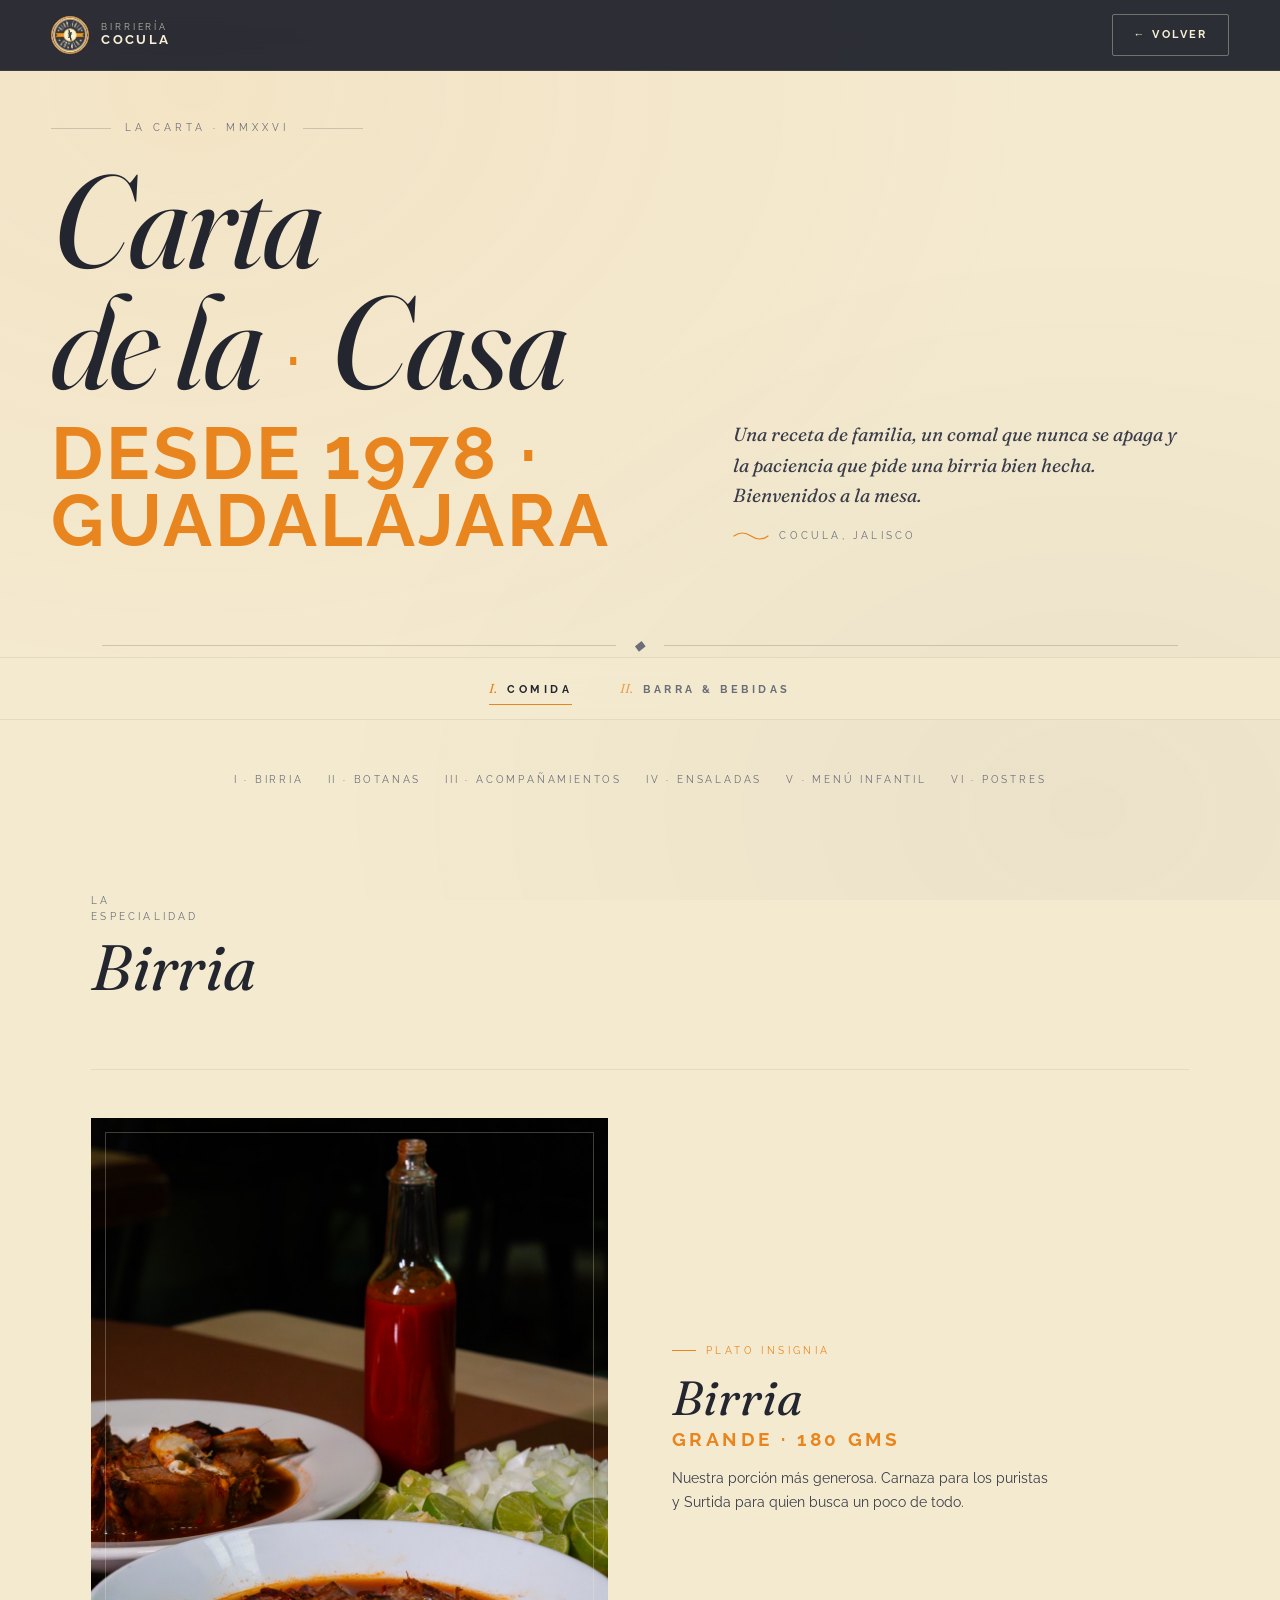
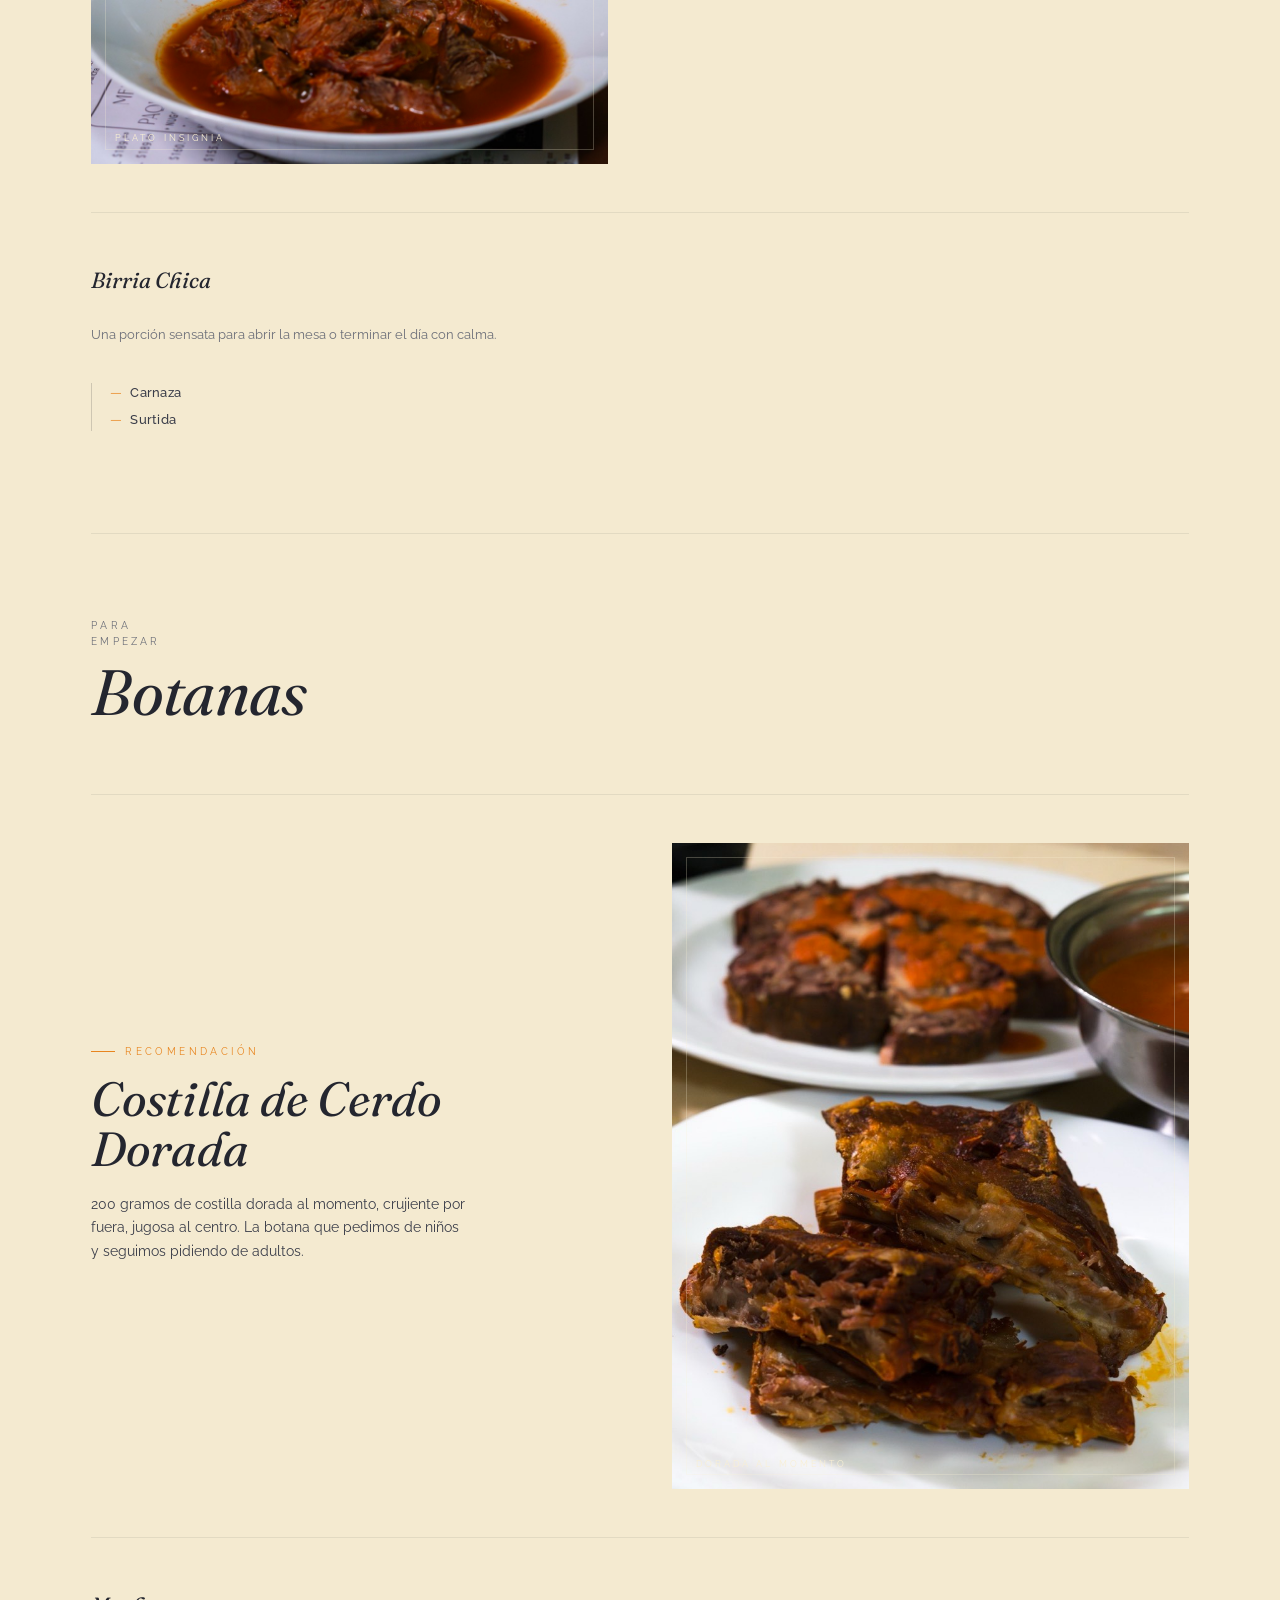
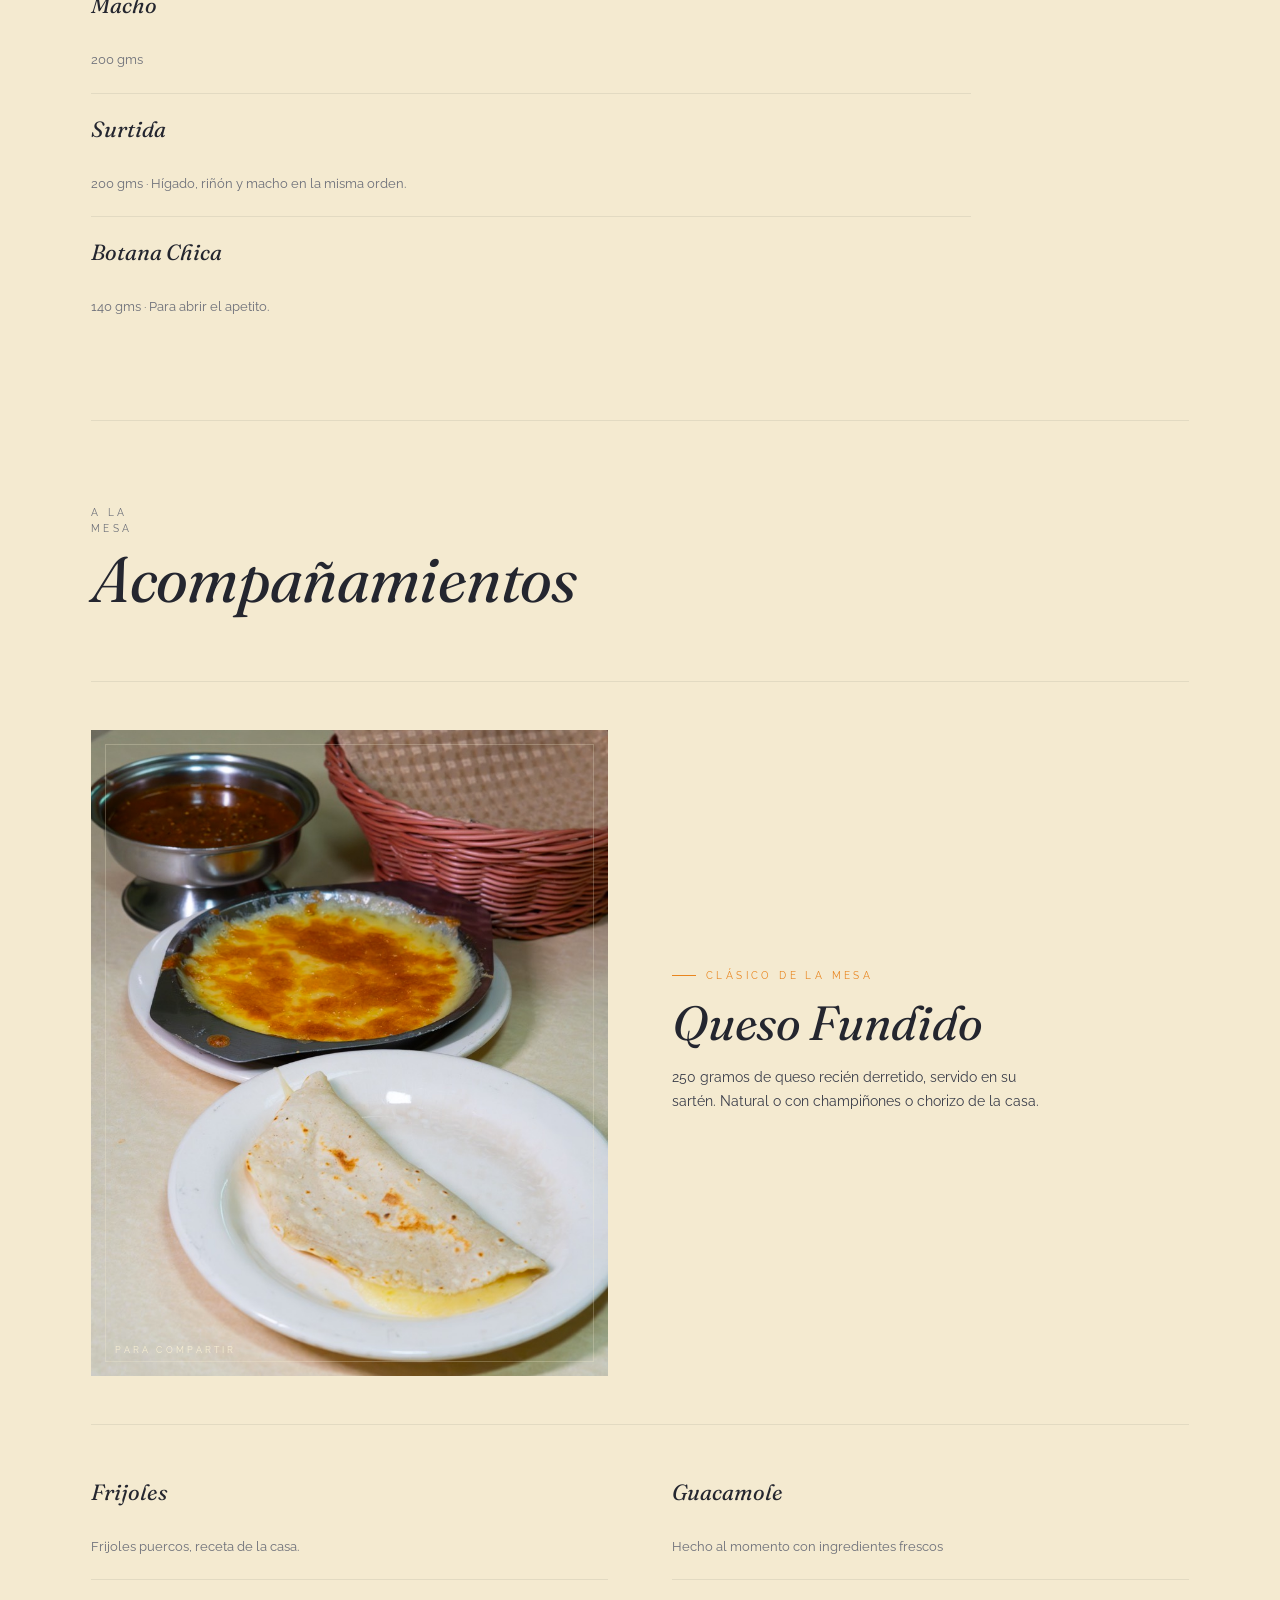
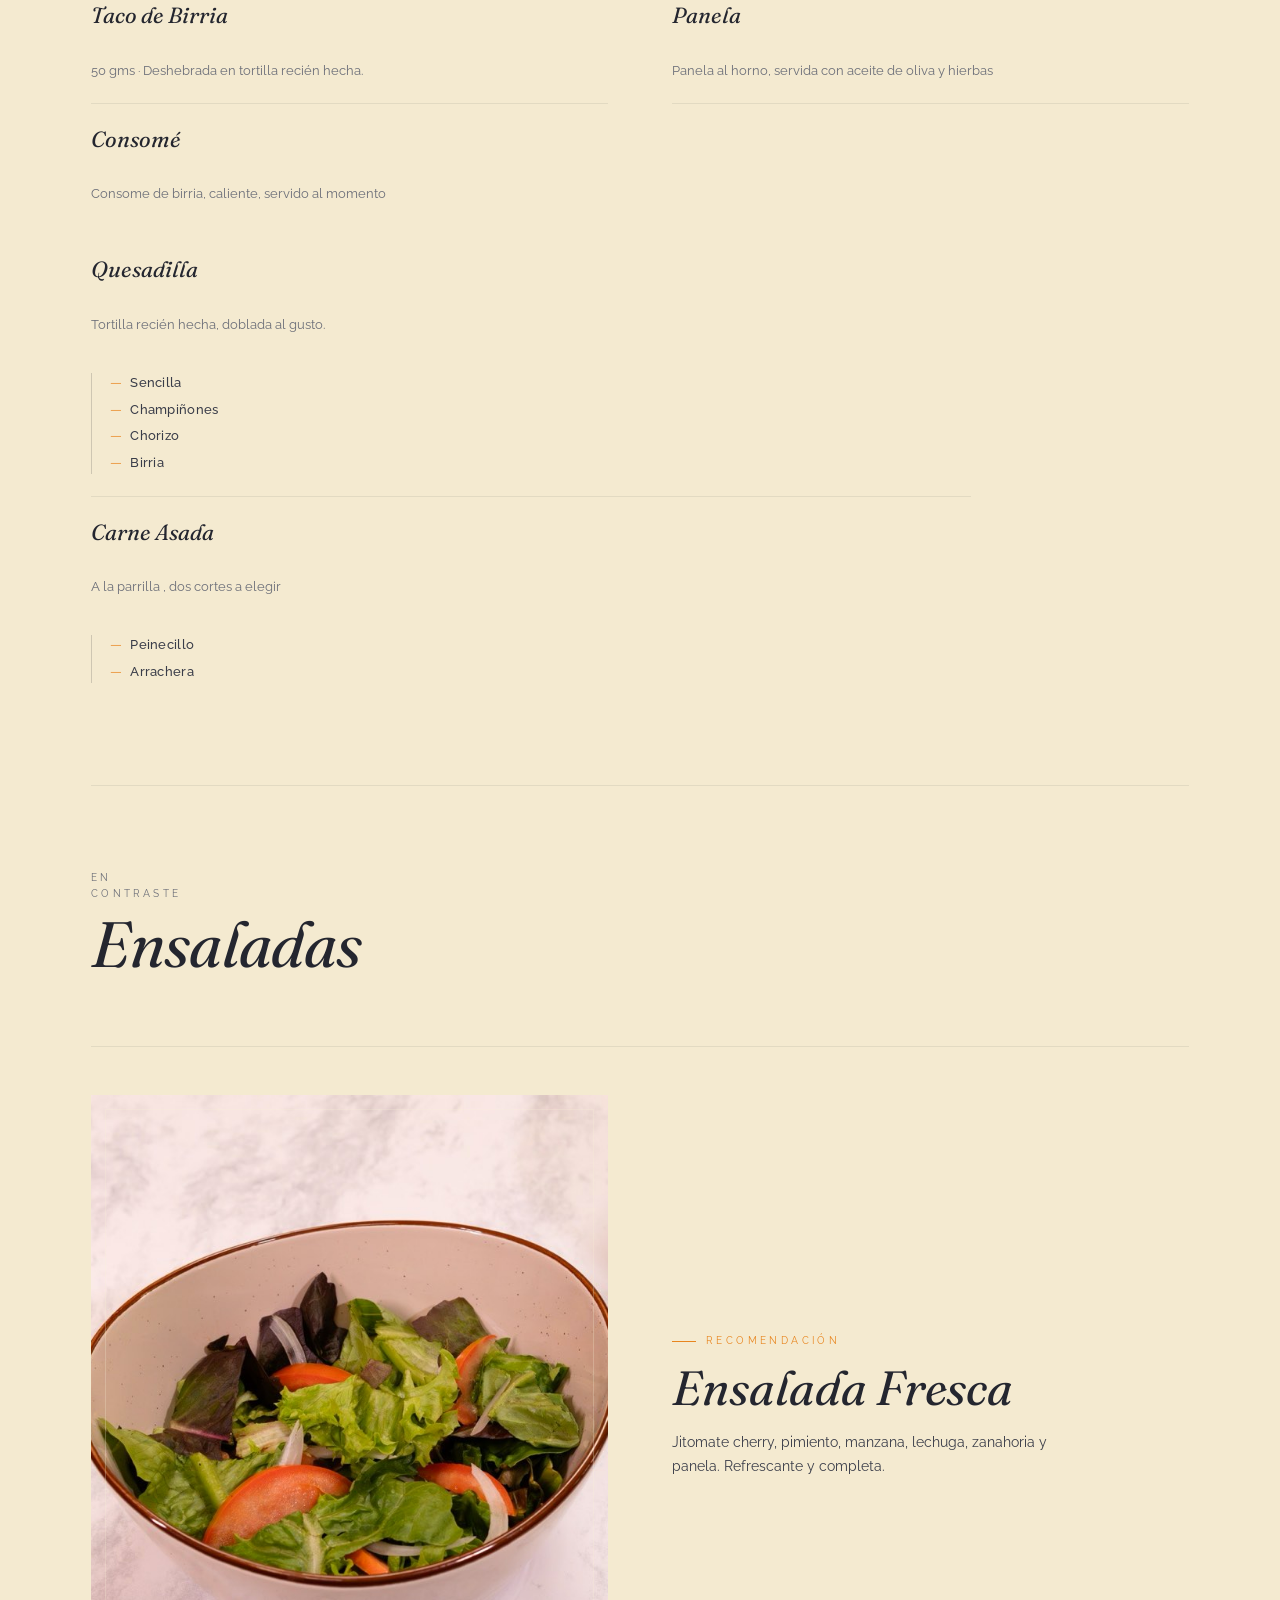
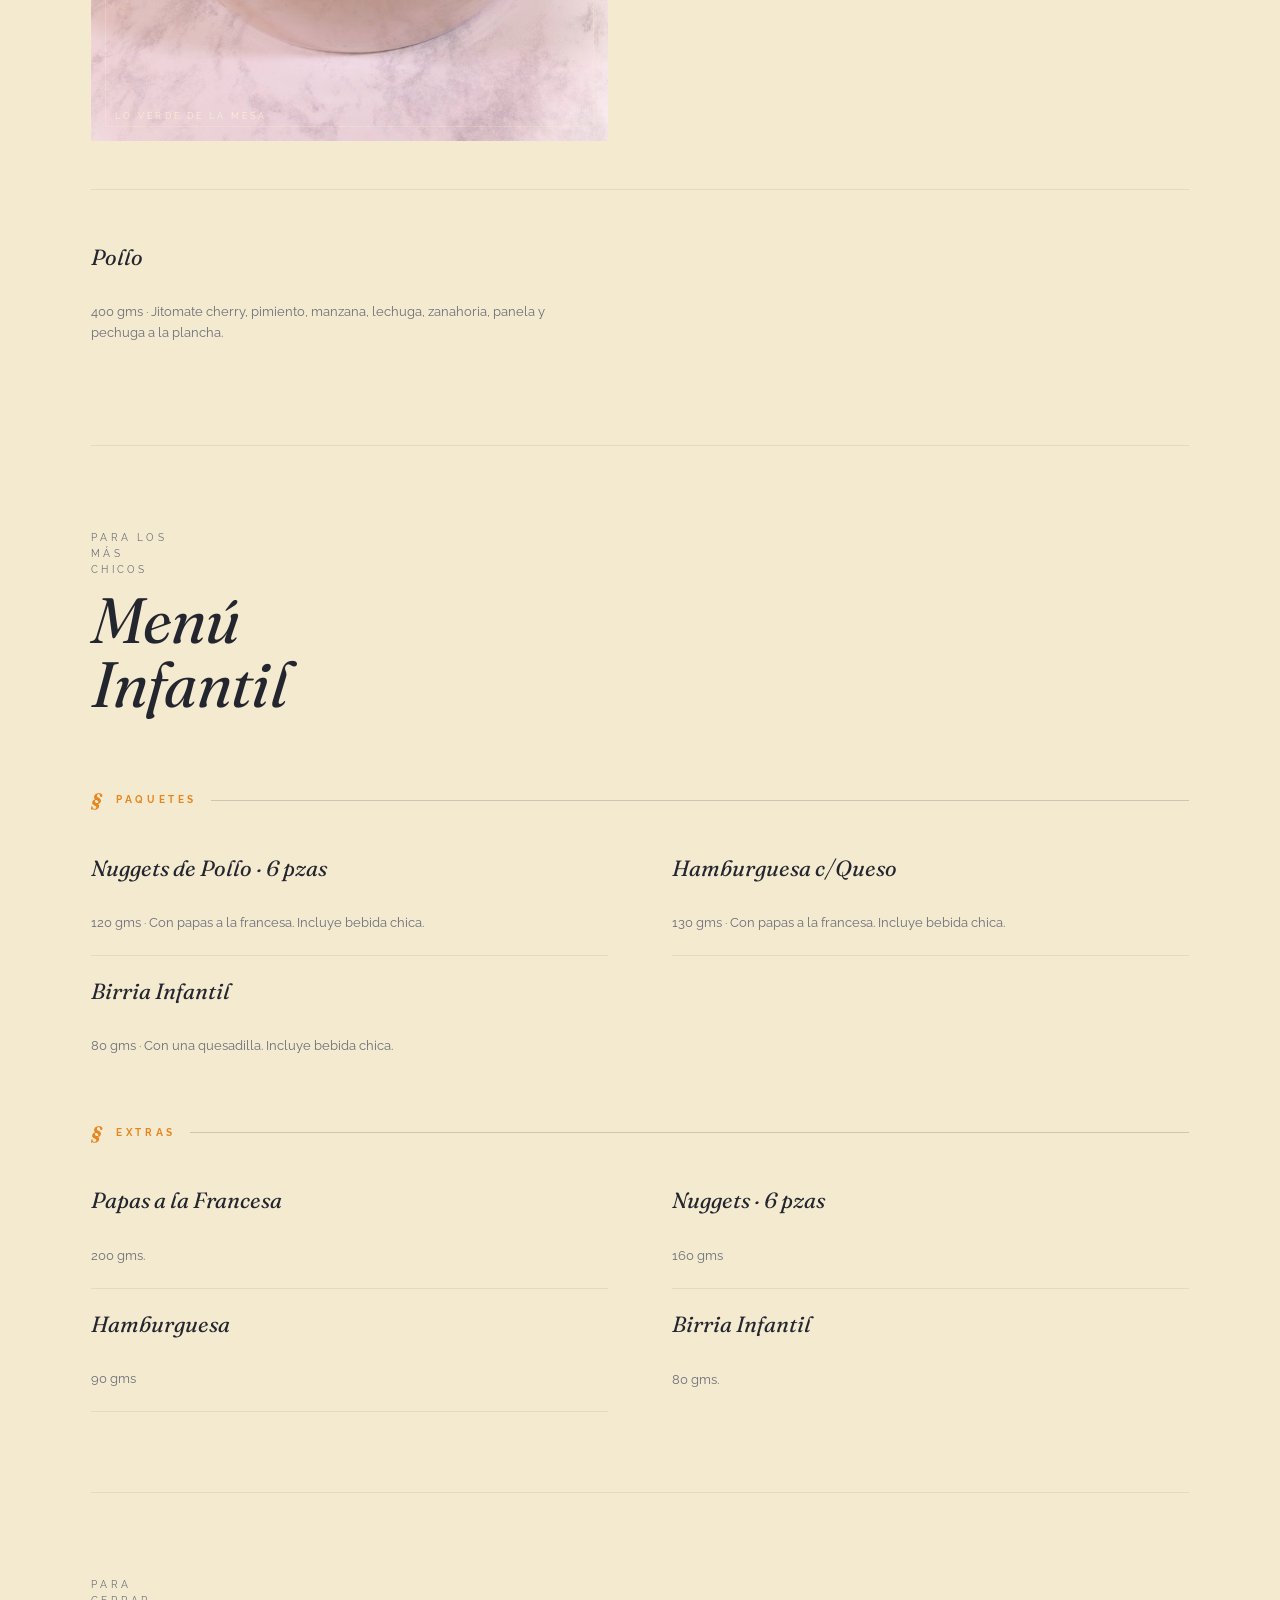
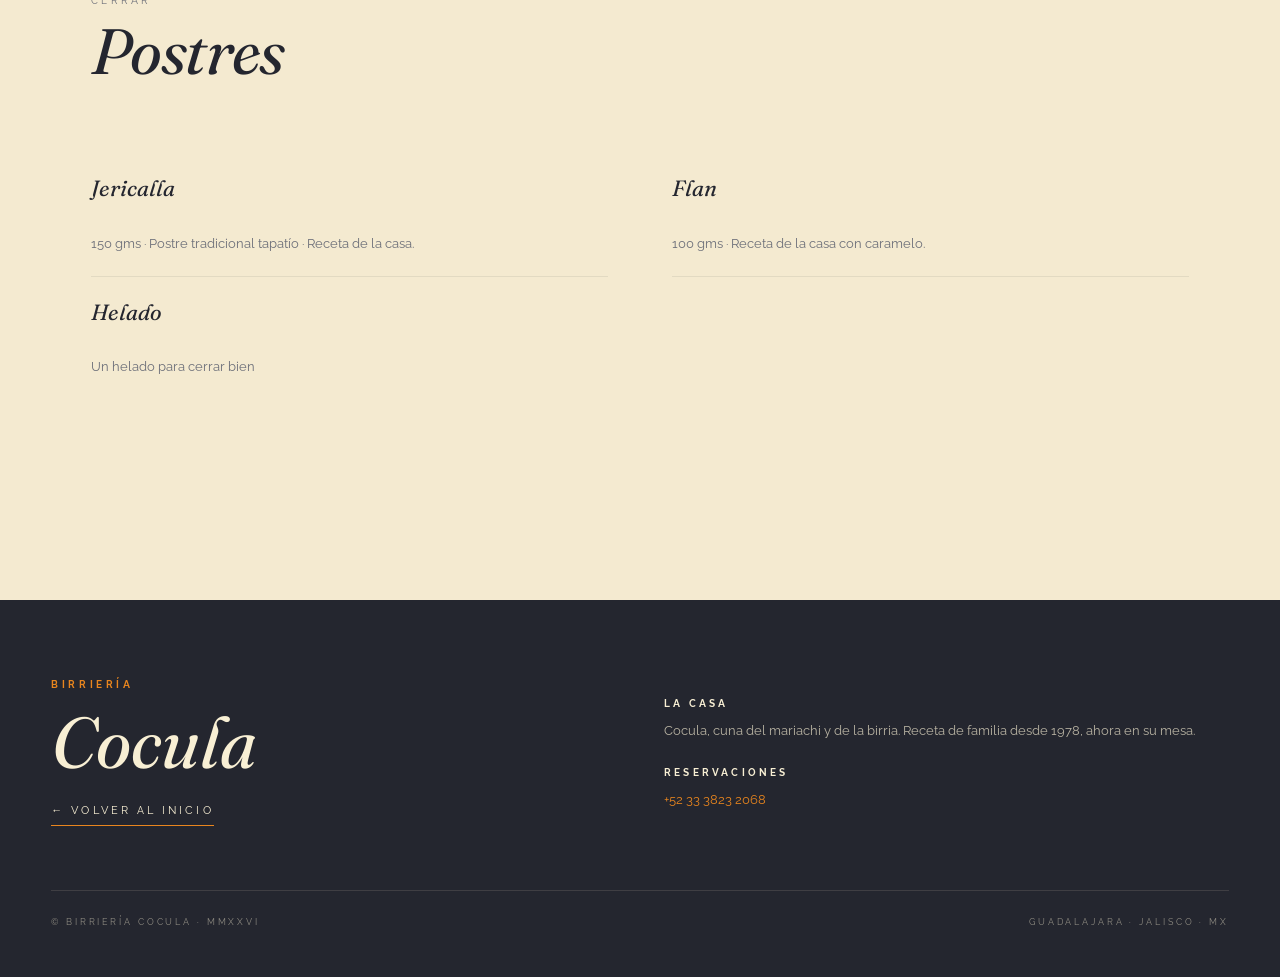
==== menu.html @ a8b609de "Mejorar layout de tequilas: imagen al lado de la lista Co-Authored-By: Claude Opus 4.7 <noreply@anth" ====
<!doctype html>
<html lang="es">
<head>
<meta charset="utf-8" />
<meta name="viewport" content="width=device-width, initial-scale=1" />
<title>La Carta · Birriería Cocula</title>
<meta name="description" content="La carta de Birriería Cocula · Birria de chivo, botanas, acompañamientos, ensaladas, postres y la barra de bebidas. Tradición tapatía desde 1978." />
<meta name="theme-color" content="#24262F" />
<link rel="icon" type="image/png" href="assets/images/brand/logo.png" />

<link rel="preconnect" href="https://fonts.googleapis.com">
<link rel="preconnect" href="https://fonts.gstatic.com" crossorigin>
<link href="https://fonts.googleapis.com/css2?family=Raleway:wght@400;500;700&family=Fraunces:ital,opsz,wght@0,9..144,400..700;1,9..144,400..700&display=swap" rel="stylesheet">

<style>
:root{
  --cream: #F2E5C2;
  --cream-deep: #E9D69E;
  --cream-soft: #F8EFD4;
  --paper: #F4EAD0;
  --paper-warm: #EFE2BE;
  --char: #24262F;
  --char-soft: #3A3D49;
  --char-mute: #6B6E78;
  --orange: #E8851E;
  --orange-deep: #C56A0E;
  --line: rgba(36,38,47,.18);
  --line-soft: rgba(36,38,47,.08);
  --maxw: 1200px;
  --maxw-narrow: 880px;
  --pad: clamp(20px, 4vw, 56px);
  --f-display: 'Raleway', 'Helvetica Neue', Arial, sans-serif;
  --f-body: 'Raleway', 'Helvetica Neue', Arial, sans-serif;
  --f-accent: 'Fraunces', Georgia, serif;
}

*,*::before,*::after{box-sizing:border-box}
html,body{margin:0;padding:0}
html{scroll-behavior:smooth; -webkit-font-smoothing:antialiased; -moz-osx-font-smoothing:grayscale}
body{
  background:var(--paper);
  color:var(--char);
  font-family:var(--f-body);
  font-weight:400;
  font-size:15px;
  line-height:1.6;
  overflow-x:hidden;
  min-height:100vh;
  position:relative;
}

/* subtle paper grain */
body::before{
  content:"";
  position:fixed; inset:0;
  background-image:
    radial-gradient(ellipse at 15% 10%, rgba(232,133,30,.06) 0%, transparent 55%),
    radial-gradient(ellipse at 85% 90%, rgba(36,38,47,.04) 0%, transparent 50%);
  pointer-events:none;
  z-index:0;
}

img{max-width:100%; display:block}
a{color:inherit; text-decoration:none}

/* ─── HEADER ───────────────────────────────────────────── */
.menu-header{
  position:fixed;
  top:0; left:0; right:0;
  z-index:50;
  display:flex;
  align-items:center;
  justify-content:space-between;
  gap:24px;
  padding:14px var(--pad);
  background:color-mix(in srgb, var(--char) 96%, transparent);
  color:var(--cream-soft);
  backdrop-filter:saturate(140%) blur(12px);
  border-bottom:1px solid rgba(248,239,212,.08);
}
.menu-header__brand{
  display:flex; align-items:center; gap:12px;
}
.menu-header__brand img{
  width:38px; height:38px;
  border-radius:50%;
  object-fit:cover;
  background:var(--cream-soft);
  border:1.5px solid var(--orange);
}
.menu-header__brand span{
  font-family:var(--f-display);
  font-weight:700;
  font-size:13px;
  letter-spacing:.18em;
  text-transform:uppercase;
  display:flex; flex-direction:column;
  line-height:1.1;
}
.menu-header__brand small{
  font-weight:400;
  font-size:9px;
  letter-spacing:.32em;
  opacity:.72;
}
.menu-header__back{
  font-family:var(--f-display);
  font-weight:700;
  font-size:11px;
  letter-spacing:.22em;
  text-transform:uppercase;
  padding:11px 20px;
  background:transparent;
  color:var(--cream-soft);
  border:1px solid rgba(248,239,212,.35);
  border-radius:2px;
  cursor:pointer;
  transition:all .25s ease;
}
.menu-header__back:hover{
  background:var(--orange);
  border-color:var(--orange);
  color:#fff;
}

/* ─── EDITORIAL HERO ───────────────────────────────────── */
.menu-hero{
  position:relative;
  margin-top:0;
  padding:120px var(--pad) 0;
  overflow:hidden;
}
.menu-hero__inner{
  max-width:var(--maxw);
  margin:0 auto;
  display:grid;
  grid-template-columns: 1.1fr .9fr;
  gap:clamp(32px, 6vw, 80px);
  align-items:end;
  padding-bottom:80px;
}
.menu-hero__meta{
  font-family:var(--f-display);
  font-size:10px;
  letter-spacing:.4em;
  text-transform:uppercase;
  color:var(--char-mute);
  margin:0 0 24px;
  display:flex;
  align-items:center;
  gap:14px;
}
.menu-hero__meta::before,
.menu-hero__meta::after{
  content:"";
  height:1px; flex:1;
  background:var(--line);
  max-width:60px;
}
.menu-hero__title{
  font-family:var(--f-accent);
  font-weight:400;
  font-style:italic;
  font-size:clamp(56px, 11vw, 132px);
  letter-spacing:-.02em;
  color:var(--char);
  margin:0;
  line-height:.92;
}
.menu-hero__title em{
  font-style:normal;
  font-family:var(--f-display);
  font-weight:700;
  text-transform:uppercase;
  font-size:.55em;
  letter-spacing:.04em;
  display:block;
  margin-top:18px;
  color:var(--orange);
}
.menu-hero__lede{
  font-family:var(--f-accent);
  font-style:italic;
  font-size:clamp(16px, 1.6vw, 19px);
  line-height:1.6;
  color:var(--char-soft);
  max-width:38ch;
  margin:0 0 18px;
}
.menu-hero__signature{
  font-family:var(--f-display);
  font-size:10px;
  letter-spacing:.32em;
  text-transform:uppercase;
  color:var(--char-mute);
  display:flex;
  align-items:center;
  gap:10px;
}
.menu-hero__signature svg{ flex-shrink:0 }

/* ornamental divider */
.divider{
  display:flex;
  align-items:center;
  justify-content:center;
  gap:18px;
  max-width:var(--maxw);
  margin:0 auto;
  padding:0 var(--pad);
}
.divider::before,
.divider::after{
  content:"";
  height:1px; flex:1;
  background:var(--line);
}
.divider span{
  font-family:var(--f-accent);
  font-style:italic;
  font-size:14px;
  color:var(--char-mute);
  letter-spacing:.12em;
}

/* ─── TAB NAV (sticky) ─────────────────────────────────── */
.menu-tabs-wrap{
  position:sticky;
  top:68px;
  z-index:40;
  background:color-mix(in srgb, var(--paper) 92%, transparent);
  backdrop-filter:blur(10px);
  border-top:1px solid var(--line-soft);
  border-bottom:1px solid var(--line-soft);
  padding:14px var(--pad);
  margin-bottom:48px;
}
.menu-tabs{
  max-width:var(--maxw);
  margin:0 auto;
  display:flex;
  align-items:center;
  justify-content:center;
  gap:48px;
  flex-wrap:wrap;
}
.menu-tabs button{
  font-family:var(--f-display);
  font-weight:700;
  font-size:11px;
  letter-spacing:.32em;
  text-transform:uppercase;
  padding:8px 0;
  background:transparent;
  color:var(--char-mute);
  border:none;
  border-bottom:1.5px solid transparent;
  cursor:pointer;
  transition:all .25s ease;
  display:flex;
  align-items:baseline;
  gap:10px;
}
.menu-tabs button .tab-num{
  font-family:var(--f-accent);
  font-style:italic;
  font-size:13px;
  font-weight:400;
  letter-spacing:0;
  color:var(--orange);
  opacity:.7;
}
.menu-tabs button:hover{ color:var(--char) }
.menu-tabs button.is-active{
  color:var(--char);
  border-bottom-color:var(--orange);
}
.menu-tabs button.is-active .tab-num{ opacity:1 }

/* table of contents */
.toc{
  max-width:var(--maxw);
  margin:0 auto 64px;
  padding:0 var(--pad);
  display:flex;
  flex-wrap:wrap;
  justify-content:center;
  gap:8px 24px;
}
.toc a{
  font-family:var(--f-display);
  font-size:10px;
  letter-spacing:.28em;
  text-transform:uppercase;
  color:var(--char-mute);
  padding:4px 0;
  border-bottom:1px solid transparent;
  transition:all .2s ease;
}
.toc a:hover{
  color:var(--orange);
  border-bottom-color:var(--orange);
}

/* ─── MAIN ─────────────────────────────────────────────── */
.menu-container{
  max-width:var(--maxw);
  margin:0 auto;
  padding:0 var(--pad) 120px;
  position:relative;
  z-index:10;
}

.menu-section{ display:none }
.menu-section.is-active{
  display:block;
  animation:fadeUp .5s ease;
}
@keyframes fadeUp{
  from{opacity:0; transform:translateY(16px)}
  to{opacity:1; transform:translateY(0)}
}

/* ─── CHAPTER (category) ───────────────────────────────── */
.chapter{
  padding:80px 0;
  border-top:1px solid var(--line-soft);
  position:relative;
}
.chapter:first-of-type{ border-top:none; padding-top:32px }

.chapter__head{
  display:grid;
  grid-template-columns: 80px 1fr;
  gap:24px;
  align-items:start;
  margin-bottom:56px;
  max-width:var(--maxw-narrow);
}
.chapter__roman{
  font-family:var(--f-accent);
  font-style:italic;
  font-weight:400;
  font-size:42px;
  color:var(--orange);
  line-height:1;
  border-right:1px solid var(--line);
  padding-right:24px;
  text-align:center;
}
.chapter__roman small{
  display:block;
  font-family:var(--f-display);
  font-style:normal;
  font-size:9px;
  letter-spacing:.32em;
  text-transform:uppercase;
  color:var(--char-mute);
  margin-top:8px;
  font-weight:400;
}
.chapter__titles{ padding-top:4px }
.chapter__eyebrow{
  font-family:var(--f-display);
  font-size:10px;
  letter-spacing:.32em;
  text-transform:uppercase;
  color:var(--char-mute);
  margin:0 0 10px;
}
.chapter__title{
  font-family:var(--f-accent);
  font-style:italic;
  font-weight:400;
  font-size:clamp(38px, 6vw, 64px);
  line-height:1;
  letter-spacing:-.01em;
  color:var(--char);
  margin:0 0 14px;
}
.chapter__note{
  font-family:var(--f-body);
  font-size:14px;
  color:var(--char-mute);
  margin:0;
  max-width:48ch;
  line-height:1.55;
}
.chapter__note em{
  font-family:var(--f-accent);
  font-style:italic;
  color:var(--orange);
  font-weight:500;
}

/* ─── ITEM LIST (clean) ────────────────────────────────── */
.items{
  display:grid;
  gap:0;
  max-width:var(--maxw-narrow);
}
.items--two{
  max-width:none;
  grid-template-columns:1fr 1fr;
  gap:0 64px;
}

/* ─── CHAPTER + IMAGE (compact for drinks) ─────────────── */
.chapter--with-img{
  display:grid;
  grid-template-columns: 280px 1fr;
  gap:clamp(28px, 4vw, 56px);
  align-items:start;
}
.chapter--with-img--reverse{
  grid-template-columns: 1fr 280px;
}
.chapter--with-img--reverse .chapter__img{ order:2 }
.chapter__img{
  position:relative;
  aspect-ratio: 4/5;
  overflow:hidden;
  border-radius:2px;
  background:rgba(36,38,47,.04);
}
.chapter__img::after{
  content:""; position:absolute; inset:0;
  border:1px solid rgba(36,38,47,.08);
  pointer-events:none;
}
.chapter__img img{
  width:100%; height:100%; object-fit:cover;
  transition:transform 1.2s cubic-bezier(.2,.7,.2,1);
}
.chapter__img:hover img{ transform:scale(1.04) }
.chapter__items{
  align-self:center;
}
@media (max-width:680px){
  .chapter--with-img,
  .chapter--with-img--reverse{
    grid-template-columns:1fr;
    gap:24px;
  }
  .chapter--with-img--reverse .chapter__img{ order:0 }
  .chapter__img{ aspect-ratio: 5/3; max-height:280px }
}

.item{
  display:grid;
  grid-template-columns:1fr auto;
  gap:24px;
  align-items:baseline;
  padding:22px 0;
  border-bottom:1px solid var(--line-soft);
}
.item:last-child{ border-bottom:none }

.item__head{
  display:flex;
  align-items:baseline;
  gap:14px;
  flex-wrap:wrap;
}
.item__name{
  font-family:var(--f-accent);
  font-style:italic;
  font-weight:400;
  font-size:22px;
  color:var(--char);
  margin:0;
  line-height:1.2;
}
.item__dots{
  flex:1;
  height:1px;
  border-bottom:1px dotted var(--line);
  align-self:flex-end;
  margin-bottom:6px;
  min-width:24px;
}
.item__price{
  font-family:var(--f-display);
  font-weight:700;
  font-size:13px;
  letter-spacing:.06em;
  color:var(--char);
  white-space:nowrap;
}
.item__desc{
  grid-column:1 / -1;
  font-family:var(--f-body);
  font-size:13px;
  color:var(--char-mute);
  margin:8px 0 0;
  line-height:1.55;
  max-width:60ch;
}

/* sub-options for items with variants */
.item__variants{
  grid-column:1 / -1;
  margin-top:14px;
  display:grid;
  gap:6px;
  padding-left:18px;
  border-left:1px solid var(--line);
}
.variant{
  display:flex;
  align-items:baseline;
  gap:12px;
}
.variant__name{
  font-family:var(--f-body);
  font-size:13px;
  font-weight:500;
  color:var(--char-soft);
  letter-spacing:.02em;
}
.variant__name::before{
  content:"—";
  color:var(--orange);
  margin-right:8px;
  opacity:.7;
}
.variant__dots{
  flex:1;
  border-bottom:1px dotted var(--line-soft);
  height:1px;
  align-self:flex-end;
  margin-bottom:5px;
}
.variant__price{
  font-family:var(--f-display);
  font-weight:700;
  font-size:12px;
  letter-spacing:.06em;
  color:var(--char-soft);
  white-space:nowrap;
}

/* ─── SIGNATURE FEATURE (image + item) ─────────────────── */
.feature{
  display:grid;
  grid-template-columns:1fr 1fr;
  gap:clamp(28px, 5vw, 64px);
  align-items:center;
  padding:48px 0;
  margin:8px 0 32px;
  border-top:1px solid var(--line-soft);
  border-bottom:1px solid var(--line-soft);
}
.feature--reverse .feature__media{ order:2 }
.feature__media{
  position:relative;
  aspect-ratio: 4/5;
  overflow:hidden;
  background:var(--char);
}
.feature__media img{
  width:100%; height:100%;
  object-fit:cover;
  filter:saturate(1.05);
  transition:transform .8s ease;
}
.feature:hover .feature__media img{ transform:scale(1.04) }
.feature__media::after{
  content:"";
  position:absolute; inset:14px;
  border:1px solid rgba(248,239,212,.25);
  pointer-events:none;
}
.feature__caption{
  position:absolute;
  left:24px; bottom:18px;
  font-family:var(--f-display);
  font-size:9px;
  letter-spacing:.34em;
  text-transform:uppercase;
  color:var(--cream-soft);
  z-index:2;
}
.feature__body{}
.feature__tag{
  font-family:var(--f-display);
  font-size:10px;
  letter-spacing:.34em;
  text-transform:uppercase;
  color:var(--orange);
  margin:0 0 14px;
  display:flex; align-items:center; gap:10px;
}
.feature__tag::before{
  content:"";
  width:24px; height:1px; background:var(--orange);
}
.feature__title{
  font-family:var(--f-accent);
  font-style:italic;
  font-weight:400;
  font-size:clamp(32px, 4.5vw, 48px);
  line-height:1.05;
  margin:0 0 18px;
  color:var(--char);
}
.feature__text{
  font-family:var(--f-body);
  font-size:14px;
  color:var(--char-soft);
  line-height:1.7;
  margin:0 0 24px;
  max-width:42ch;
}
.feature__pricing{
  display:grid;
  gap:10px;
  padding:18px 0 0;
  border-top:1px solid var(--line);
  max-width:380px;
}
.feature__price-row{
  display:flex;
  align-items:baseline;
  gap:14px;
  font-family:var(--f-body);
  font-size:14px;
}
.feature__price-row .lbl{
  font-family:var(--f-accent);
  font-style:italic;
  color:var(--char-soft);
}
.feature__price-row .dots{
  flex:1; height:1px;
  border-bottom:1px dotted var(--line);
  align-self:flex-end; margin-bottom:5px;
}
.feature__price-row .pr{
  font-family:var(--f-display);
  font-weight:700;
  font-size:13px;
  letter-spacing:.06em;
}

/* ─── SUB-CATEGORY (e.g., Paquetes / Extras) ───────────── */
.sub-cat{
  margin-top:40px;
}
.sub-cat__title{
  font-family:var(--f-display);
  font-size:10px;
  font-weight:700;
  letter-spacing:.36em;
  text-transform:uppercase;
  color:var(--orange);
  margin:0 0 18px;
  display:flex; align-items:center; gap:14px;
}
.sub-cat__title::before{
  content:"§";
  font-family:var(--f-accent);
  font-style:italic;
  font-size:18px;
  letter-spacing:0;
}
.sub-cat__title::after{
  content:"";
  flex:1; height:1px;
  background:var(--line);
}

/* drinks: tighter, two-column lists */
.section--drinks .chapter__roman{ color:var(--char-soft) }

/* ─── BAR INTRO DIVIDER ────────────────────────────────── */
.bar-intro{
  margin:88px auto 24px;
  padding:64px var(--pad);
  text-align:center;
  position:relative;
  border-top:1px solid var(--line);
  border-bottom:1px solid var(--line);
  background:
    radial-gradient(ellipse at center, rgba(232,133,30,.06) 0%, transparent 70%);
}
.bar-intro__eyebrow{
  font-family:var(--f-display);
  font-size:10px;
  font-weight:700;
  letter-spacing:.42em;
  text-transform:uppercase;
  color:var(--orange);
  margin:0 0 18px;
  display:flex;
  align-items:center;
  justify-content:center;
  gap:14px;
}
.bar-intro__eyebrow::before,
.bar-intro__eyebrow::after{
  content:"";
  width:42px; height:1px;
  background:var(--orange);
  opacity:.6;
}
.bar-intro__title{
  font-family:var(--f-accent);
  font-style:italic;
  font-weight:400;
  font-size:clamp(56px, 9vw, 96px);
  line-height:1;
  letter-spacing:-.02em;
  color:var(--char);
  margin:0 0 20px;
}
.bar-intro__lede{
  font-family:var(--f-accent);
  font-style:italic;
  font-size:clamp(15px, 1.5vw, 17px);
  line-height:1.6;
  color:var(--char-soft);
  max-width:46ch;
  margin:0 auto;
}
.bar-intro__ornament{
  font-family:var(--f-accent);
  font-style:italic;
  font-size:22px;
  color:var(--orange);
  margin:22px 0 0;
  letter-spacing:.6em;
  opacity:.7;
}

/* ─── FOOTER ───────────────────────────────────────────── */
.menu-footer{
  background:var(--char);
  color:var(--cream-soft);
  padding:80px var(--pad) 48px;
  position:relative;
  overflow:hidden;
}
.menu-footer__inner{
  max-width:var(--maxw);
  margin:0 auto;
  display:grid;
  grid-template-columns:1fr 1fr;
  gap:48px;
  align-items:center;
}
.menu-footer__mark{
  font-family:var(--f-accent);
  font-style:italic;
  font-size:clamp(40px, 6vw, 72px);
  line-height:1;
  margin:0;
}
.menu-footer__mark small{
  display:block;
  font-family:var(--f-display);
  font-style:normal;
  font-size:10px;
  letter-spacing:.36em;
  text-transform:uppercase;
  color:var(--orange);
  margin-bottom:16px;
  font-weight:700;
}
.menu-footer__meta{
  font-family:var(--f-body);
  font-size:13px;
  color:rgba(248,239,212,.7);
  line-height:1.7;
}
.menu-footer__meta strong{
  display:block;
  font-family:var(--f-display);
  font-size:10px;
  letter-spacing:.32em;
  text-transform:uppercase;
  color:var(--cream-soft);
  margin-bottom:8px;
  font-weight:700;
}
.menu-footer__back{
  display:inline-flex;
  align-items:center;
  gap:10px;
  margin-top:24px;
  font-family:var(--f-display);
  font-size:11px;
  letter-spacing:.28em;
  text-transform:uppercase;
  color:var(--cream-soft);
  padding-bottom:6px;
  border-bottom:1px solid var(--orange);
  transition:gap .25s ease;
}
.menu-footer__back:hover{ gap:16px }
.menu-footer__rule{
  max-width:var(--maxw);
  margin:64px auto 0;
  height:1px;
  background:rgba(248,239,212,.12);
}
.menu-footer__bottom{
  max-width:var(--maxw);
  margin:24px auto 0;
  display:flex;
  justify-content:space-between;
  font-family:var(--f-display);
  font-size:9px;
  letter-spacing:.32em;
  text-transform:uppercase;
  color:rgba(248,239,212,.5);
  flex-wrap:wrap;
  gap:12px;
}

/* ─── RESPONSIVE ───────────────────────────────────────── */
@media (max-width:880px){
  .menu-hero__inner{
    grid-template-columns:1fr;
    padding-bottom:60px;
    gap:32px;
  }
  .feature{
    grid-template-columns:1fr;
    gap:28px;
  }
  .feature--reverse .feature__media{ order:0 }
  .feature__media{ aspect-ratio: 5/4 }
  .items--two{ grid-template-columns:1fr; gap:0 }
  .menu-footer__inner{ grid-template-columns:1fr; gap:32px }
  .menu-footer__bottom{ justify-content:flex-start }
}
@media (max-width:640px){
  .menu-header{ padding:12px var(--pad) }
  .menu-hero{ padding-top:96px }
  .menu-tabs-wrap{ top:62px; padding:12px var(--pad) }
  .menu-tabs{ gap:24px }
  .menu-tabs button{ font-size:10px; letter-spacing:.24em }
  .toc{ display:none }
  .chapter{ padding:56px 0 }
  .chapter__head{
    grid-template-columns:60px 1fr;
    gap:18px;
    margin-bottom:36px;
  }
  .chapter__roman{ font-size:32px; padding-right:14px }
  .item{ padding:18px 0 }
  .item__name{ font-size:19px }
  .feature__media{ aspect-ratio: 1/1 }
}
</style>
</head>
<body>

<!-- ─── HEADER ───────────────────────────────────────────── -->
<header class="menu-header">
  <a href="index.html" class="menu-header__brand" aria-label="Volver al inicio">
    <img src="assets/images/brand/logo.png" alt="" />
    <span>
      <small>Birriería</small>
      Cocula
    </span>
  </a>
  <a href="index.html" class="menu-header__back">← Volver</a>
</header>

<!-- ─── EDITORIAL HERO ──────────────────────────────────── -->
<section class="menu-hero">
  <div class="menu-hero__inner">
    <div>
      <p class="menu-hero__meta"><span>La Carta · MMXXVI</span></p>
      <h1 class="menu-hero__title">
        Carta<br/>
        de la <span style="font-style:normal; font-family:var(--f-display); font-weight:700; text-transform:uppercase; font-size:.42em; letter-spacing:.05em; color:var(--orange); display:inline-block; vertical-align:middle; padding:0 8px;">·</span> Casa
        <em>desde 1978 · Guadalajara</em>
      </h1>
    </div>
    <div>
      <p class="menu-hero__lede">Una receta de familia, un comal que nunca se apaga y la paciencia que pide una birria bien hecha. Bienvenidos a la mesa.</p>
      <p class="menu-hero__signature">
        <svg width="36" height="14" viewBox="0 0 36 14" fill="none" aria-hidden="true">
          <path d="M1 7 Q 9 1 18 7 T 35 7" stroke="#E8851E" stroke-width="1.2" fill="none" stroke-linecap="round"/>
        </svg>
        Cocula, Jalisco
      </p>
    </div>
  </div>
  <div class="divider"><span>◆</span></div>
</section>

<!-- ─── STICKY TAB NAV ──────────────────────────────────── -->
<div class="menu-tabs-wrap">
  <nav class="menu-tabs" aria-label="Categorías del menú">
    <button class="is-active" data-tab="comida"><span class="tab-num">i.</span> Comida</button>
    <button data-tab="bebidas"><span class="tab-num">ii.</span> Barra &amp; Bebidas</button>
  </nav>
</div>

<main class="menu-container">

  <!-- ════════════════════════════════════════════════════════ -->
  <!-- COMIDA -->
  <!-- ════════════════════════════════════════════════════════ -->
  <section class="menu-section is-active" data-panel="comida">

    <!-- TOC -->
    <nav class="toc" aria-label="Tabla de contenidos">
      <a href="#cap-birria">I · Birria</a>
      <a href="#cap-botanas">II · Botanas</a>
      <a href="#cap-acomp">III · Acompañamientos</a>
      <a href="#cap-ensaladas">IV · Ensaladas</a>
      <a href="#cap-infantil">V · Menú Infantil</a>
      <a href="#cap-postres">VI · Postres</a>
    </nav>

    <!-- ─── CAP I · BIRRIA ─────────────────────────────── -->
    <article id="cap-birria" class="chapter">
      <header class="chapter__head">
        <div class="chapter__titles">
          <p class="chapter__eyebrow">La especialidad</p>
          <h2 class="chapter__title">Birria</h2>
        </div>
      </header>

      <!-- Signature feature: Birria Grande -->
      <div class="feature">
        <div class="feature__media">
          <img src="assets/images/menu/birria-grande.jpg" alt="Birria grande de la casa" loading="lazy" />
          <span class="feature__caption">Plato insignia</span>
        </div>
        <div class="feature__body">
          <p class="feature__tag">Plato insignia</p>
          <h3 class="feature__title">Birria <em style="font-style:normal; font-family:var(--f-display); font-weight:700; text-transform:uppercase; font-size:.4em; letter-spacing:.18em; color:var(--orange); display:block; margin-top:6px;">Grande · 180 gms</em></h3>
          <p class="feature__text">Nuestra porción más generosa. Carnaza para los puristas y Surtida para quien busca un poco de todo.</p>
        </div>
      </div>

      <!-- Birria chica (lista) -->
      <div class="items">
        <div class="item">
          <div class="item__head">
            <h4 class="item__name">Birria Chica</h4>
            
            
          </div>
          <p class="item__desc">Una porción sensata para abrir la mesa o terminar el día con calma.</p>
          <div class="item__variants">
            <div class="variant">
              <span class="variant__name">Carnaza</span>
              
              
            </div>
            <div class="variant">
              <span class="variant__name">Surtida</span>
              
              
            </div>
          </div>
        </div>
      </div>
    </article>

    <!-- ─── CAP II · BOTANAS ───────────────────────────── -->
    <article id="cap-botanas" class="chapter">
      <header class="chapter__head">
        <div class="chapter__titles">
          <p class="chapter__eyebrow">Para empezar</p>
          <h2 class="chapter__title">Botanas</h2>
        </div>
      </header>

      <!-- Feature: Costilla -->
      <div class="feature feature--reverse">
        <div class="feature__media">
          <img src="assets/images/menu/costilla-cerdo.jpg" alt="Costilla de cerdo dorada" loading="lazy" />
          <span class="feature__caption">Dorada al momento</span>
        </div>
        <div class="feature__body">
          <p class="feature__tag">Recomendación</p>
          <h3 class="feature__title">Costilla de Cerdo <em style="font-style:italic;">Dorada</em></h3>
          <p class="feature__text">200 gramos de costilla dorada al momento, crujiente por fuera, jugosa al centro. La botana que pedimos de niños y seguimos pidiendo de adultos.</p>
        </div>
      </div>

      <div class="items">
        <div class="item">
          <div class="item__head">
            <h4 class="item__name">Macho</h4>
            
            
          </div>
          <p class="item__desc">200 gms</p>
        </div>
        <div class="item">
          <div class="item__head">
            <h4 class="item__name">Surtida</h4>
            
            
          </div>
          <p class="item__desc">200 gms · Hígado, riñón y macho en la misma orden.</p>
        </div>
        <div class="item">
          <div class="item__head">
            <h4 class="item__name">Botana Chica</h4>
            
            
          </div>
          <p class="item__desc">140 gms · Para abrir el apetito.</p>
        </div>
      </div>
    </article>

    <!-- ─── CAP III · ACOMPAÑAMIENTOS ──────────────────── -->
    <article id="cap-acomp" class="chapter">
      <header class="chapter__head">
        <div class="chapter__titles">
          <p class="chapter__eyebrow">A la mesa</p>
          <h2 class="chapter__title">Acompañamientos</h2>
        </div>
      </header>

      <!-- Feature: Queso fundido -->
      <div class="feature">
        <div class="feature__media">
          <img src="assets/images/menu/queso-quesadilla-natural.jpg" alt="Queso y quesadilla natural" loading="lazy" />
          <span class="feature__caption">Para compartir</span>
        </div>
        <div class="feature__body">
          <p class="feature__tag">Clásico de la mesa</p>
          <h3 class="feature__title">Queso <em style="font-style:italic;">Fundido</em></h3>
          <p class="feature__text">250 gramos de queso recién derretido, servido en su sartén. Natural o con champiñones o chorizo de la casa.</p>
        </div>
      </div>

      <div class="items items--two">
        <div class="item">
          <div class="item__head">
            <h4 class="item__name">Frijoles</h4>
            
            
          </div>
          <p class="item__desc">Frijoles puercos, receta de la casa.</p>
        </div>
        <div class="item">
          <div class="item__head">
            <h4 class="item__name">Guacamole</h4>
            
            
          </div>
          <p class="item__desc">Hecho al momento con ingredientes frescos</p>
        </div>
        <div class="item">
          <div class="item__head">
            <h4 class="item__name">Taco de Birria</h4>
            
            
          </div>
          <p class="item__desc">50 gms · Deshebrada en tortilla recién hecha.</p>
        </div>
        <div class="item">
          <div class="item__head">
            <h4 class="item__name">Panela</h4>
            
            
          </div>
          <p class="item__desc">Panela al horno, servida con aceite de oliva y hierbas</p>
        </div>
        <div class="item">
          <div class="item__head">
            <h4 class="item__name">Consomé</h4>
            
            
          </div>
          <p class="item__desc">Consome de birria, caliente, servido al momento</p>
        </div>
      </div>

      <!-- Quesadilla con variantes -->
      <div class="items" style="margin-top:8px">
        <div class="item">
          <div class="item__head">
            <h4 class="item__name">Quesadilla</h4>
            
            
          </div>
          <p class="item__desc">Tortilla recién hecha, doblada al gusto.</p>
          <div class="item__variants">
            <div class="variant"><span class="variant__name">Sencilla</span></div>
            <div class="variant"><span class="variant__name">Champiñones</span></div>
            <div class="variant"><span class="variant__name">Chorizo</span></div>
            <div class="variant"><span class="variant__name">Birria</span></div>
          </div>
        </div>

        <div class="item">
          <div class="item__head">
            <h4 class="item__name">Carne Asada</h4>
            
            
          </div>
          <p class="item__desc">A la parrilla , dos cortes a elegir</p>
          <div class="item__variants">
            <div class="variant"><span class="variant__name">Peinecillo</span></div>
            <div class="variant"><span class="variant__name">Arrachera</span></div>
          </div>
        </div>
      </div>
    </article>

    <!-- ─── CAP IV · ENSALADAS ─────────────────────────── -->
    <article id="cap-ensaladas" class="chapter">
      <header class="chapter__head">
        <div class="chapter__titles">
          <p class="chapter__eyebrow">En contraste</p>
          <h2 class="chapter__title">Ensaladas</h2>
        </div>
      </header>

      <!-- Feature: Ensalada Fresca -->
      <div class="feature">
        <div class="feature__media">
          <img src="assets/images/menu/ensalada-fresca.jpg" alt="Ensalada Fresca" loading="lazy" />
          <span class="feature__caption">Lo verde de la mesa</span>
        </div>
        <div class="feature__body">
          <p class="feature__tag">Recomendación</p>
          <h3 class="feature__title">Ensalada <em style="font-style:italic;">Fresca</em></h3>
          <p class="feature__text">Jitomate cherry, pimiento, manzana, lechuga, zanahoria y panela. Refrescante y completa.</p>
        </div>
      </div>

      <div class="items">
<div class="item">
          <div class="item__head">
            <h4 class="item__name">Pollo</h4>
            
            
          </div>
          <p class="item__desc">400 gms · Jitomate cherry, pimiento, manzana, lechuga, zanahoria, panela y pechuga a la plancha.</p>
        </div>
      </div>
    </article>

    <!-- ─── CAP V · INFANTIL ───────────────────────────── -->
    <article id="cap-infantil" class="chapter">
      <header class="chapter__head">
        <div class="chapter__titles">
          <p class="chapter__eyebrow">Para los más chicos</p>
          <h2 class="chapter__title">Menú Infantil</h2>
        </div>
      </header>

      <div class="sub-cat">
        <p class="sub-cat__title">Paquetes</p>
        <div class="items items--two">
          <div class="item">
            <div class="item__head">
              <h4 class="item__name">Nuggets de Pollo · 6 pzas</h4>
              
              
            </div>
            <p class="item__desc">120 gms · Con papas a la francesa. Incluye bebida chica.</p>
          </div>
          <div class="item">
            <div class="item__head">
              <h4 class="item__name">Hamburguesa c/Queso</h4>
              
              
            </div>
            <p class="item__desc">130 gms · Con papas a la francesa. Incluye bebida chica.</p>
          </div>
          <div class="item">
            <div class="item__head">
              <h4 class="item__name">Birria Infantil</h4>
              
              
            </div>
            <p class="item__desc">80 gms · Con una quesadilla. Incluye bebida chica.</p>
          </div>
        </div>
      </div>

      <div class="sub-cat">
        <p class="sub-cat__title">Extras</p>
        <div class="items items--two">
          <div class="item">
            <div class="item__head">
              <h4 class="item__name">Papas a la Francesa</h4>
              
              
            </div>
            <p class="item__desc">200 gms.</p>
          </div>
          <div class="item">
            <div class="item__head">
              <h4 class="item__name">Nuggets · 6 pzas</h4>
              
              
            </div>
            <p class="item__desc">160 gms</p>
          </div>
          <div class="item">
            <div class="item__head">
              <h4 class="item__name">Hamburguesa</h4>
              
              
            </div>
            <p class="item__desc">90 gms</p>
          </div>
          <div class="item">
            <div class="item__head">
              <h4 class="item__name">Birria Infantil</h4>
              
              
            </div>
            <p class="item__desc">80 gms.</p>
          </div>
        </div>
      </div>
    </article>

    <!-- ─── CAP VI · POSTRES ───────────────────────────── -->
    <article id="cap-postres" class="chapter">
      <header class="chapter__head">
        <div class="chapter__titles">
          <p class="chapter__eyebrow">Para cerrar</p>
          <h2 class="chapter__title">Postres</h2>
        </div>
      </header>

      <div class="items items--two">
        <div class="item">
          <div class="item__head">
            <h4 class="item__name">Jericalla</h4>
            
            
          </div>
          <p class="item__desc">150 gms · Postre tradicional tapatío · Receta de la casa.</p>
        </div>
        <div class="item">
          <div class="item__head">
            <h4 class="item__name">Flan</h4>
            
            
          </div>
          <p class="item__desc">100 gms · Receta de la casa con caramelo.</p>
        </div>
        <div class="item">
          <div class="item__head">
            <h4 class="item__name">Helado</h4>
            
            
          </div>
          <p class="item__desc">Un helado para cerrar bien</p>
        </div>
      </div>
    </article>

  </section>

  <!-- ════════════════════════════════════════════════════════ -->
  <!-- BEBIDAS -->
  <!-- ════════════════════════════════════════════════════════ -->
  <section class="menu-section section--drinks" data-panel="bebidas">

    <nav class="toc" aria-label="Tabla de contenidos">
      <a href="#cap-aguas">I · Aguas</a>
      <a href="#cap-limonada">II · Limonadas</a>
      <a href="#cap-jugo">III · Jugos</a>
      <a href="#cap-refrescos">IV · Refrescos</a>
      <a href="#cap-cerveza">V · Cervezas</a>
      <a href="#cap-cafe">VI · Café</a>
      <a href="#cap-rusa">VII · Rusas</a>
      <a href="#cap-michelada">VIII · Michelada</a>
      <a href="#bar-intro">— La Barra —</a>
      <a href="#cap-preparados-sin">IX · Preparados</a>
      <a href="#cap-cocteles">X · Cocteles</a>
      <a href="#cap-tequilas">XI · Tequilas</a>
      <a href="#cap-ron">XII · Ron</a>
      <a href="#cap-whisky">XIII · Whisky</a>
      <a href="#cap-vodka">XIV · Vodka</a>
      <a href="#cap-brandy">XV · Brandy</a>
      <a href="#cap-digestivos">XVI · Digestivos</a>
      <a href="#cap-vino">XVII · Vino</a>
    </nav>

    <!-- AGUA FRESCA -->
    <article id="cap-aguas" class="chapter">
      <header class="chapter__head">
        <div class="chapter__titles">
          <p class="chapter__eyebrow">Del día</p>
          <h2 class="chapter__title">Agua Fresca</h2>
        </div>
      </header>
      <div class="chapter--with-img">
        <div class="chapter__img">
          <img src="assets/images/barra/agua-fresca.jpg" alt="Agua fresca" loading="lazy" />
        </div>
        <div class="items items--two chapter__items">
          <div class="item"><div class="item__head"><h4 class="item__name">500 ml</h4></div></div>
          <div class="item"><div class="item__head"><h4 class="item__name">1 Litro</h4></div></div>
          <div class="item"><div class="item__head"><h4 class="item__name">Jarra</h4></div></div>
          <div class="item"><div class="item__head"><h4 class="item__name">Agua Ciel</h4></div></div>
        </div>
      </div>
    </article>

    <!-- LIMONADA / NARANJADA -->
    <article id="cap-limonada" class="chapter">
      <header class="chapter__head">
        <div class="chapter__titles">
          <p class="chapter__eyebrow">Cítricos</p>
          <h2 class="chapter__title">Limonada &amp; Naranjada</h2>
        </div>
      </header>
      <div class="chapter--with-img chapter--with-img--reverse">
        <div class="chapter__img">
          <img src="assets/images/barra/limonada.jpg" alt="Limonada y naranjada" loading="lazy" />
        </div>
        <div class="items items--two chapter__items">
          <div class="item"><div class="item__head"><h4 class="item__name">500 ml</h4></div></div>
          <div class="item"><div class="item__head"><h4 class="item__name">Jarra</h4></div></div>
          <div class="item"><div class="item__head"><h4 class="item__name">Chocomilk</h4></div></div>
        </div>
      </div>
    </article>

    <!-- JUGO -->
    <article id="cap-jugo" class="chapter">
      <header class="chapter__head">
        <div class="chapter__titles">
          <p class="chapter__eyebrow">Recién exprimido</p>
          <h2 class="chapter__title">Jugo</h2>
        </div>
      </header>
      <div class="items">
        <div class="item">
          <div class="item__head"><h4 class="item__name">Naranja · Zanahoria · Mixto</h4></div>
          <p class="item__desc">Recién exprimido a la orden.</p>
        </div>
      </div>
    </article>

    <!-- REFRESCOS -->
    <article id="cap-refrescos" class="chapter">
      <header class="chapter__head">
        <div class="chapter__titles">
          <h2 class="chapter__title">Refrescos</h2>
        </div>
      </header>
      <div class="items items--two">
        <div class="item"><div class="item__head"><h4 class="item__name">192 ml</h4></div></div>
        <div class="item"><div class="item__head"><h4 class="item__name">355 ml</h4></div></div>
        <div class="item"><div class="item__head"><h4 class="item__name">500 ml</h4></div></div>
      </div>
    </article>

    <!-- CERVEZAS -->
    <article id="cap-cerveza" class="chapter">
      <header class="chapter__head">
        <div class="chapter__titles">
          <p class="chapter__eyebrow">Bien fría</p>
          <h2 class="chapter__title">Cervezas</h2>
        </div>
      </header>
      <div class="items items--two">
        <div class="item">
          <div class="item__head"><h4 class="item__name">Premium</h4></div>
          <p class="item__desc">Modelo Especial · Modelo Negra · Modelo 0% (dorada y negra) · Michelob Ultra</p>
        </div>
        <div class="item">
          <div class="item__head"><h4 class="item__name">Nacional</h4></div>
          <p class="item__desc">Corona Extra · Corona Oscura · Corona Light · Estrella · Pacífico · Victoria</p>
        </div>
      </div>
    </article>

    <!-- CAFÉ -->
    <article id="cap-cafe" class="chapter">
      <header class="chapter__head">
        <div class="chapter__titles">
          <p class="chapter__eyebrow">A la hora del café</p>
          <h2 class="chapter__title">Café</h2>
        </div>
      </header>
      <div class="items items--two">
        <div class="item">
          <div class="item__head"><h4 class="item__name">Olla</h4></div>
          <p class="item__desc">El sabor tradicional de la casa.</p>
        </div>
        <div class="item"><div class="item__head"><h4 class="item__name">Americano</h4></div></div>
        <div class="item"><div class="item__head"><h4 class="item__name">Expresso</h4></div></div>
        <div class="item"><div class="item__head"><h4 class="item__name">Capuchino</h4></div></div>
      </div>
    </article>

    <!-- RUSA -->
    <article id="cap-rusa" class="chapter">
      <header class="chapter__head">
        <div class="chapter__titles">
          <p class="chapter__eyebrow">Tradición tapatía</p>
          <h2 class="chapter__title">Rusa</h2>
        </div>
      </header>
      <div class="items items--two">
        <div class="item">
          <div class="item__head"><h4 class="item__name">De Refresco</h4></div>
        </div>
        <div class="item">
          <div class="item__head"><h4 class="item__name">Premium</h4></div>
          <p class="item__desc">Modelo Especial · Modelo Negra · Modelo 0% · Michelob Ultra</p>
        </div>
        <div class="item">
          <div class="item__head"><h4 class="item__name">Nacional</h4></div>
          <p class="item__desc">Corona Extra · Corona Oscura · Corona Light · Estrella · Pacífico · Victoria</p>
        </div>
      </div>
    </article>

    <!-- MICHELADA -->
    <article id="cap-michelada" class="chapter">
      <header class="chapter__head">
        <div class="chapter__titles">
          <p class="chapter__eyebrow">Con escarcha</p>
          <h2 class="chapter__title">Michelada</h2>
        </div>
      </header>
      <div class="items items--two">
        <div class="item">
          <div class="item__head"><h4 class="item__name">Premium</h4></div>
          <p class="item__desc">Modelo Especial · Modelo Negra · Modelo 0% · Michelob Ultra</p>
        </div>
        <div class="item">
          <div class="item__head"><h4 class="item__name">Nacional</h4></div>
          <p class="item__desc">Corona Extra · Corona Oscura · Corona Light · Estrella · Pacífico · Victoria</p>
        </div>
        <div class="item">
          <div class="item__head"><h4 class="item__name">Clamato natural</h4></div>
        </div>
      </div>
    </article>

    <!-- ─────────── LA BARRA · INTRO ─────────── -->
    <div id="bar-intro" class="bar-intro">
      <p class="bar-intro__eyebrow">Carta de la casa</p>
      <h2 class="bar-intro__title">La Barra</h2>
      <p class="bar-intro__ornament">· · ·</p>
    </div>

    <!-- PREPARADOS SIN ALCOHOL -->
    <article id="cap-preparados-sin" class="chapter">
      <header class="chapter__head">
        <div class="chapter__titles">
          <p class="chapter__eyebrow">Sin alcohol</p>
          <h2 class="chapter__title">Preparados</h2>
        </div>
      </header>
      <div class="items items--two">
        <div class="item"><div class="item__head"><h4 class="item__name">Pantera Rosa</h4></div></div>
        <div class="item"><div class="item__head"><h4 class="item__name">Canica</h4></div></div>
        <div class="item"><div class="item__head"><h4 class="item__name">Sangría</h4></div></div>
        <div class="item"><div class="item__head"><h4 class="item__name">Piñada</h4></div></div>
        <div class="item"><div class="item__head"><h4 class="item__name">Hierbabuena</h4></div></div>
        <div class="item"><div class="item__head"><h4 class="item__name">Maui</h4></div></div>
        <div class="item"><div class="item__head"><h4 class="item__name">Conga</h4></div></div>
      </div>
    </article>

    <!-- COCTELES CON ALCOHOL -->
    <article id="cap-cocteles" class="chapter">
      <header class="chapter__head">
        <div class="chapter__titles">
          <p class="chapter__eyebrow">Con alcohol</p>
          <h2 class="chapter__title">Cocteles</h2>
        </div>
      </header>
      <div class="chapter--with-img">
        <div class="chapter__img">
          <img src="assets/images/barra/mojito.jpg" alt="Mojito de la casa" loading="lazy" />
        </div>
        <div class="items items--two chapter__items">
          <div class="item"><div class="item__head"><h4 class="item__name">Vampiro</h4></div></div>
          <div class="item"><div class="item__head"><h4 class="item__name">Blody Mary</h4></div></div>
          <div class="item"><div class="item__head"><h4 class="item__name">Clericot</h4></div></div>
          <div class="item"><div class="item__head"><h4 class="item__name">Clementina</h4></div></div>
          <div class="item"><div class="item__head"><h4 class="item__name">Piña Colada</h4></div></div>
          <div class="item"><div class="item__head"><h4 class="item__name">Hierbabuena con Vodka</h4></div></div>
          <div class="item"><div class="item__head"><h4 class="item__name">Tequila Sonrais</h4></div></div>
          <div class="item"><div class="item__head"><h4 class="item__name">Cuba Libre</h4></div></div>
          <div class="item"><div class="item__head"><h4 class="item__name">Mojito</h4></div></div>
          <div class="item"><div class="item__head"><h4 class="item__name">Carajillo</h4></div></div>
          <div class="item"><div class="item__head"><h4 class="item__name">Submarino</h4></div></div>
          <div class="item"><div class="item__head"><h4 class="item__name">Margarita</h4></div></div>
          <div class="item"><div class="item__head"><h4 class="item__name">Piedra</h4></div></div>
          <div class="item"><div class="item__head"><h4 class="item__name">Medias Seda</h4></div></div>
          <div class="item"><div class="item__head"><h4 class="item__name">Martini</h4></div></div>
          <div class="item"><div class="item__head"><h4 class="item__name">Vodka Tonic</h4></div></div>
          <div class="item"><div class="item__head"><h4 class="item__name">Vodka Sonic</h4></div></div>
          <div class="item"><div class="item__head"><h4 class="item__name">Gin Tonic</h4></div></div>
          <div class="item"><div class="item__head"><h4 class="item__name">Bull</h4></div></div>
        </div>
      </div>
    </article>

    <!-- TEQUILAS -->
    <article id="cap-tequilas" class="chapter">
      <header class="chapter__head">
        <div class="chapter__titles">
          <p class="chapter__eyebrow">De agave</p>
          <h2 class="chapter__title">Tequilas</h2>
          <p class="chapter__note">Servidos con <em>sangrita hecha en casa</em>.</p>
        </div>
      </header>
      <div class="chapter--with-img">
        <div class="chapter__img">
          <img src="assets/images/barra/tequilas.jpg" alt="Tequilas seleccionados" loading="lazy" />
        </div>
        <div class="chapter__items items items--two">
          <div class="item"><div class="item__head"><h4 class="item__name">7 Leguas Blanco</h4></div></div>
          <div class="item"><div class="item__head"><h4 class="item__name">7 Leguas Reposado</h4></div></div>
          <div class="item"><div class="item__head"><h4 class="item__name">Cazadores</h4></div></div>
          <div class="item"><div class="item__head"><h4 class="item__name">Don Julio Blanco</h4></div></div>
          <div class="item"><div class="item__head"><h4 class="item__name">Don Julio Reposado</h4></div></div>
          <div class="item"><div class="item__head"><h4 class="item__name">Herradura Antiguo</h4></div></div>
          <div class="item"><div class="item__head"><h4 class="item__name">Herradura Blanco</h4></div></div>
          <div class="item"><div class="item__head"><h4 class="item__name">Herradura Reposado</h4></div></div>
          <div class="item"><div class="item__head"><h4 class="item__name">Herradura Añejo</h4></div></div>
          <div class="item"><div class="item__head"><h4 class="item__name">Tradicional</h4></div></div>
          <div class="item"><div class="item__head"><h4 class="item__name">Tradicional Cristalino</h4></div></div>
          <div class="item"><div class="item__head"><h4 class="item__name">30-30 Blanco</h4></div></div>
          <div class="item"><div class="item__head"><h4 class="item__name">30-30 Reposado</h4></div></div>
        </div>
      </div>
    </article>

    <!-- RON -->
    <article id="cap-ron" class="chapter">
      <header class="chapter__head">
        <div class="chapter__titles">
          <p class="chapter__eyebrow">Caribeño</p>
          <h2 class="chapter__title">Ron</h2>
        </div>
      </header>
      <div class="items">
        <div class="item"><div class="item__head"><h4 class="item__name">Bacardí Solera</h4></div></div>
        <div class="item"><div class="item__head"><h4 class="item__name">Bacardí Blanco</h4></div></div>
      </div>
    </article>

    <!-- WHISKY -->
    <article id="cap-whisky" class="chapter">
      <header class="chapter__head">
        <div class="chapter__titles">
          <p class="chapter__eyebrow">Reserva</p>
          <h2 class="chapter__title">Whisky</h2>
        </div>
      </header>
      <div class="items">
        <div class="item"><div class="item__head"><h4 class="item__name">Chivas</h4></div></div>
        <div class="item"><div class="item__head"><h4 class="item__name">Buchanan's</h4></div></div>
        <div class="item"><div class="item__head"><h4 class="item__name">Johnnie Walker BL.</h4></div></div>
      </div>
    </article>

    <!-- VODKA -->
    <article id="cap-vodka" class="chapter">
      <header class="chapter__head">
        <div class="chapter__titles">
          <p class="chapter__eyebrow">Helado</p>
          <h2 class="chapter__title">Vodka</h2>
        </div>
      </header>
      <div class="items">
        <div class="item"><div class="item__head"><h4 class="item__name">Absolut Azul</h4></div></div>
        <div class="item"><div class="item__head"><h4 class="item__name">Smirnoff</h4></div></div>
      </div>
    </article>

    <!-- BRANDY -->
    <article id="cap-brandy" class="chapter">
      <header class="chapter__head">
        <div class="chapter__titles">
          <p class="chapter__eyebrow">Para sobremesa</p>
          <h2 class="chapter__title">Brandy</h2>
        </div>
      </header>
      <div class="items">
        <div class="item"><div class="item__head"><h4 class="item__name">Torres 10</h4></div></div>
      </div>
    </article>

    <!-- DIGESTIVOS -->
    <article id="cap-digestivos" class="chapter">
      <header class="chapter__head">
        <div class="chapter__titles">
          <p class="chapter__eyebrow">Para cerrar</p>
          <h2 class="chapter__title">Digestivos</h2>
        </div>
      </header>
      <div class="items items--two">
        <div class="item"><div class="item__head"><h4 class="item__name">Baileys</h4></div></div>
        <div class="item"><div class="item__head"><h4 class="item__name">Chinchón Dulce</h4></div></div>
        <div class="item"><div class="item__head"><h4 class="item__name">Chinchón Seco</h4></div></div>
        <div class="item"><div class="item__head"><h4 class="item__name">Licor 43</h4></div></div>
        <div class="item"><div class="item__head"><h4 class="item__name">Sambuca Blanco</h4></div></div>
        <div class="item"><div class="item__head"><h4 class="item__name">Sambuca Negro</h4></div></div>
      </div>
    </article>

    <!-- VINO -->
    <article id="cap-vino" class="chapter">
      <header class="chapter__head">
        <div class="chapter__titles">
          <p class="chapter__eyebrow">De la copa</p>
          <h2 class="chapter__title">Vino</h2>
        </div>
      </header>
      <div class="items">
        <div class="item">
          <div class="item__head"><h4 class="item__name">Copa de Vino Tinto</h4></div>
          <p class="item__desc">Cabernet Sauvignon · 175 ml</p>
        </div>
      </div>
    </article>

  </section>

</main>

<!-- ─── EDITORIAL FOOTER ────────────────────────────────── -->
<footer class="menu-footer">
  <div class="menu-footer__inner">
    <div>
      <p class="menu-footer__mark">
        <small>Birriería</small>
        Cocula
      </p>
      <a href="index.html" class="menu-footer__back">← Volver al inicio</a>
    </div>
    <div class="menu-footer__meta">
      <strong>La casa</strong>
      Cocula, cuna del mariachi y de la birria. Receta de familia desde 1978, ahora en su mesa.
      <br/><br/>
      <strong>Reservaciones</strong>
      <a href="tel:+523338232068" style="color:var(--orange)">+52 33 3823 2068</a>
    </div>
  </div>
  <div class="menu-footer__rule"></div>
  <div class="menu-footer__bottom">
    <span>© Birriería Cocula · MMXXVI</span>
    <span>Guadalajara · Jalisco · MX</span>
  </div>
</footer>

<script>
const tabButtons = document.querySelectorAll('.menu-tabs button');
const menuSections = document.querySelectorAll('.menu-section');

tabButtons.forEach(button => {
  button.addEventListener('click', () => {
    const tabName = button.dataset.tab;
    tabButtons.forEach(btn => btn.classList.remove('is-active'));
    menuSections.forEach(section => section.classList.remove('is-active'));
    button.classList.add('is-active');
    document.querySelector(`[data-panel="${tabName}"]`).classList.add('is-active');
    // scroll to top of menu
    window.scrollTo({ top: document.querySelector('.menu-tabs-wrap').offsetTop - 80, behavior: 'smooth' });
  });
});

// smooth scroll for TOC links accounting for sticky header
document.querySelectorAll('.toc a').forEach(a => {
  a.addEventListener('click', e => {
    const id = a.getAttribute('href').slice(1);
    const target = document.getElementById(id);
    if (!target) return;
    e.preventDefault();
    const offset = 140;
    window.scrollTo({ top: target.getBoundingClientRect().top + window.pageYOffset - offset, behavior:'smooth' });
  });
});
</script>

</body>
</html>
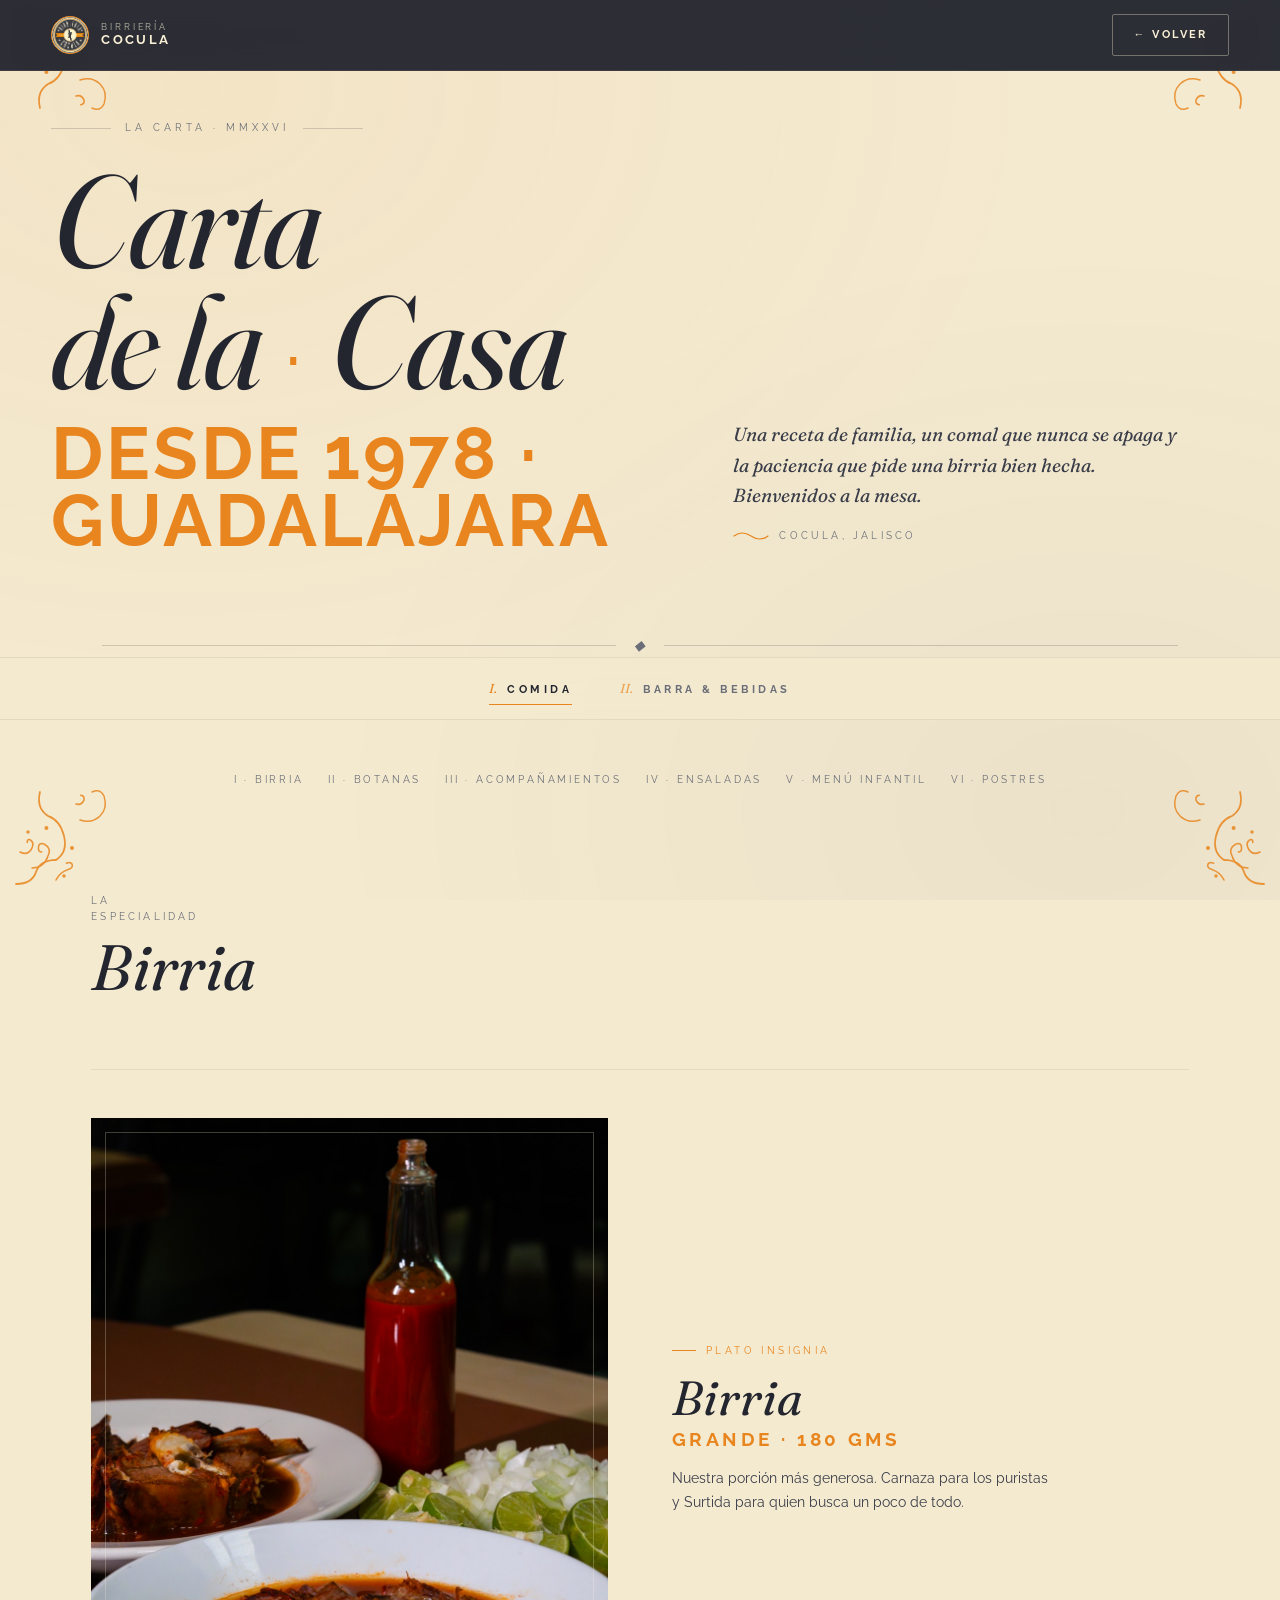
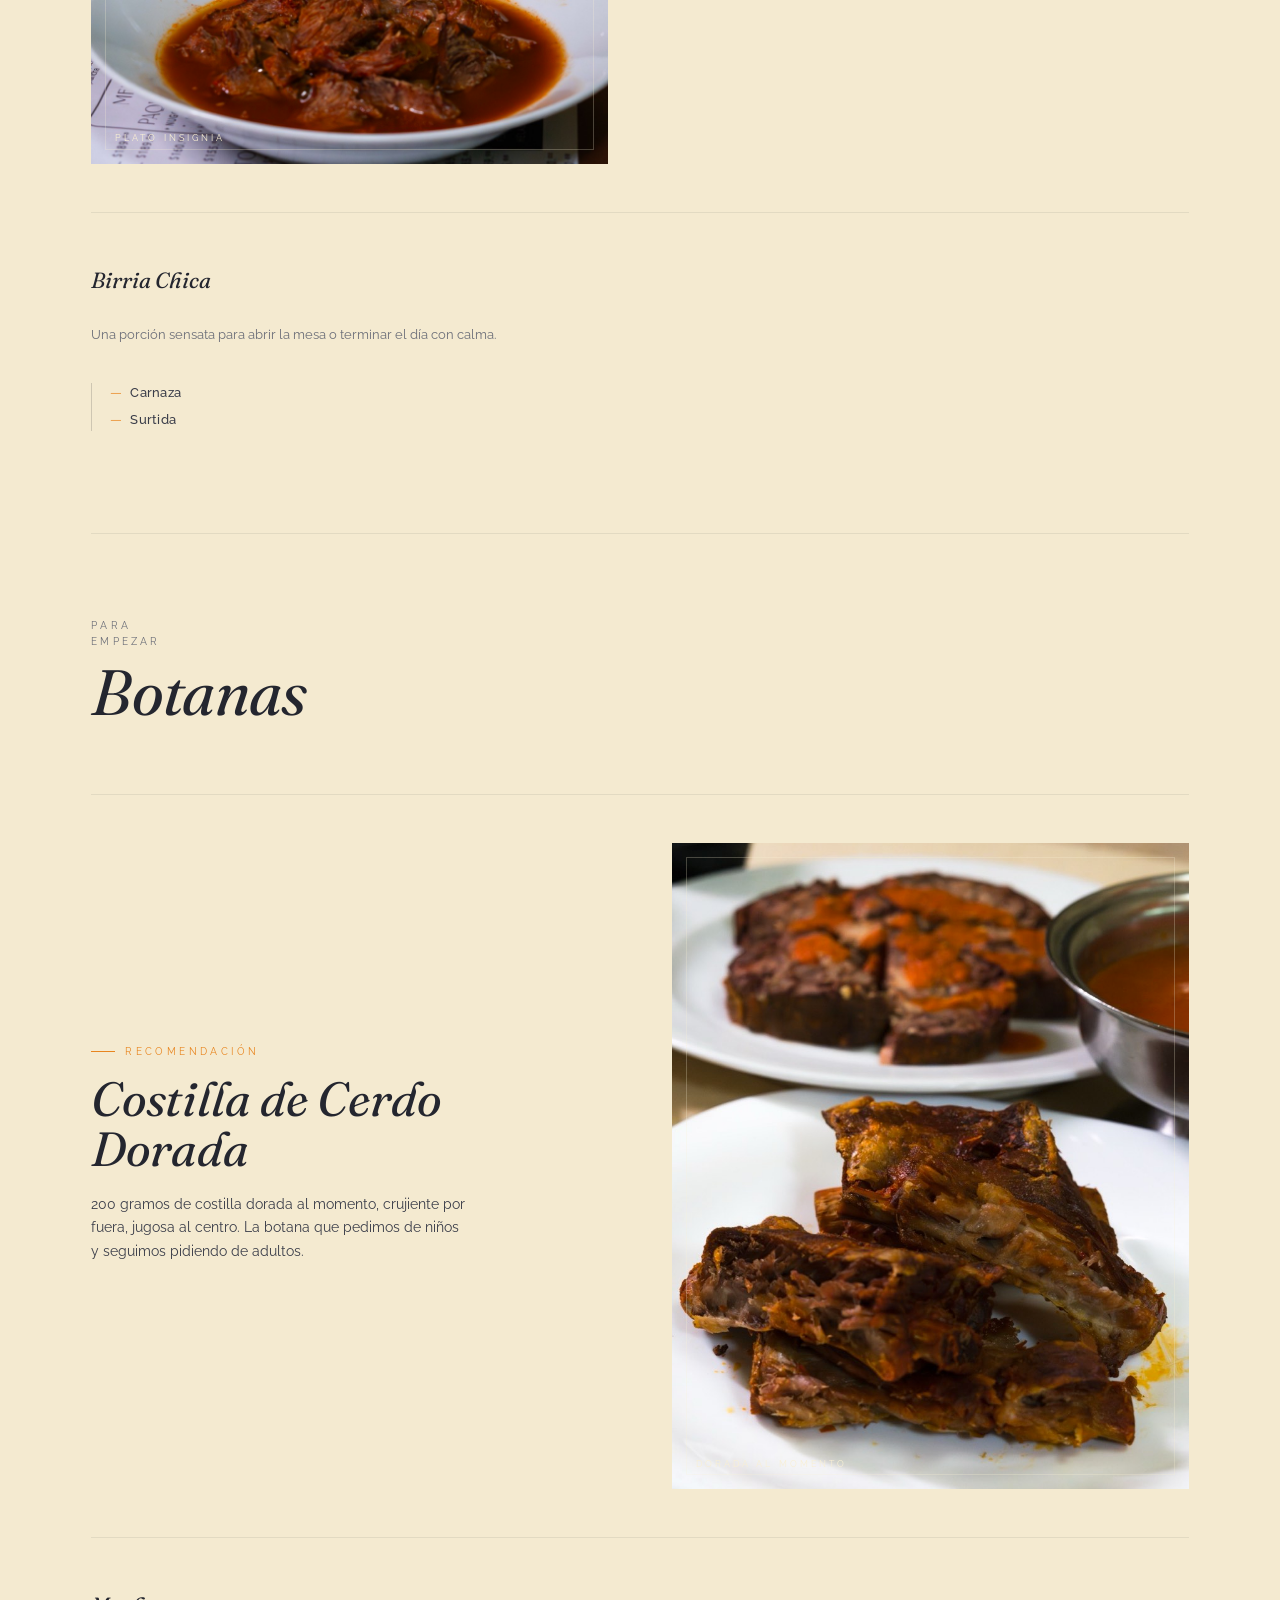
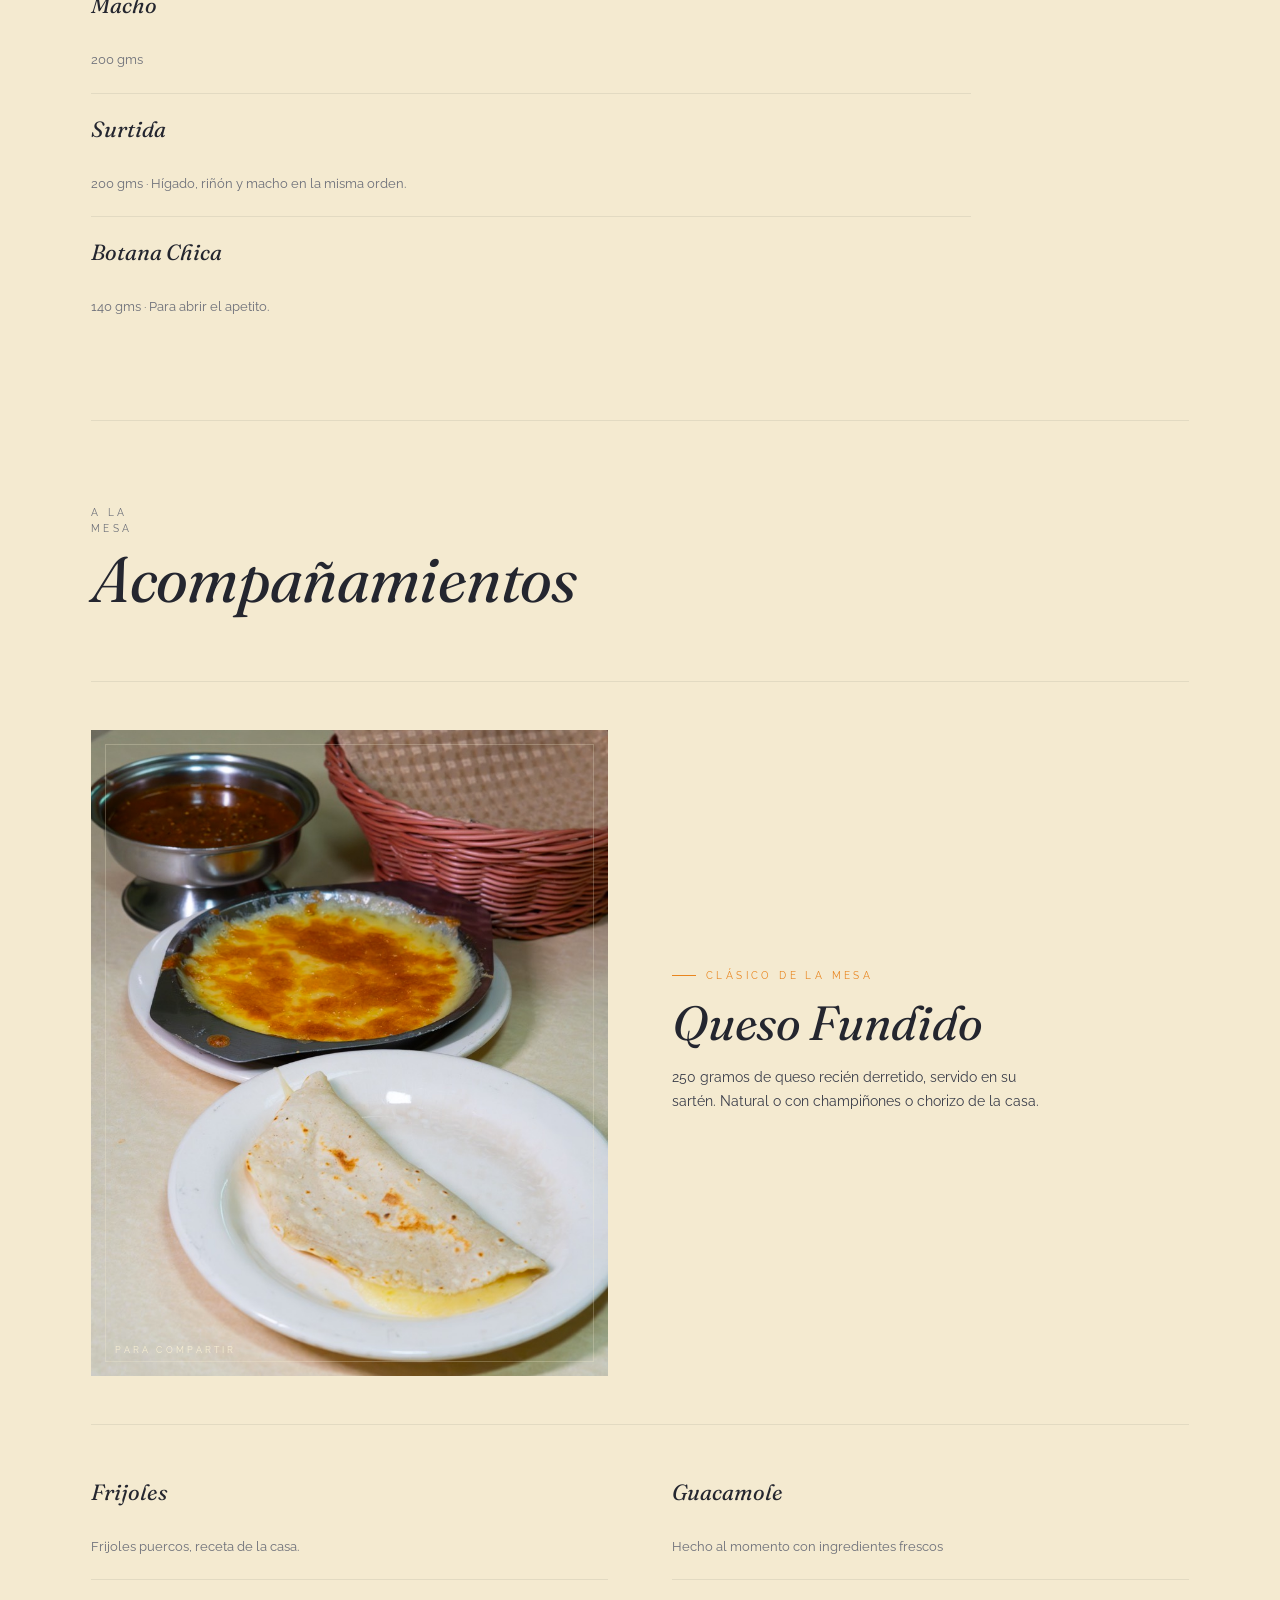
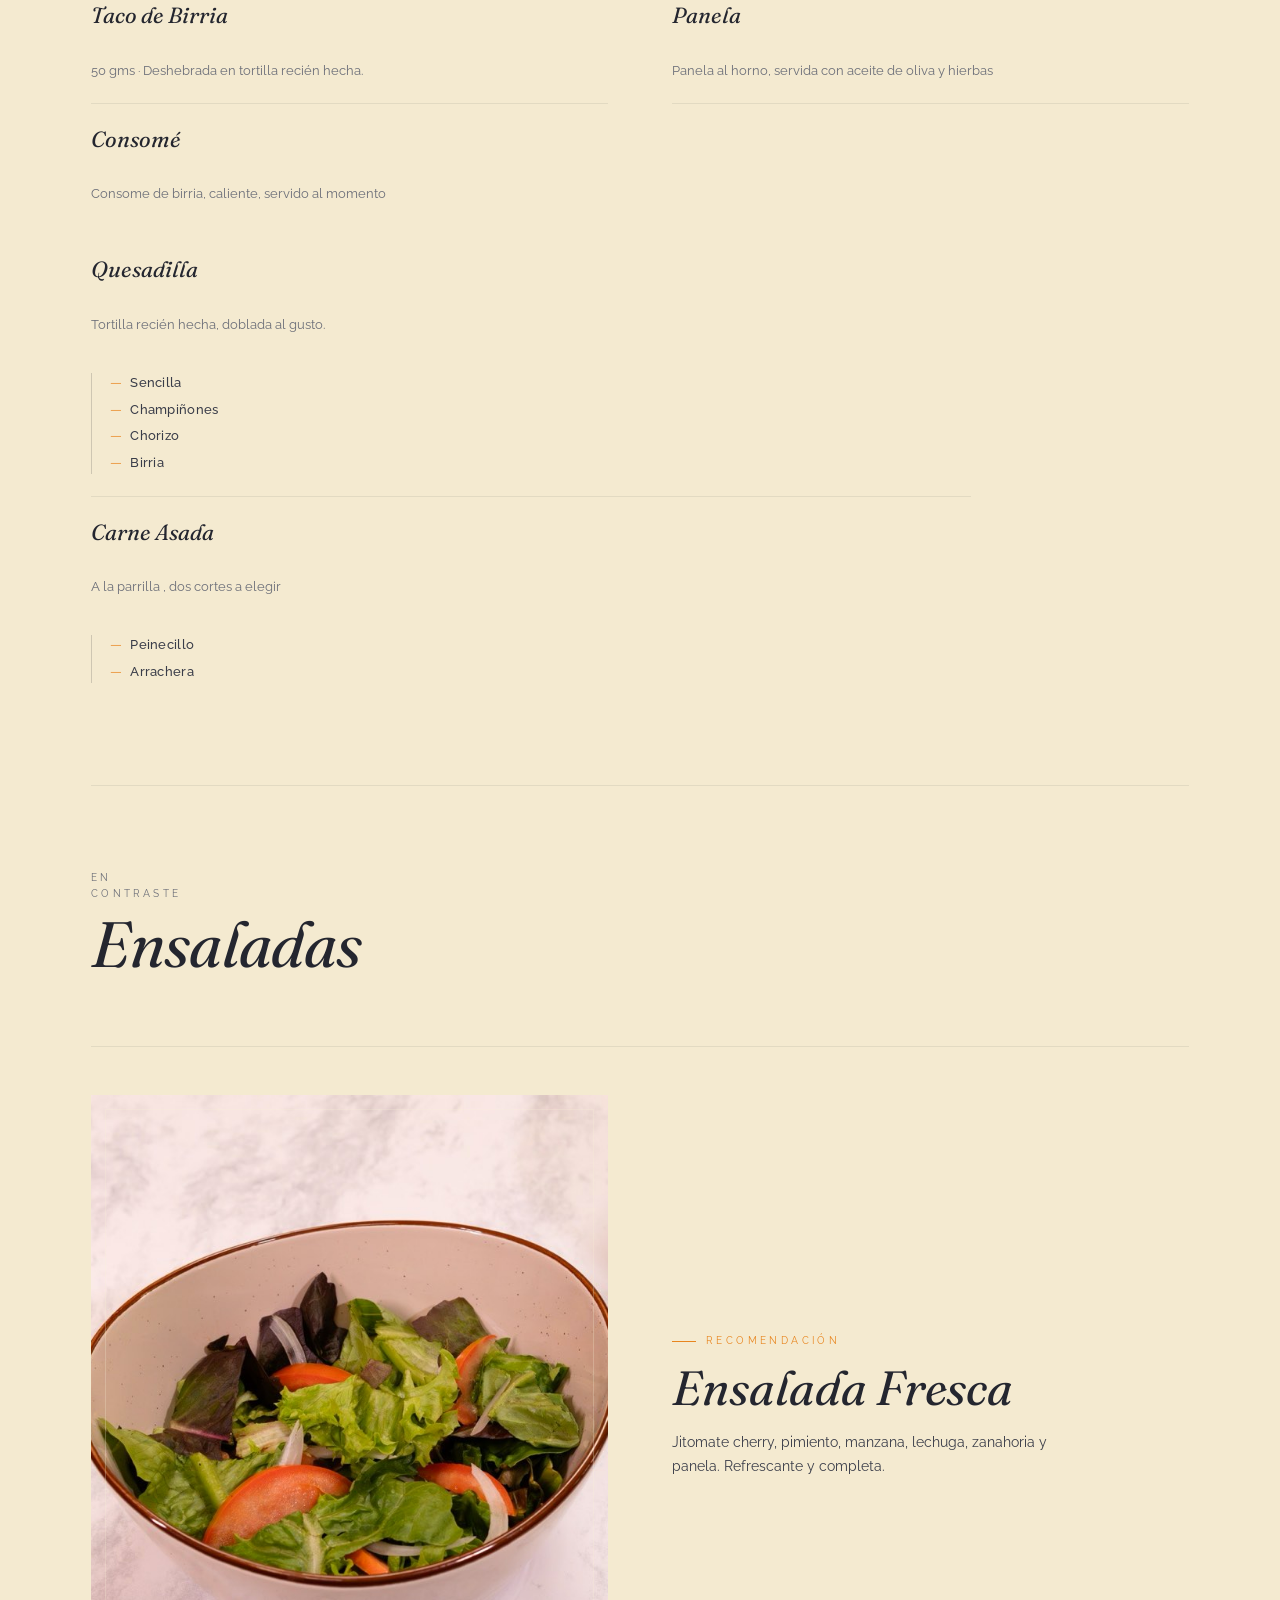
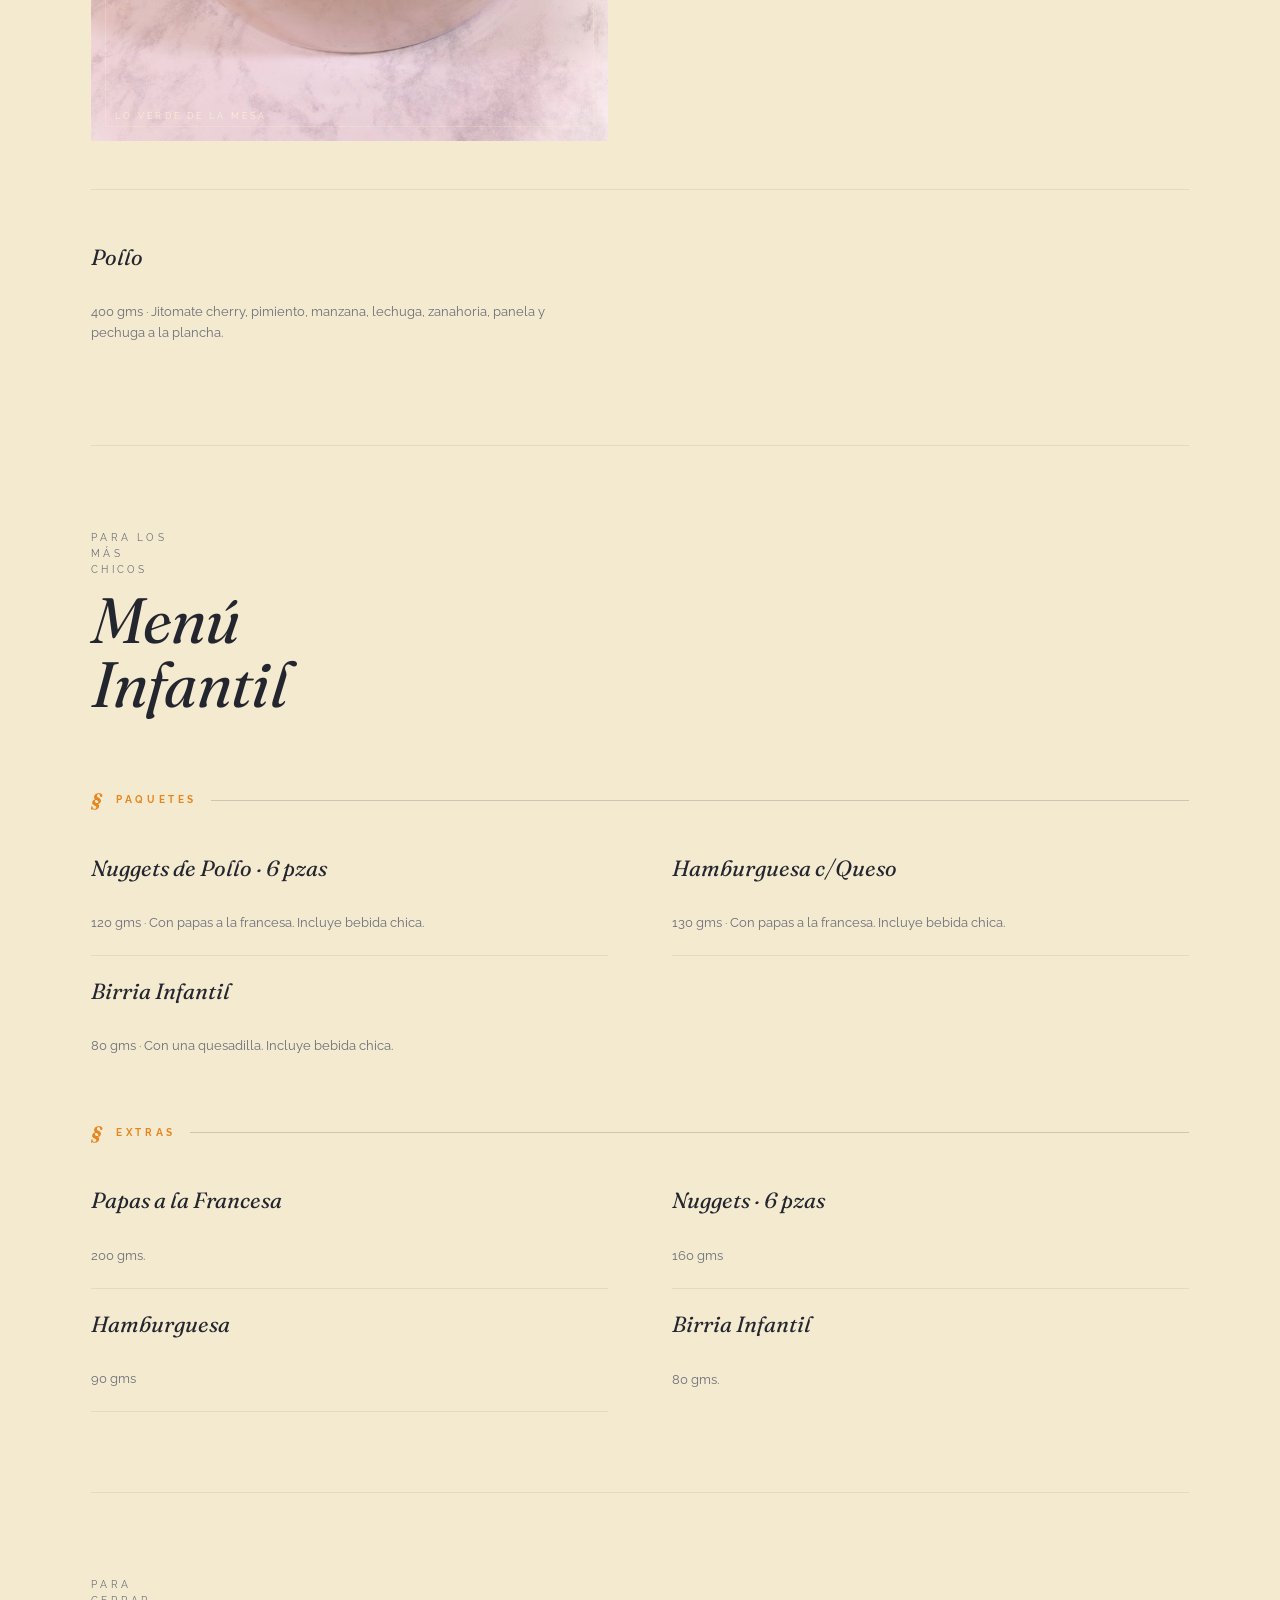
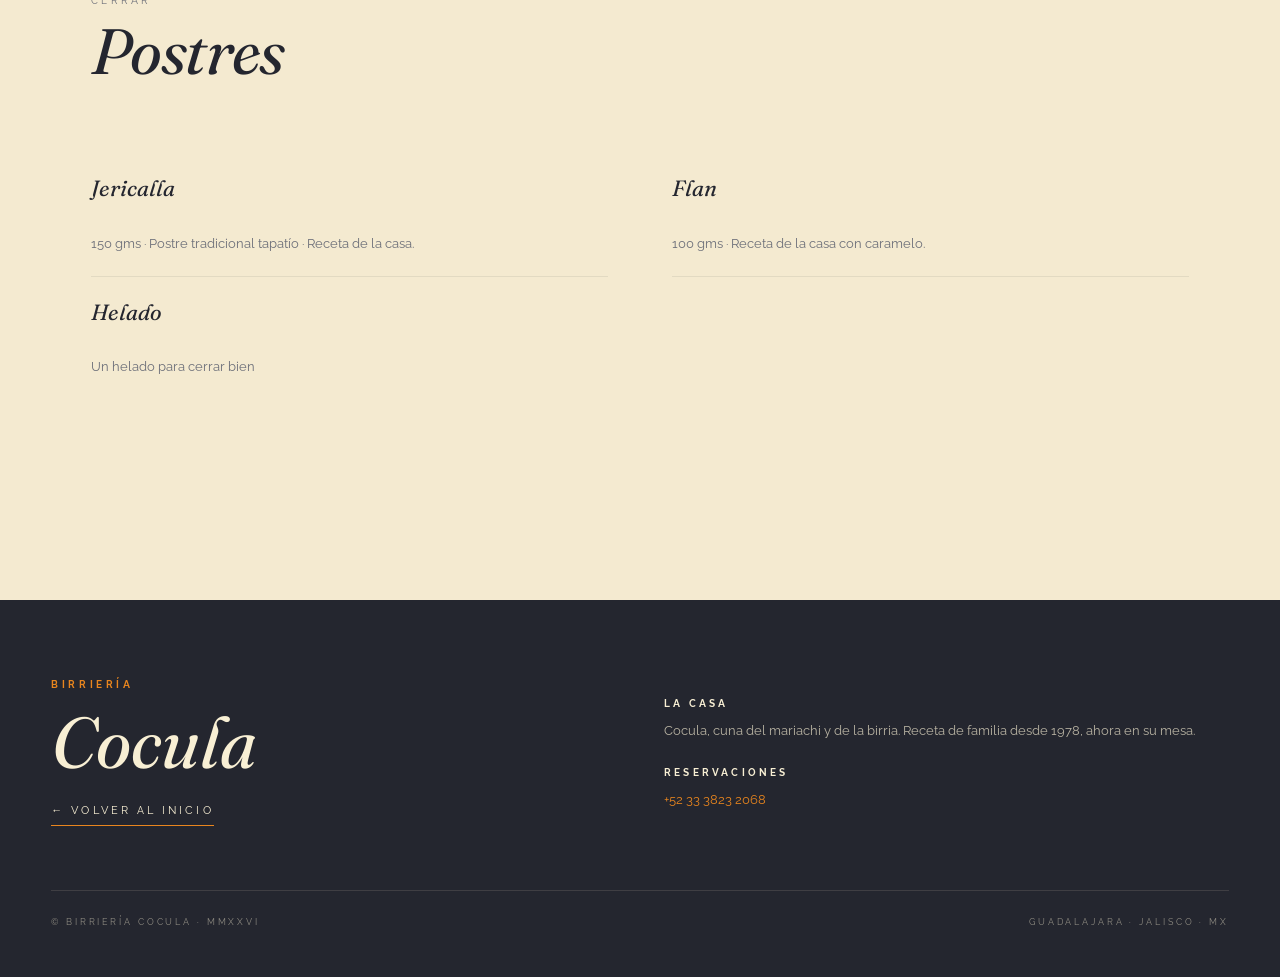
==== commit 4ede40a6: "Agregar ornamentos decorativos en las esquinas de la página SVG con arabescos en color naranja, fijo" ====
--- a/menu.html
+++ b/menu.html
@@ -13,6 +13,27 @@
 <link href="https://fonts.googleapis.com/css2?family=Raleway:wght@400;500;700&family=Fraunces:ital,opsz,wght@0,9..144,400..700;1,9..144,400..700&display=swap" rel="stylesheet">
 
 <style>
+/* ─── DECORATIVE CORNER ORNAMENTS (fixed) ──────────────── */
+.corner-ornament{
+  position:fixed;
+  width:clamp(80px, 10vw, 140px);
+  height:clamp(80px, 10vw, 140px);
+  background-image:url('assets/images/decor/corner-ornament.svg');
+  background-size:contain;
+  background-repeat:no-repeat;
+  background-position:center;
+  pointer-events:none;
+  z-index:40;
+  opacity:.85;
+}
+.corner-ornament--tl{ top:8px; left:8px; }
+.corner-ornament--tr{ top:8px; right:8px; transform:scaleX(-1); }
+.corner-ornament--bl{ bottom:8px; left:8px; transform:scaleY(-1); }
+.corner-ornament--br{ bottom:8px; right:8px; transform:scale(-1,-1); }
+@media (max-width:680px){
+  .corner-ornament{ width:60px; height:60px; opacity:.7; }
+}
+
 :root{
   --cream: #F2E5C2;
   --cream-deep: #E9D69E;
@@ -856,6 +877,12 @@
 </style>
 </head>
 <body>
+
+<!-- ─── DECORATIVE CORNERS ──────────────────────────────── -->
+<div class="corner-ornament corner-ornament--tl" aria-hidden="true"></div>
+<div class="corner-ornament corner-ornament--tr" aria-hidden="true"></div>
+<div class="corner-ornament corner-ornament--bl" aria-hidden="true"></div>
+<div class="corner-ornament corner-ornament--br" aria-hidden="true"></div>
 
 <!-- ─── HEADER ───────────────────────────────────────────── -->
 <header class="menu-header">
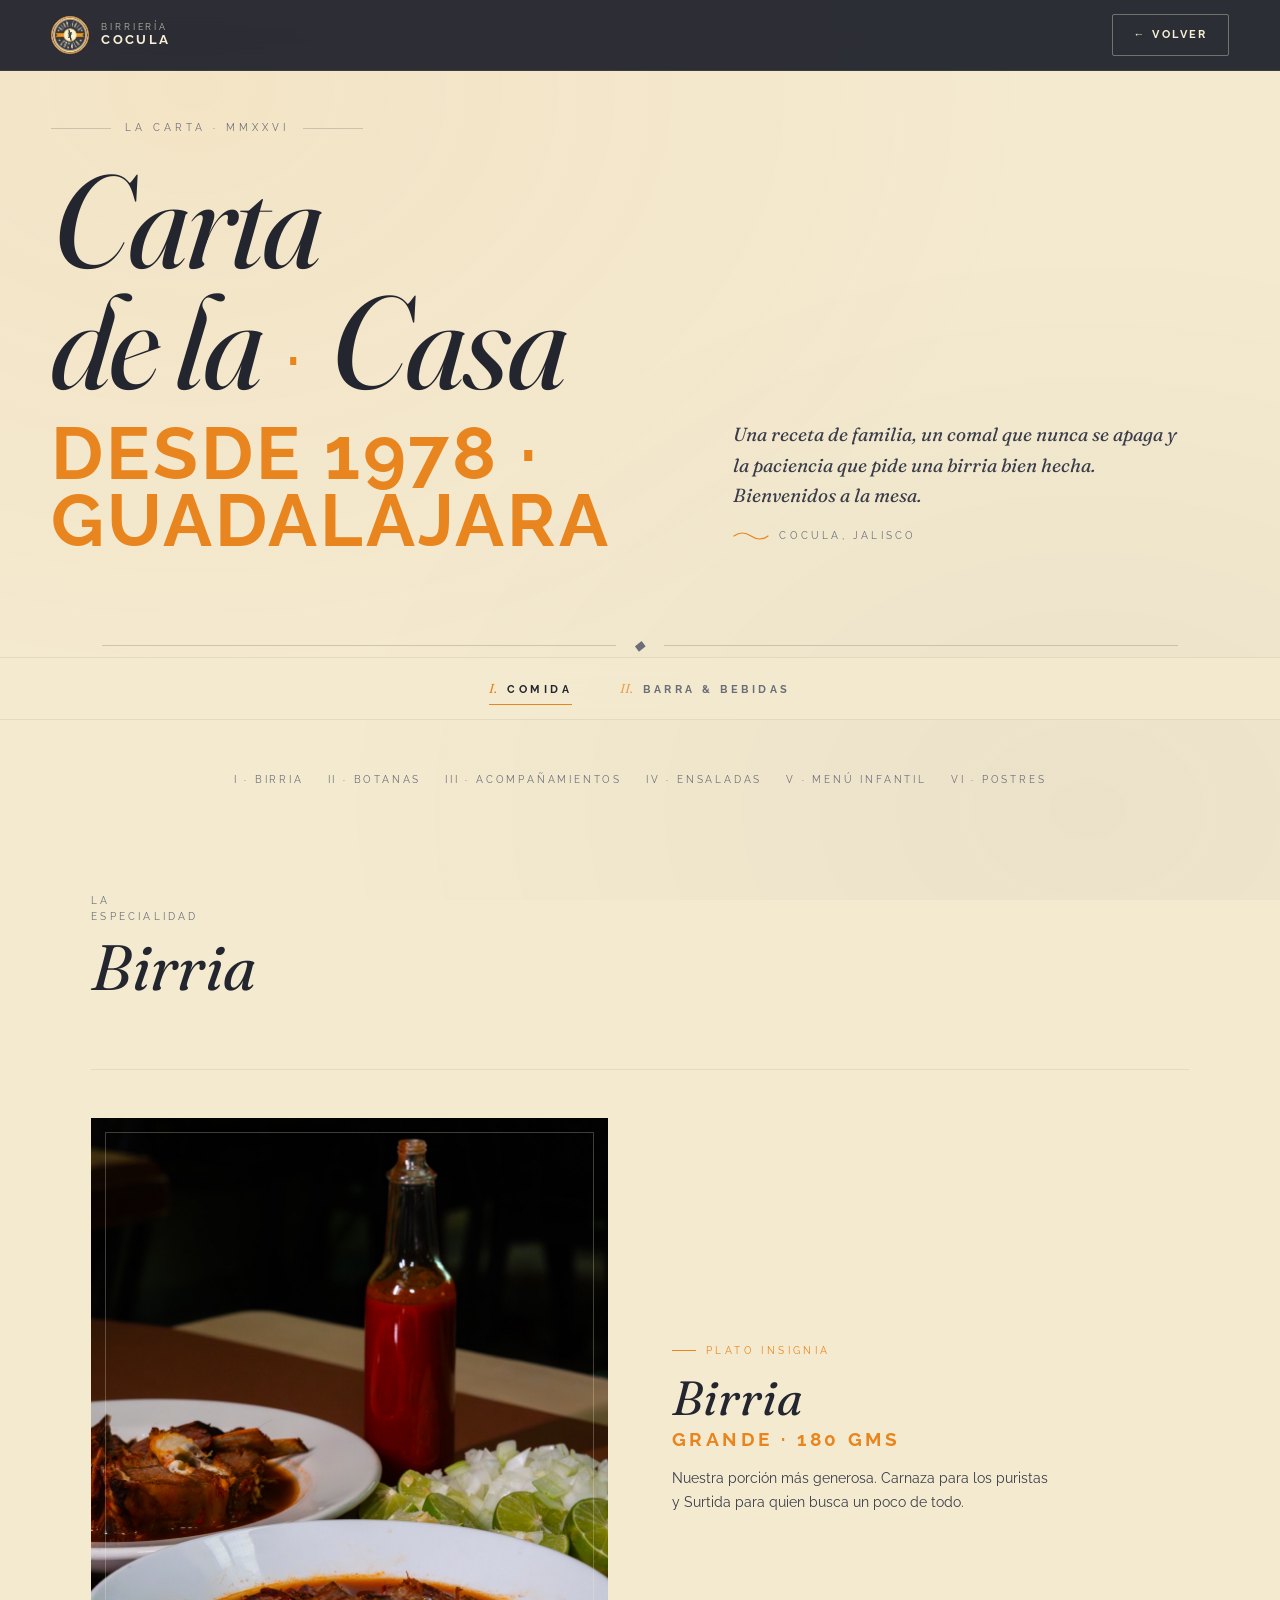
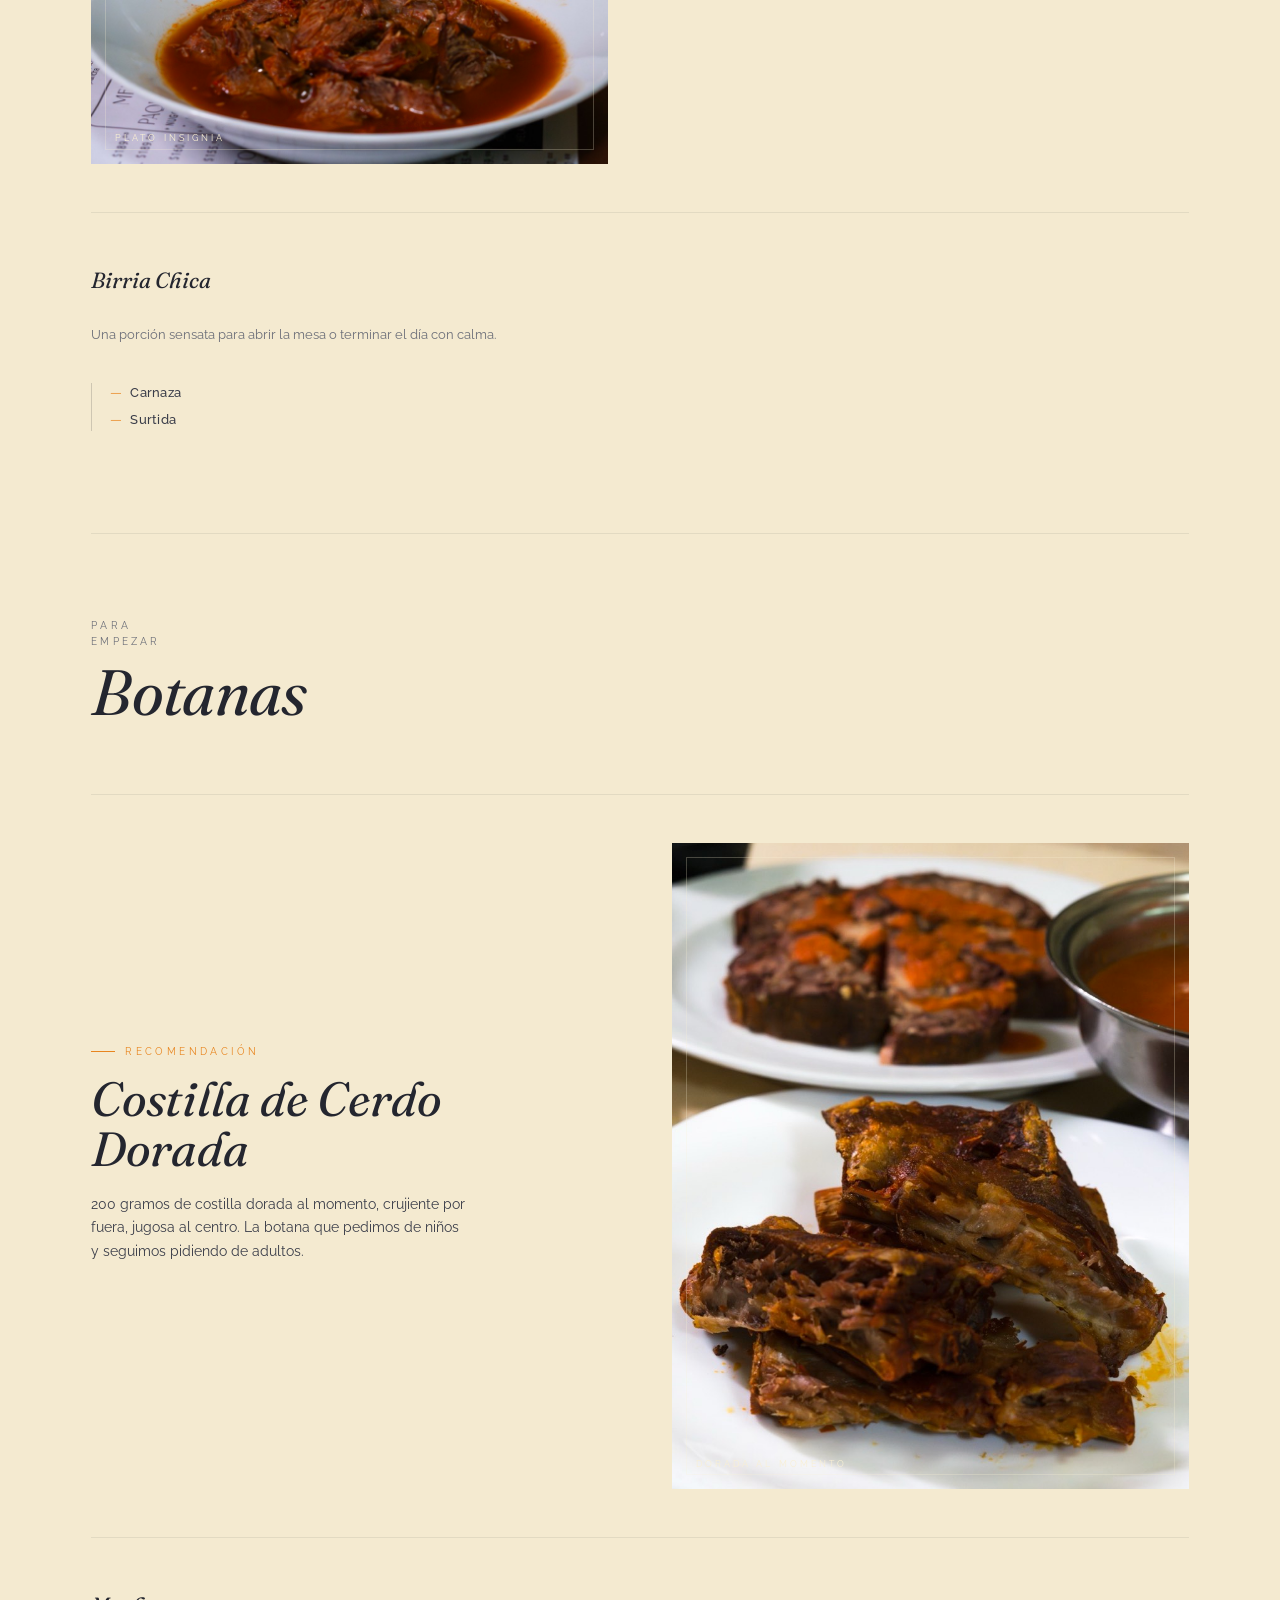
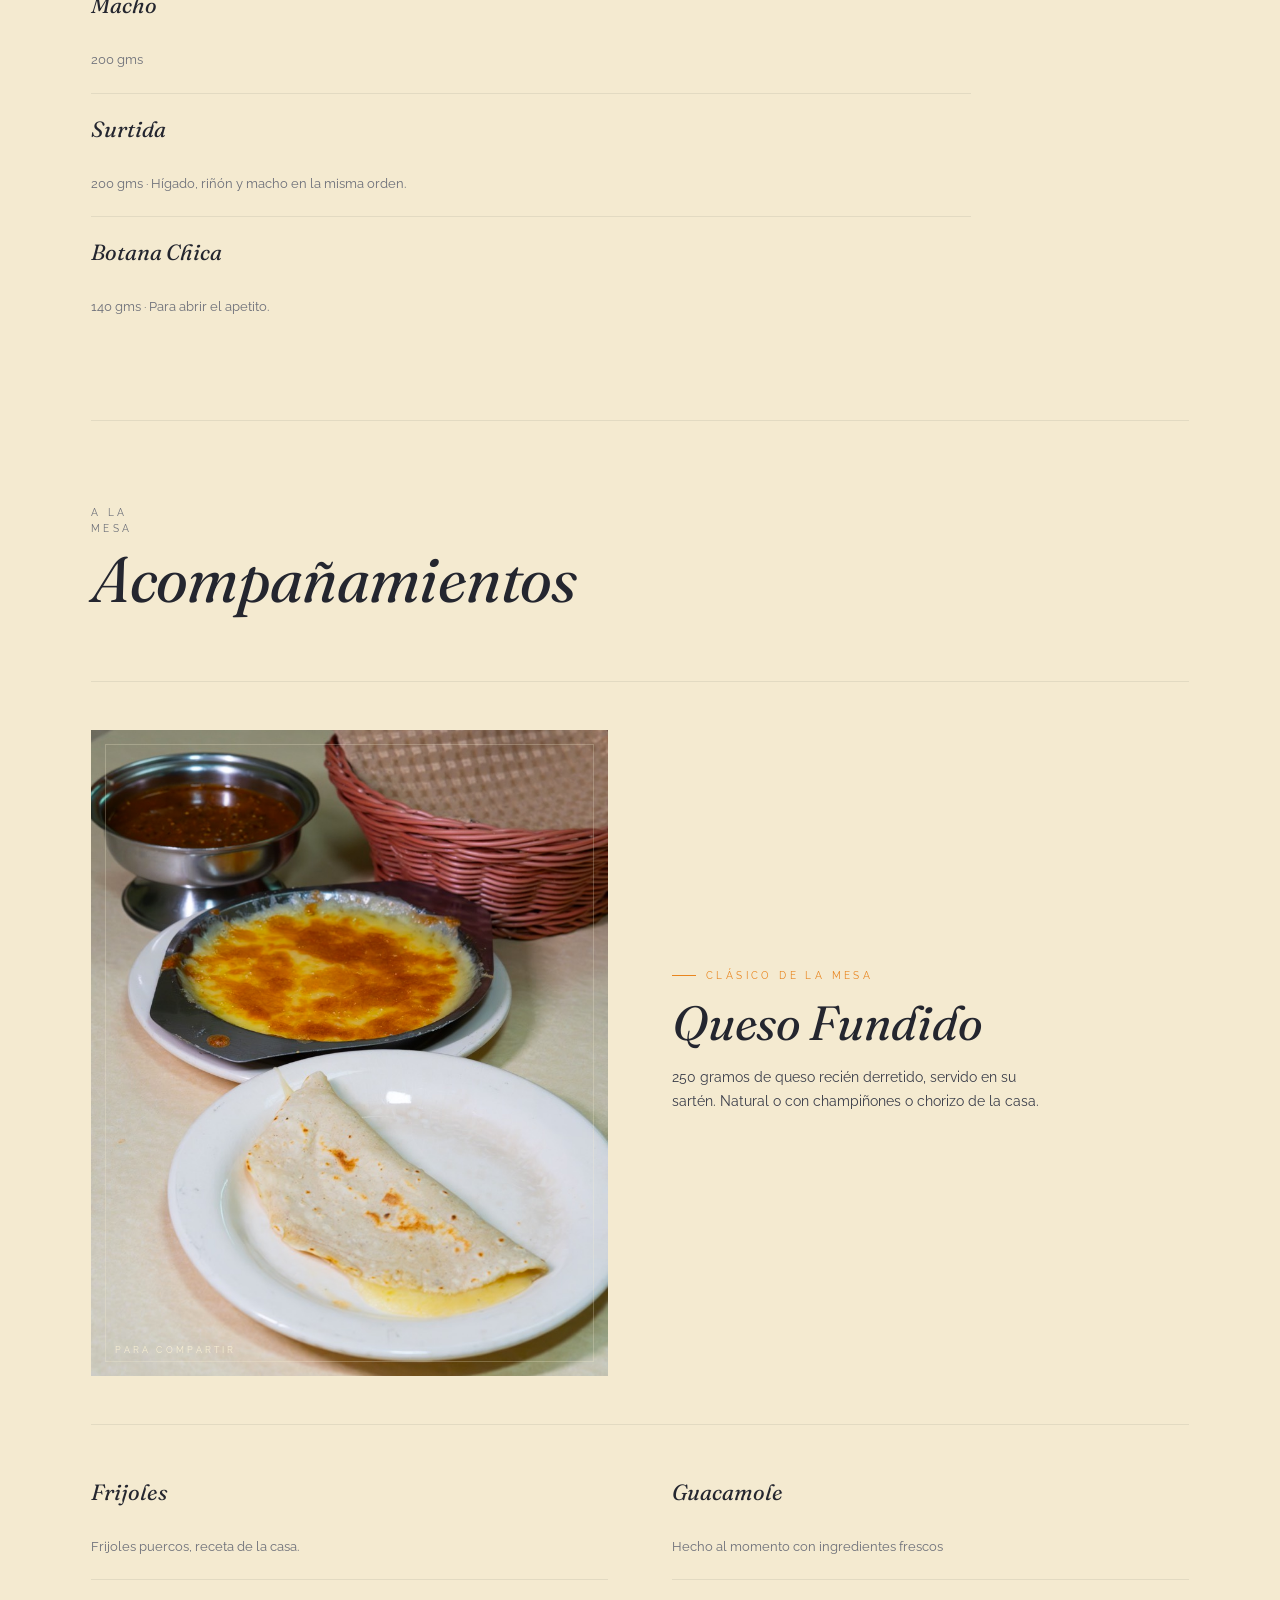
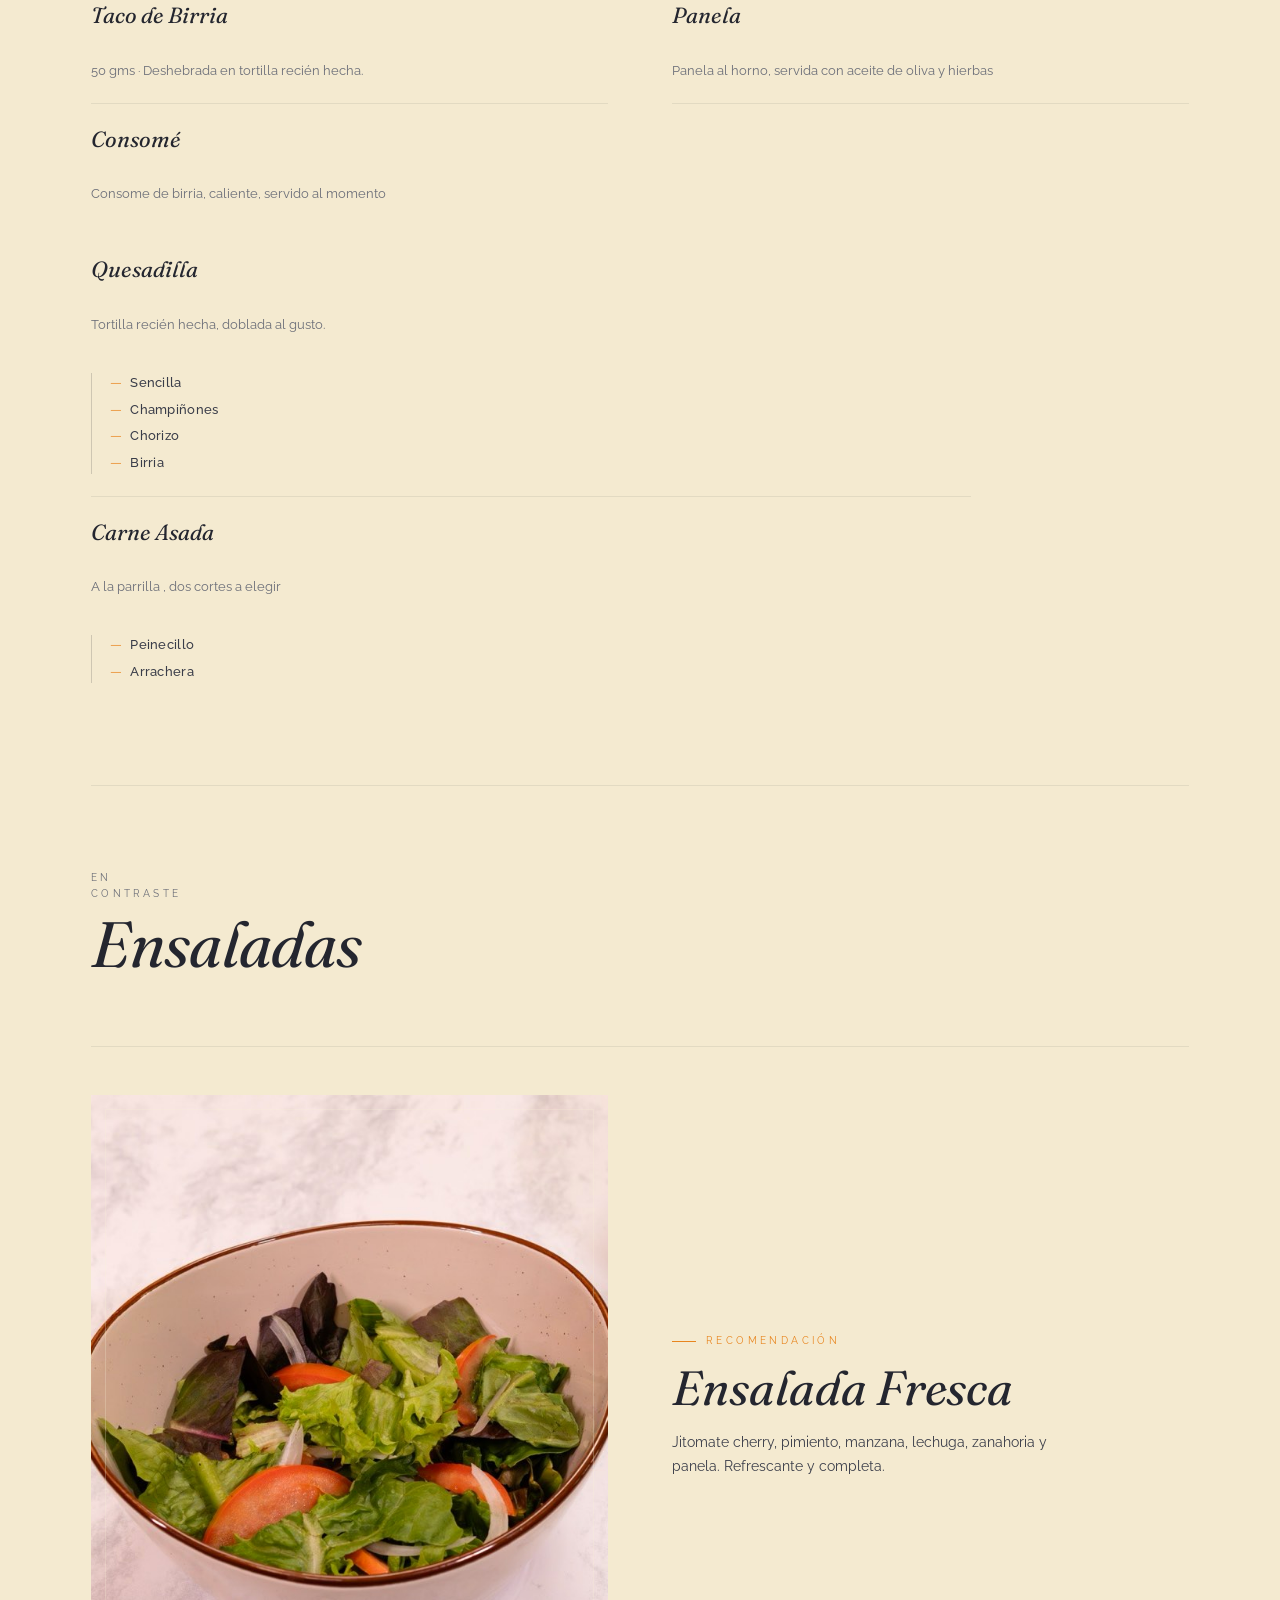
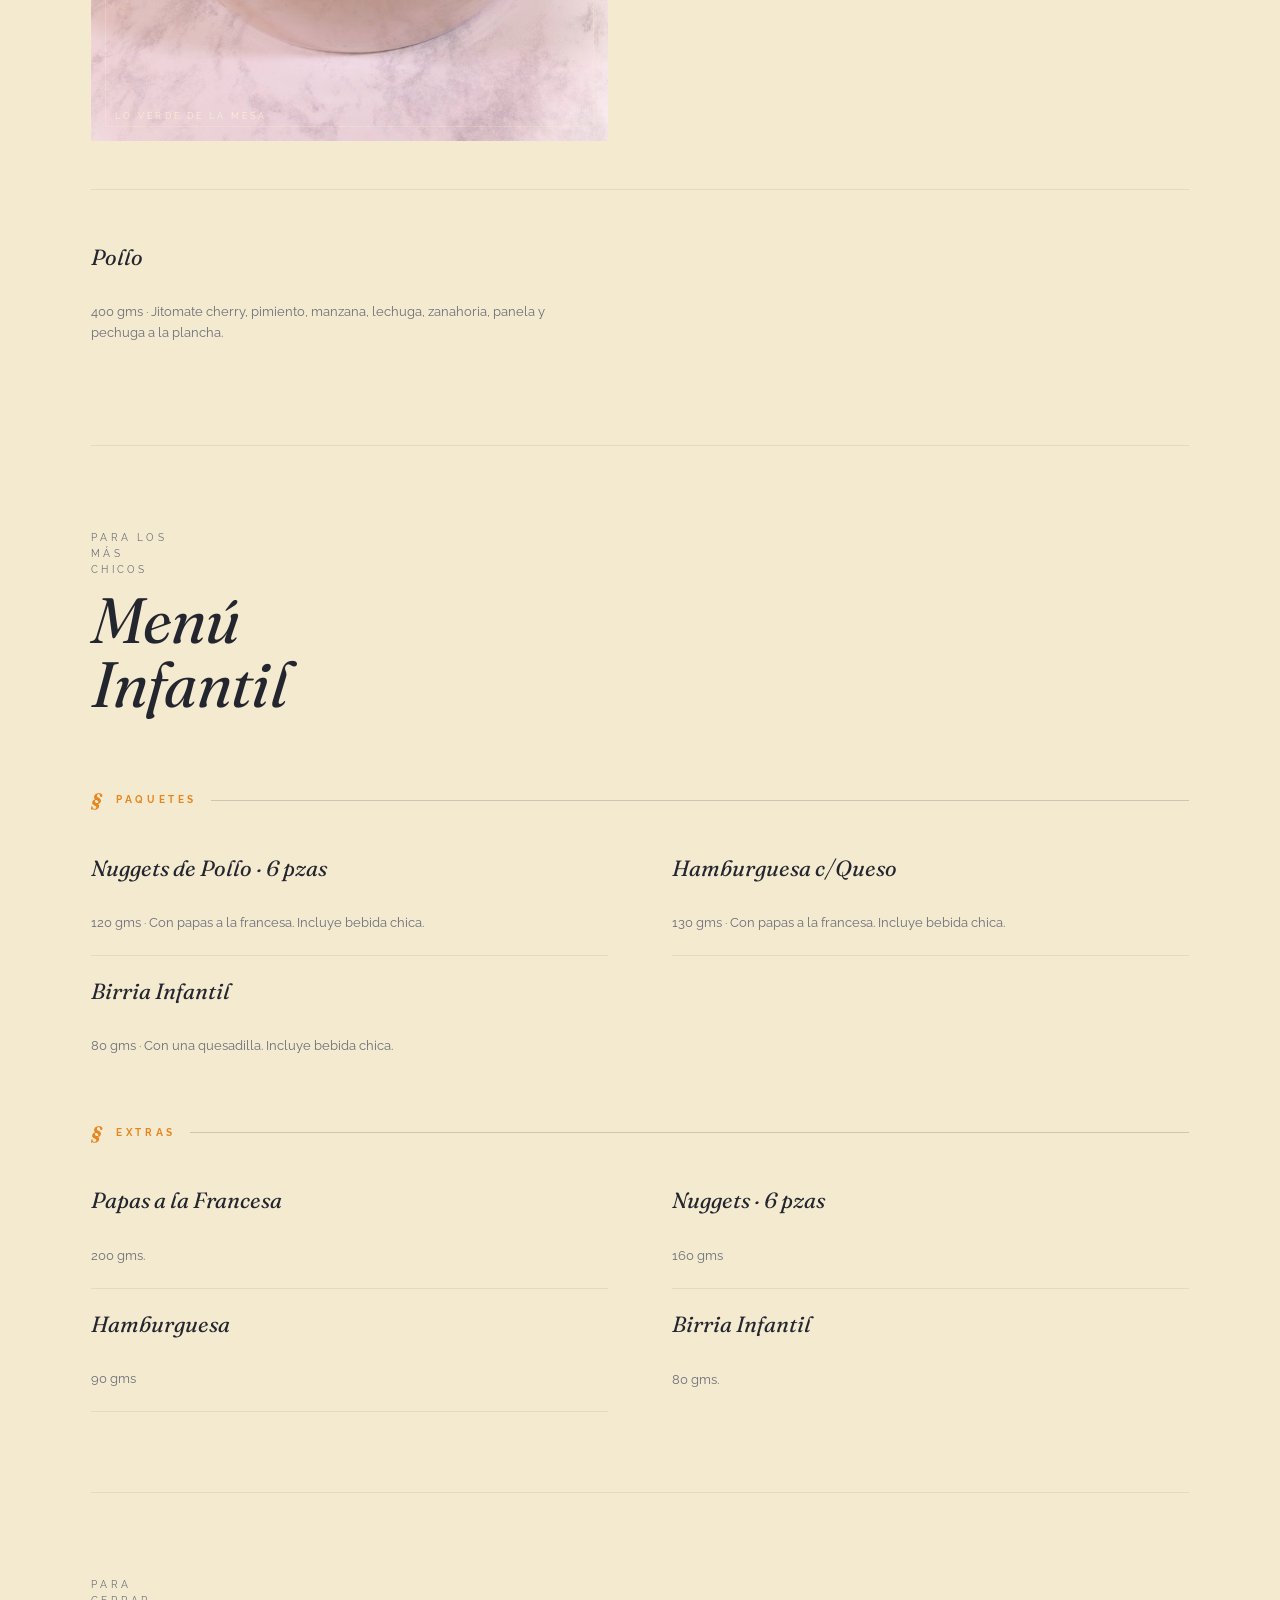
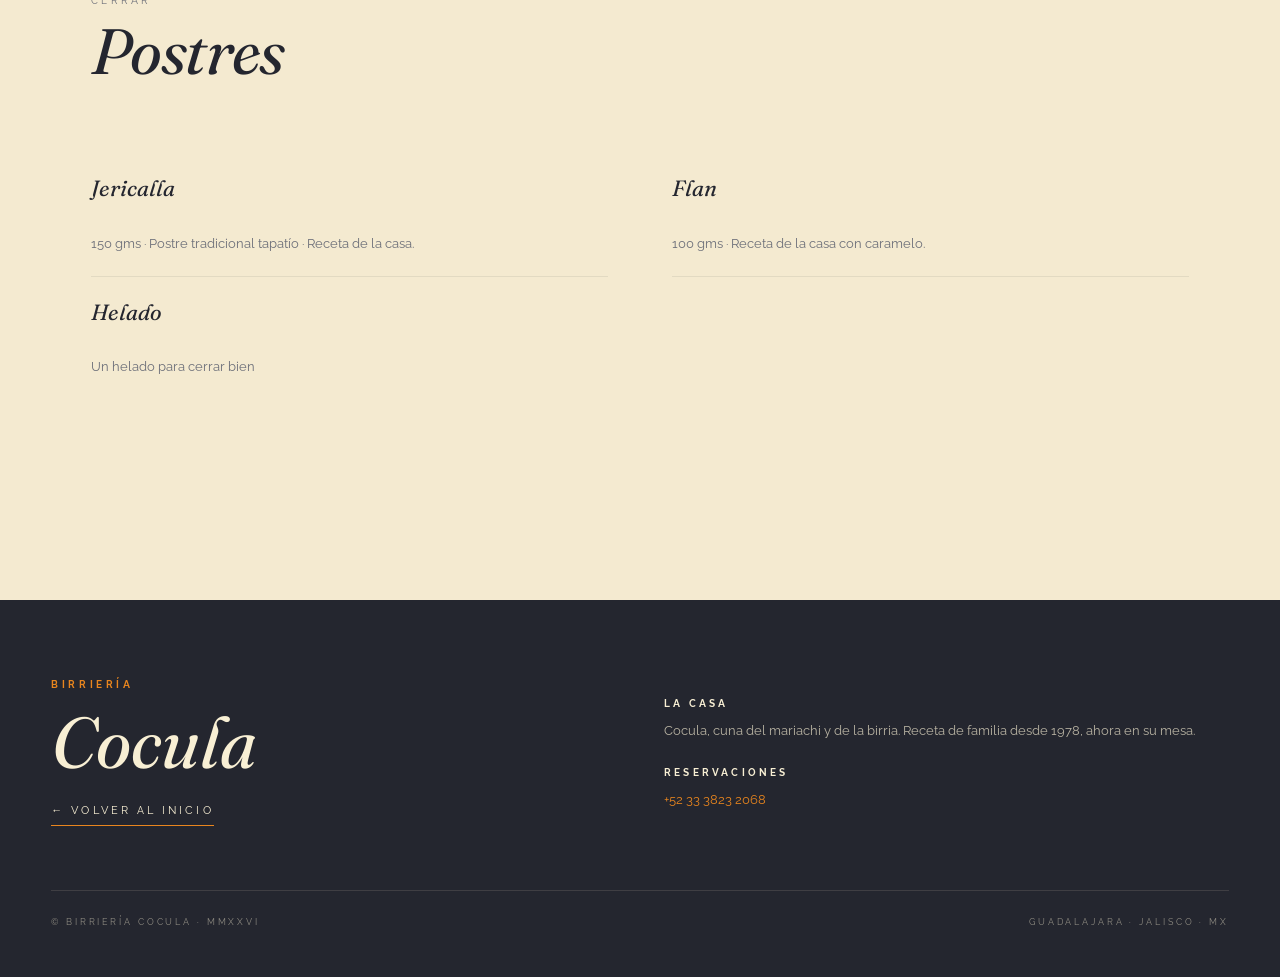
==== commit 5cb4ccf3: "Eliminar ornamentos decorativos de las esquinas Co-Authored-By: Claude Opus 4.7 <noreply@anthropic.c" ====
--- a/menu.html
+++ b/menu.html
@@ -13,27 +13,6 @@
 <link href="https://fonts.googleapis.com/css2?family=Raleway:wght@400;500;700&family=Fraunces:ital,opsz,wght@0,9..144,400..700;1,9..144,400..700&display=swap" rel="stylesheet">
 
 <style>
-/* ─── DECORATIVE CORNER ORNAMENTS (fixed) ──────────────── */
-.corner-ornament{
-  position:fixed;
-  width:clamp(80px, 10vw, 140px);
-  height:clamp(80px, 10vw, 140px);
-  background-image:url('assets/images/decor/corner-ornament.svg');
-  background-size:contain;
-  background-repeat:no-repeat;
-  background-position:center;
-  pointer-events:none;
-  z-index:40;
-  opacity:.85;
-}
-.corner-ornament--tl{ top:8px; left:8px; }
-.corner-ornament--tr{ top:8px; right:8px; transform:scaleX(-1); }
-.corner-ornament--bl{ bottom:8px; left:8px; transform:scaleY(-1); }
-.corner-ornament--br{ bottom:8px; right:8px; transform:scale(-1,-1); }
-@media (max-width:680px){
-  .corner-ornament{ width:60px; height:60px; opacity:.7; }
-}
-
 :root{
   --cream: #F2E5C2;
   --cream-deep: #E9D69E;
@@ -877,12 +856,6 @@
 </style>
 </head>
 <body>
-
-<!-- ─── DECORATIVE CORNERS ──────────────────────────────── -->
-<div class="corner-ornament corner-ornament--tl" aria-hidden="true"></div>
-<div class="corner-ornament corner-ornament--tr" aria-hidden="true"></div>
-<div class="corner-ornament corner-ornament--bl" aria-hidden="true"></div>
-<div class="corner-ornament corner-ornament--br" aria-hidden="true"></div>
 
 <!-- ─── HEADER ───────────────────────────────────────────── -->
 <header class="menu-header">
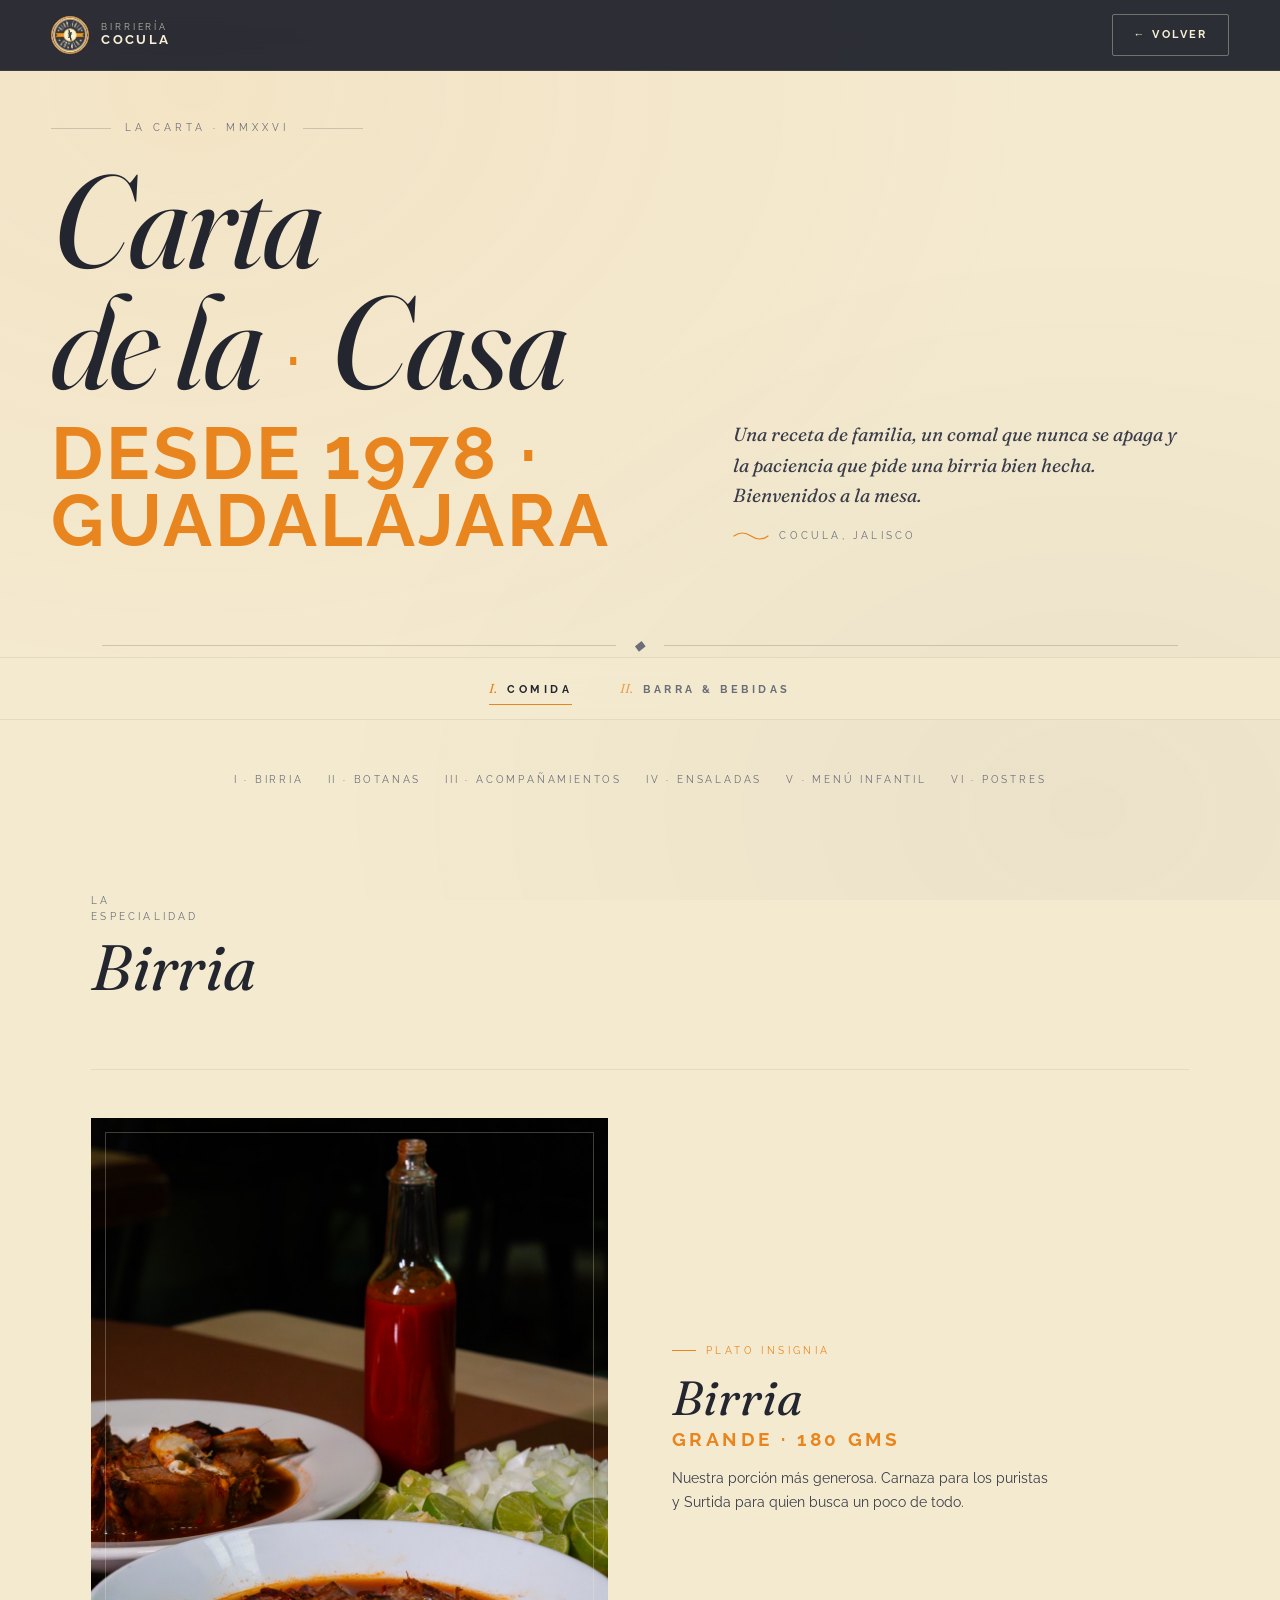
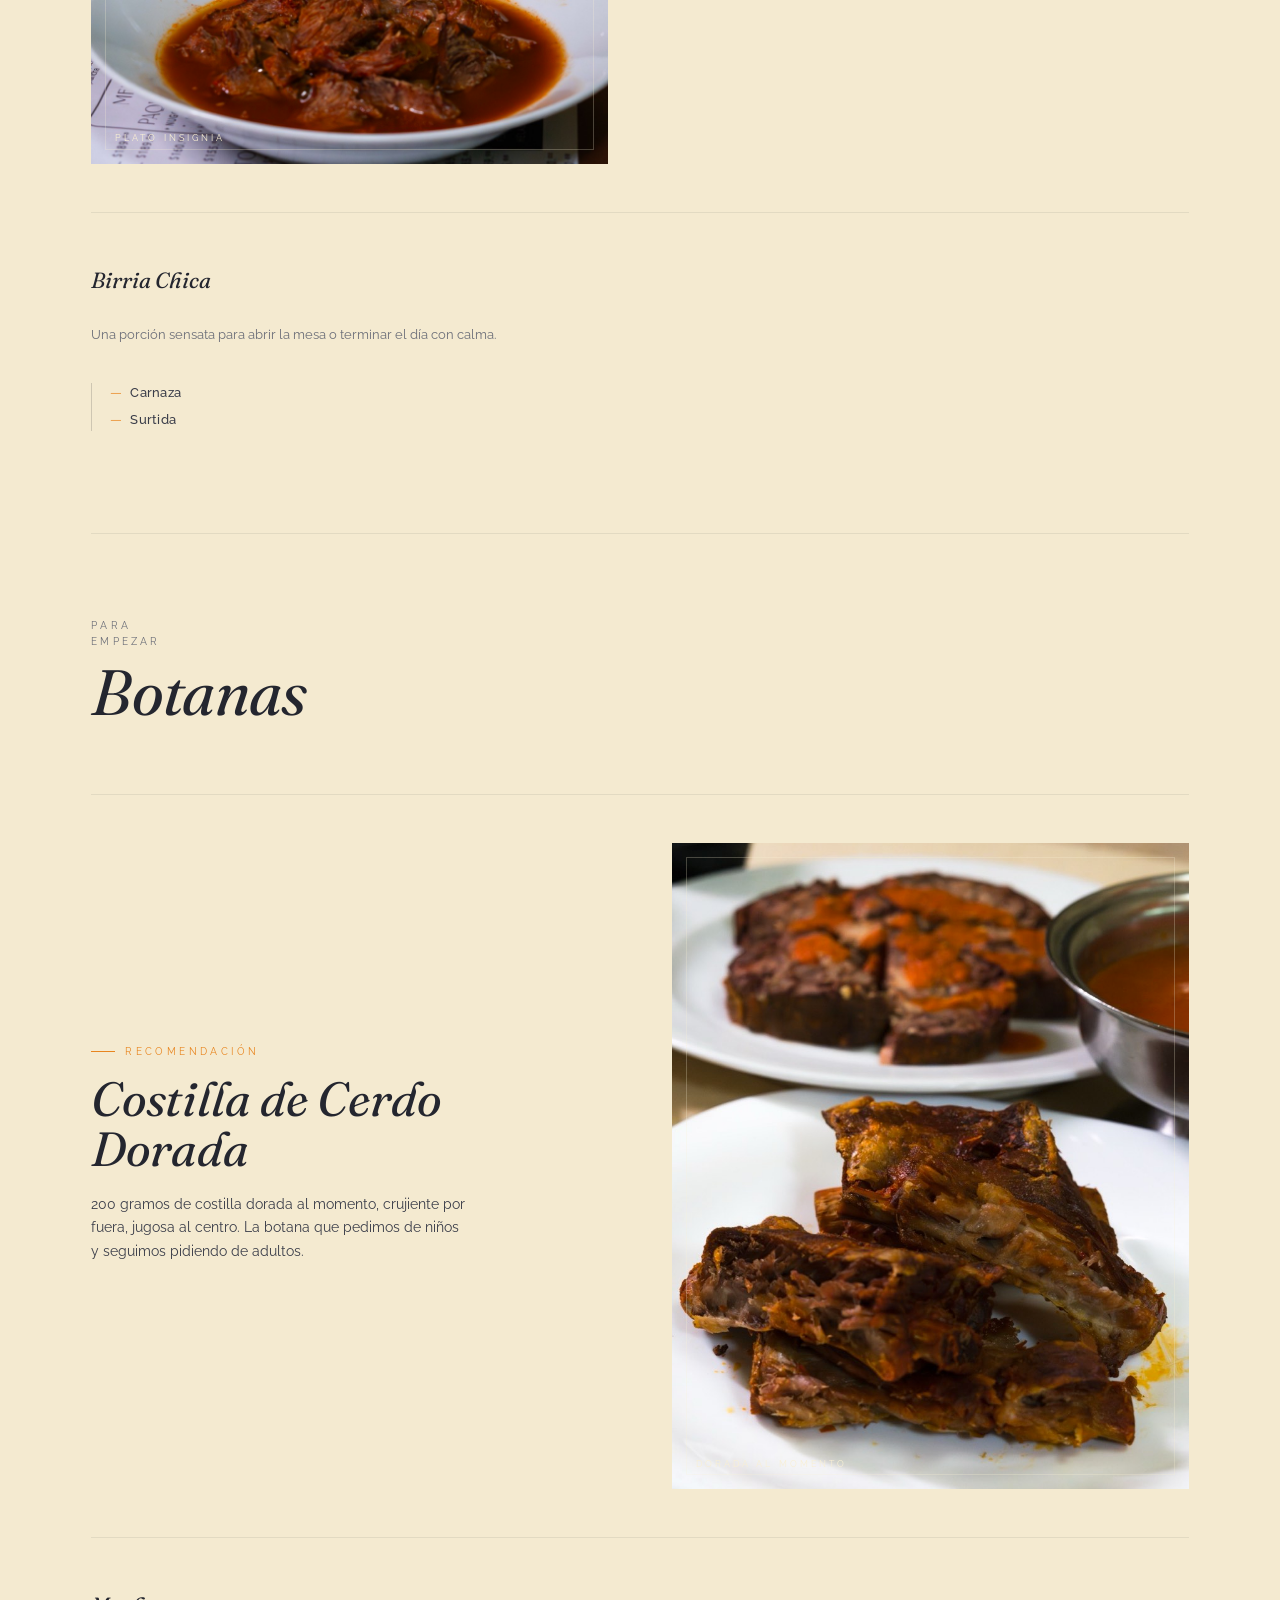
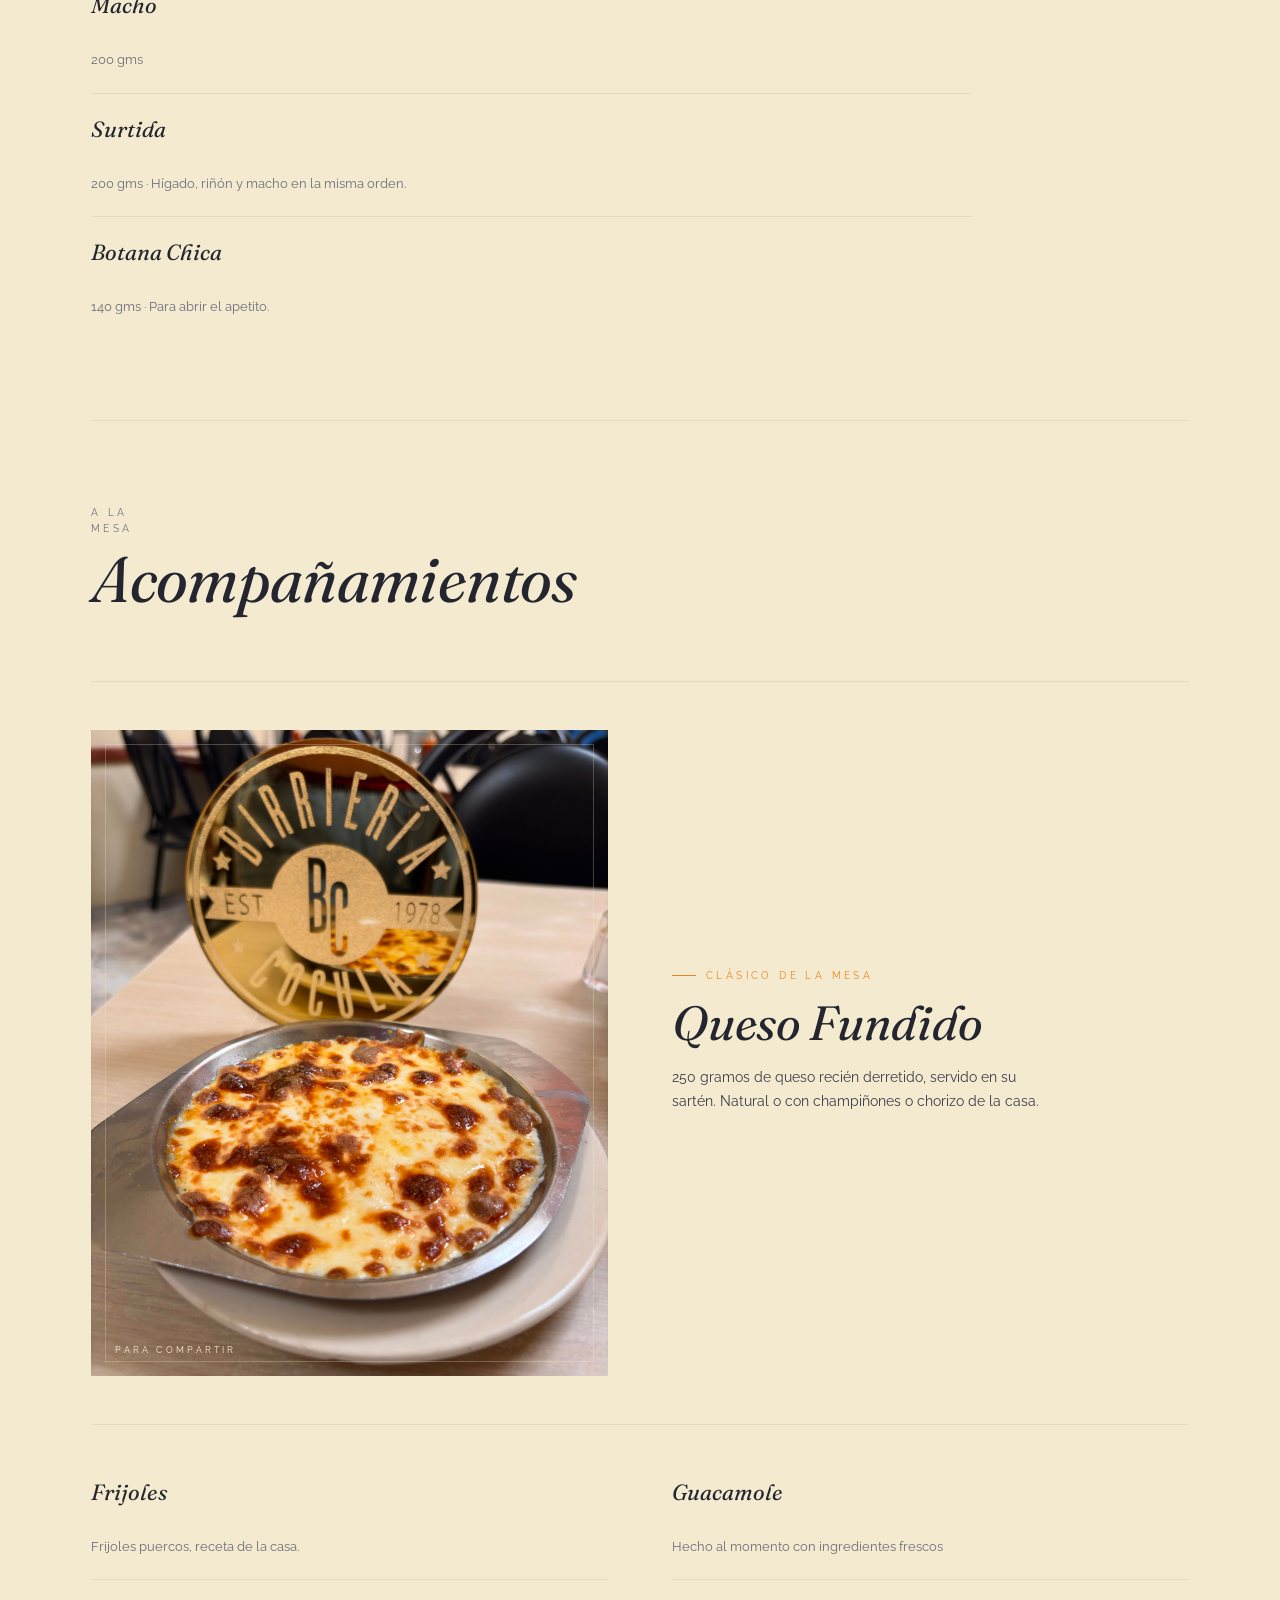
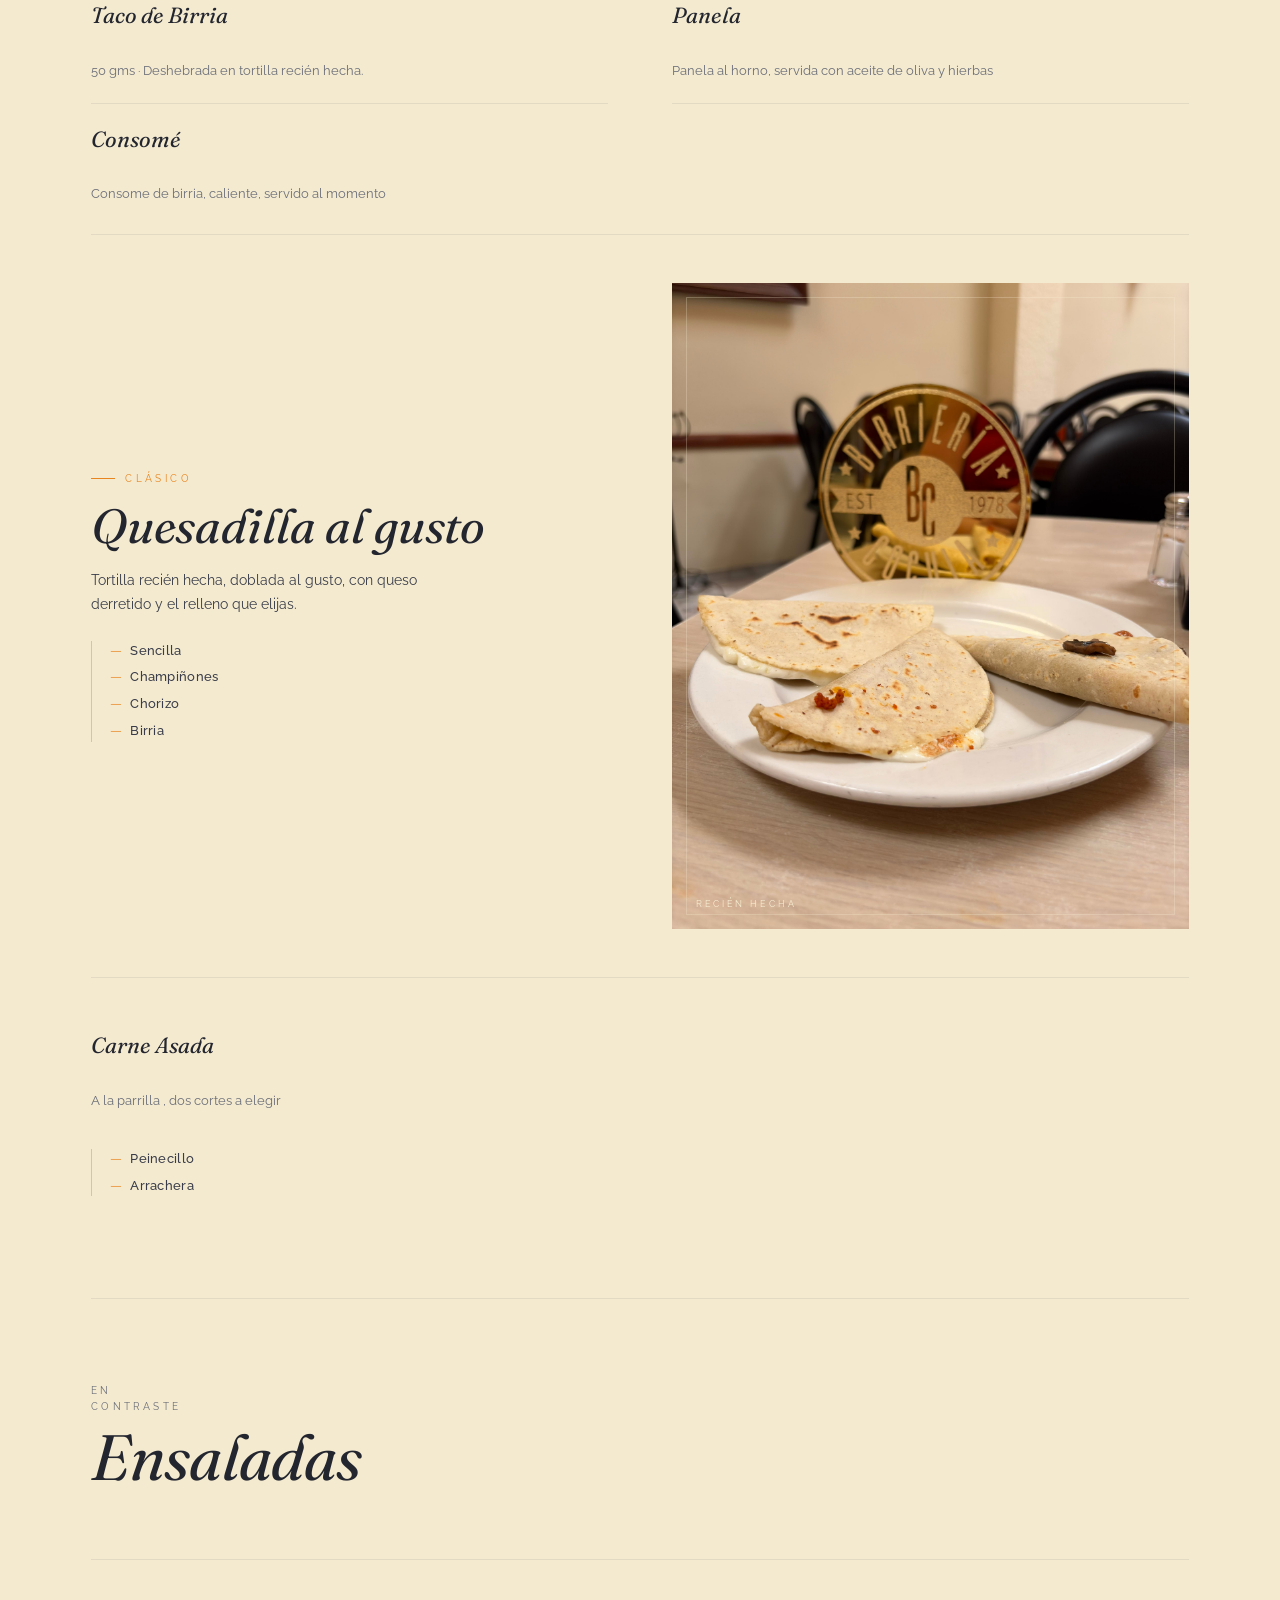
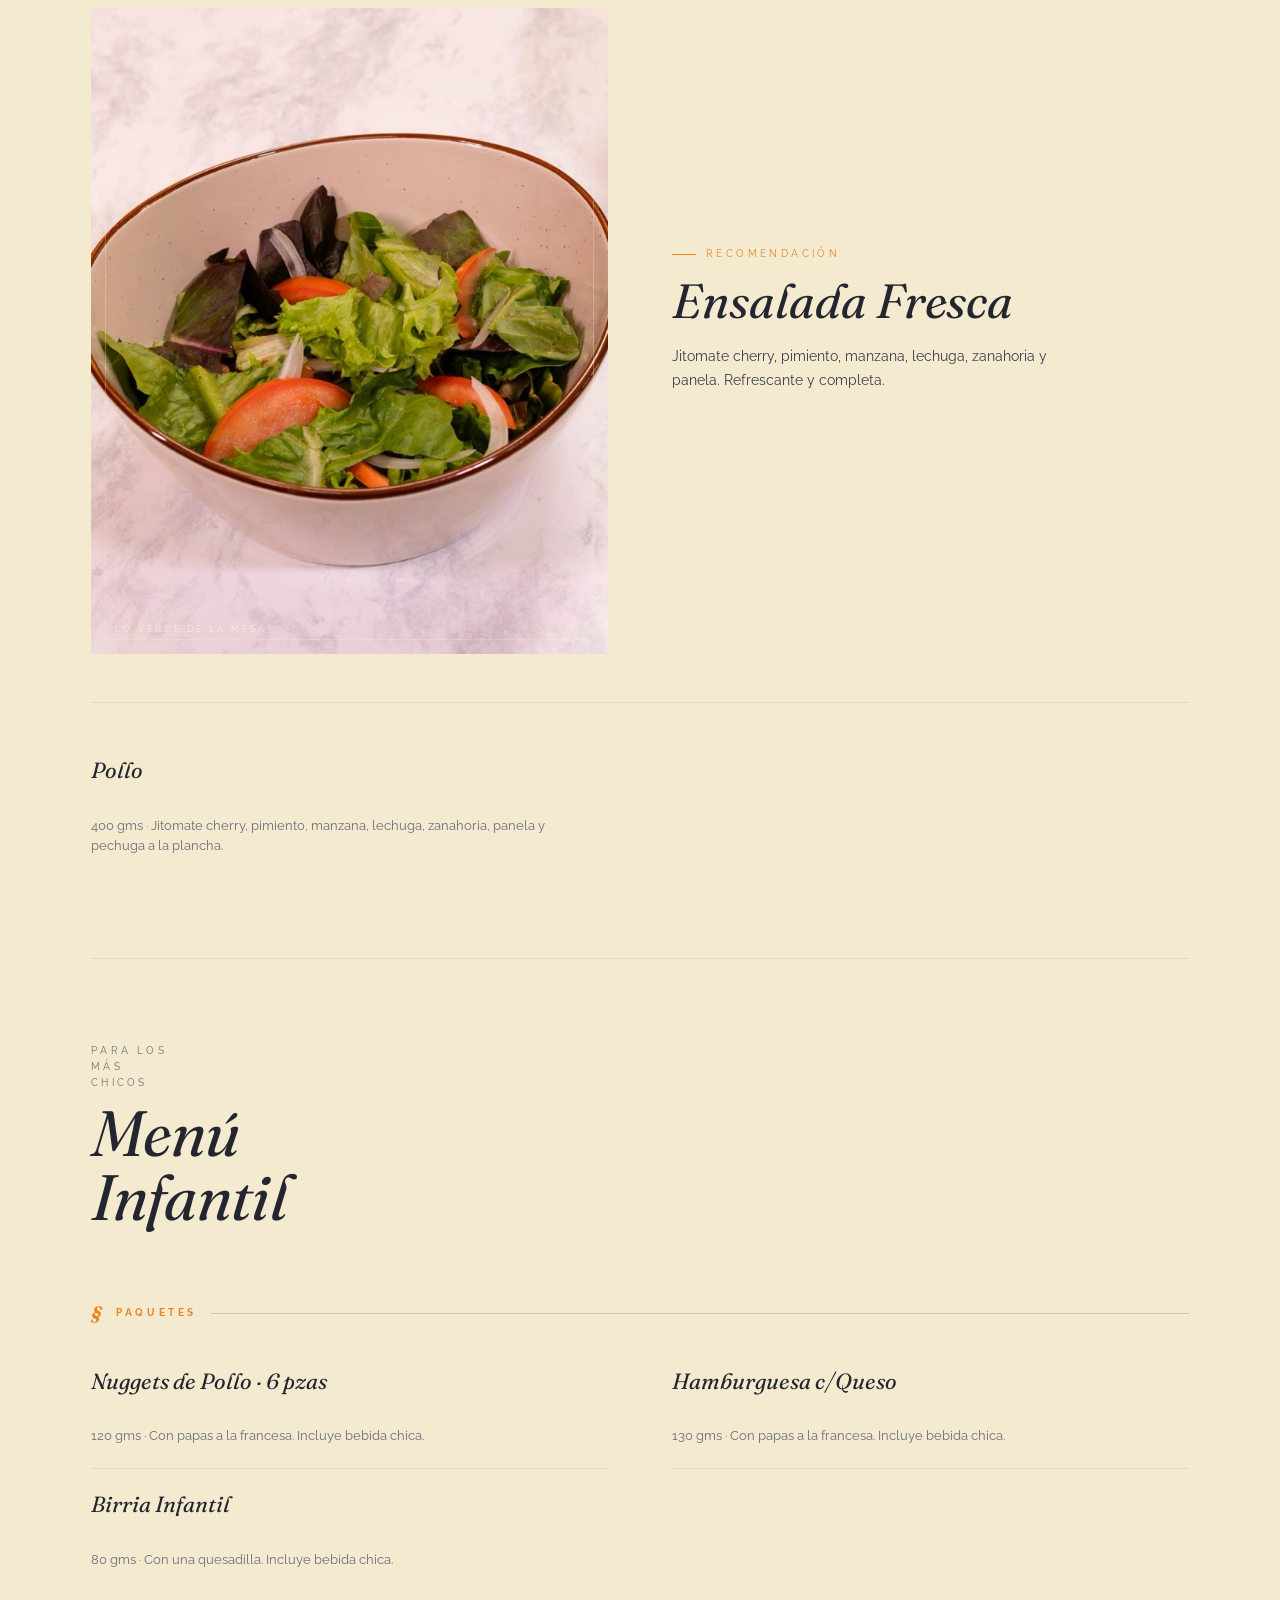
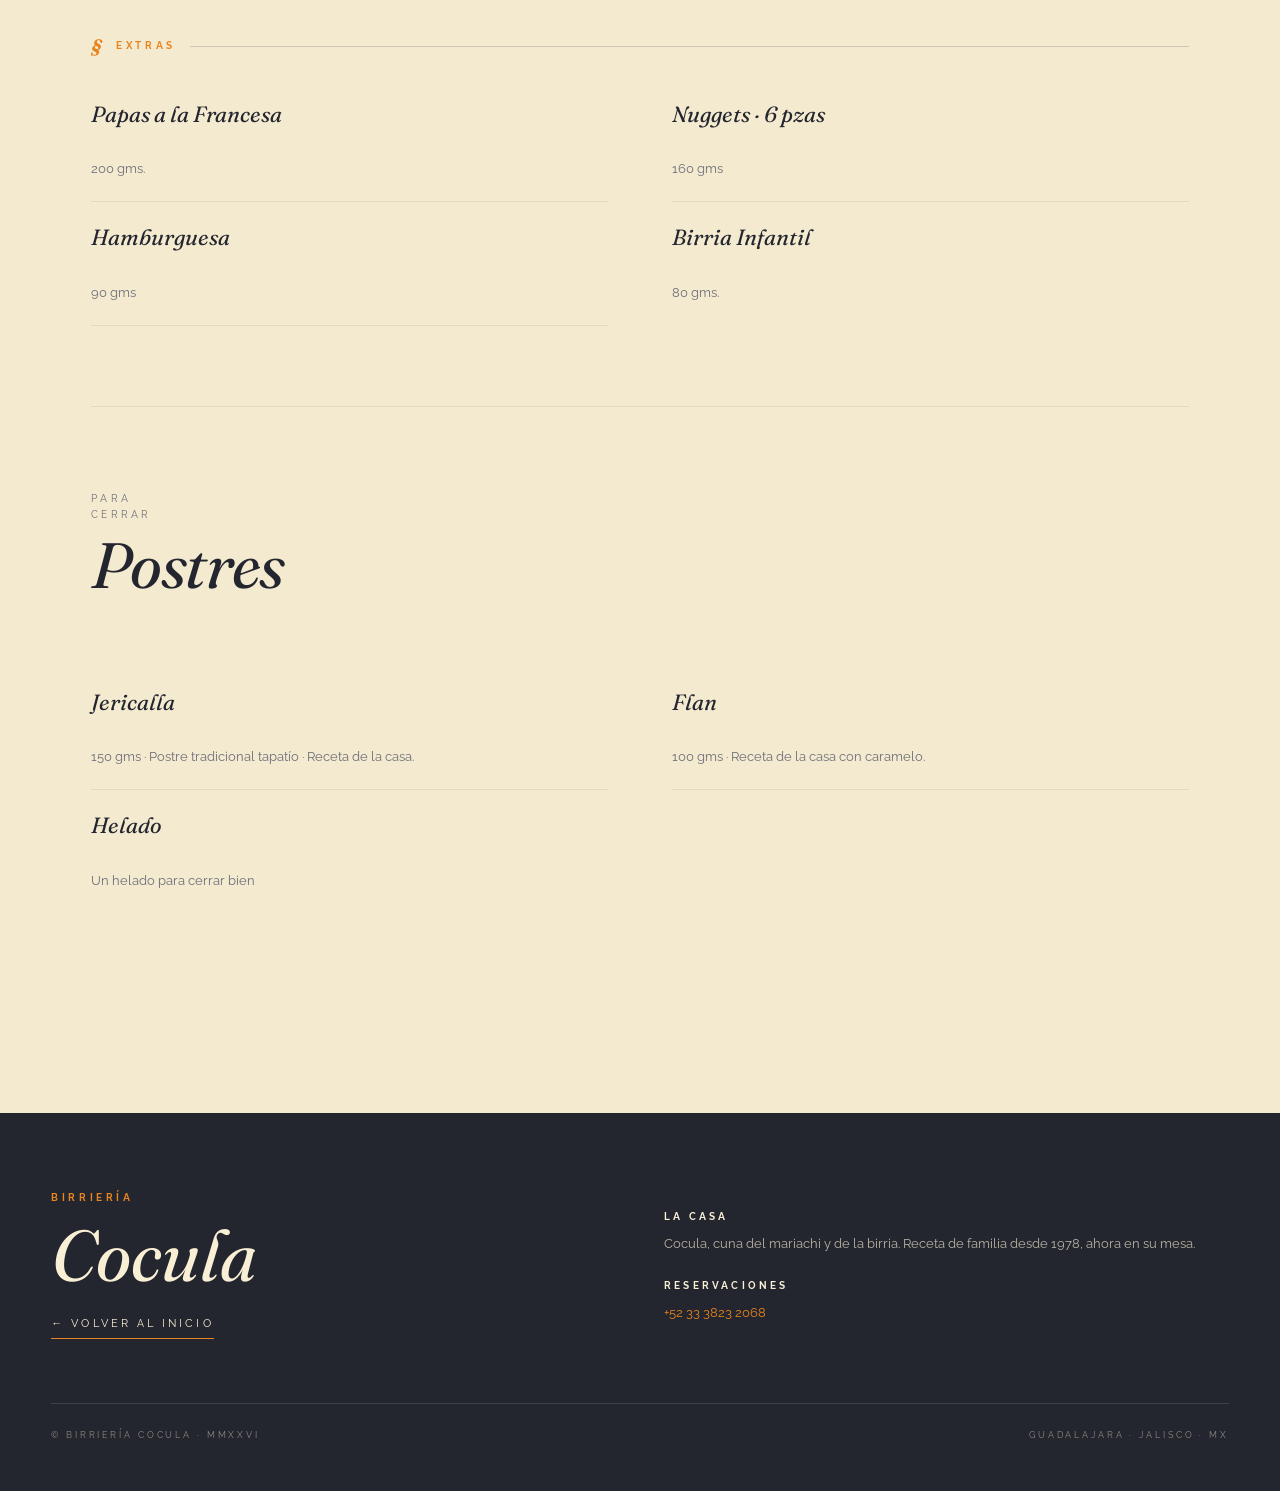
==== commit 6a0ec5b4: "Actualizar foto de queso fundido y agregar feature con foto a quesadilla Co-Authored-By: Claude Opus" ====
--- a/menu.html
+++ b/menu.html
@@ -1027,7 +1027,7 @@
       <!-- Feature: Queso fundido -->
       <div class="feature">
         <div class="feature__media">
-          <img src="assets/images/menu/queso-quesadilla-natural.jpg" alt="Queso y quesadilla natural" loading="lazy" />
+          <img src="assets/images/menu/queso-fundido-nuevo.jpg" alt="Queso fundido" loading="lazy" />
           <span class="feature__caption">Para compartir</span>
         </div>
         <div class="feature__body">
@@ -1080,23 +1080,27 @@
         </div>
       </div>
 
-      <!-- Quesadilla con variantes -->
-      <div class="items" style="margin-top:8px">
-        <div class="item">
-          <div class="item__head">
-            <h4 class="item__name">Quesadilla</h4>
-            
-            
-          </div>
-          <p class="item__desc">Tortilla recién hecha, doblada al gusto.</p>
-          <div class="item__variants">
+      <!-- Feature: Quesadilla -->
+      <div class="feature feature--reverse">
+        <div class="feature__media">
+          <img src="assets/images/menu/quesadillas-nuevo.jpg" alt="Quesadilla" loading="lazy" />
+          <span class="feature__caption">Recién hecha</span>
+        </div>
+        <div class="feature__body">
+          <p class="feature__tag">Clásico</p>
+          <h3 class="feature__title">Quesadilla <em style="font-style:italic;">al gusto</em></h3>
+          <p class="feature__text">Tortilla recién hecha, doblada al gusto, con queso derretido y el relleno que elijas.</p>
+          <div class="item__variants" style="margin-top:14px">
             <div class="variant"><span class="variant__name">Sencilla</span></div>
             <div class="variant"><span class="variant__name">Champiñones</span></div>
             <div class="variant"><span class="variant__name">Chorizo</span></div>
             <div class="variant"><span class="variant__name">Birria</span></div>
           </div>
         </div>
-
+      </div>
+
+      <!-- Carne asada -->
+      <div class="items" style="margin-top:8px">
         <div class="item">
           <div class="item__head">
             <h4 class="item__name">Carne Asada</h4>
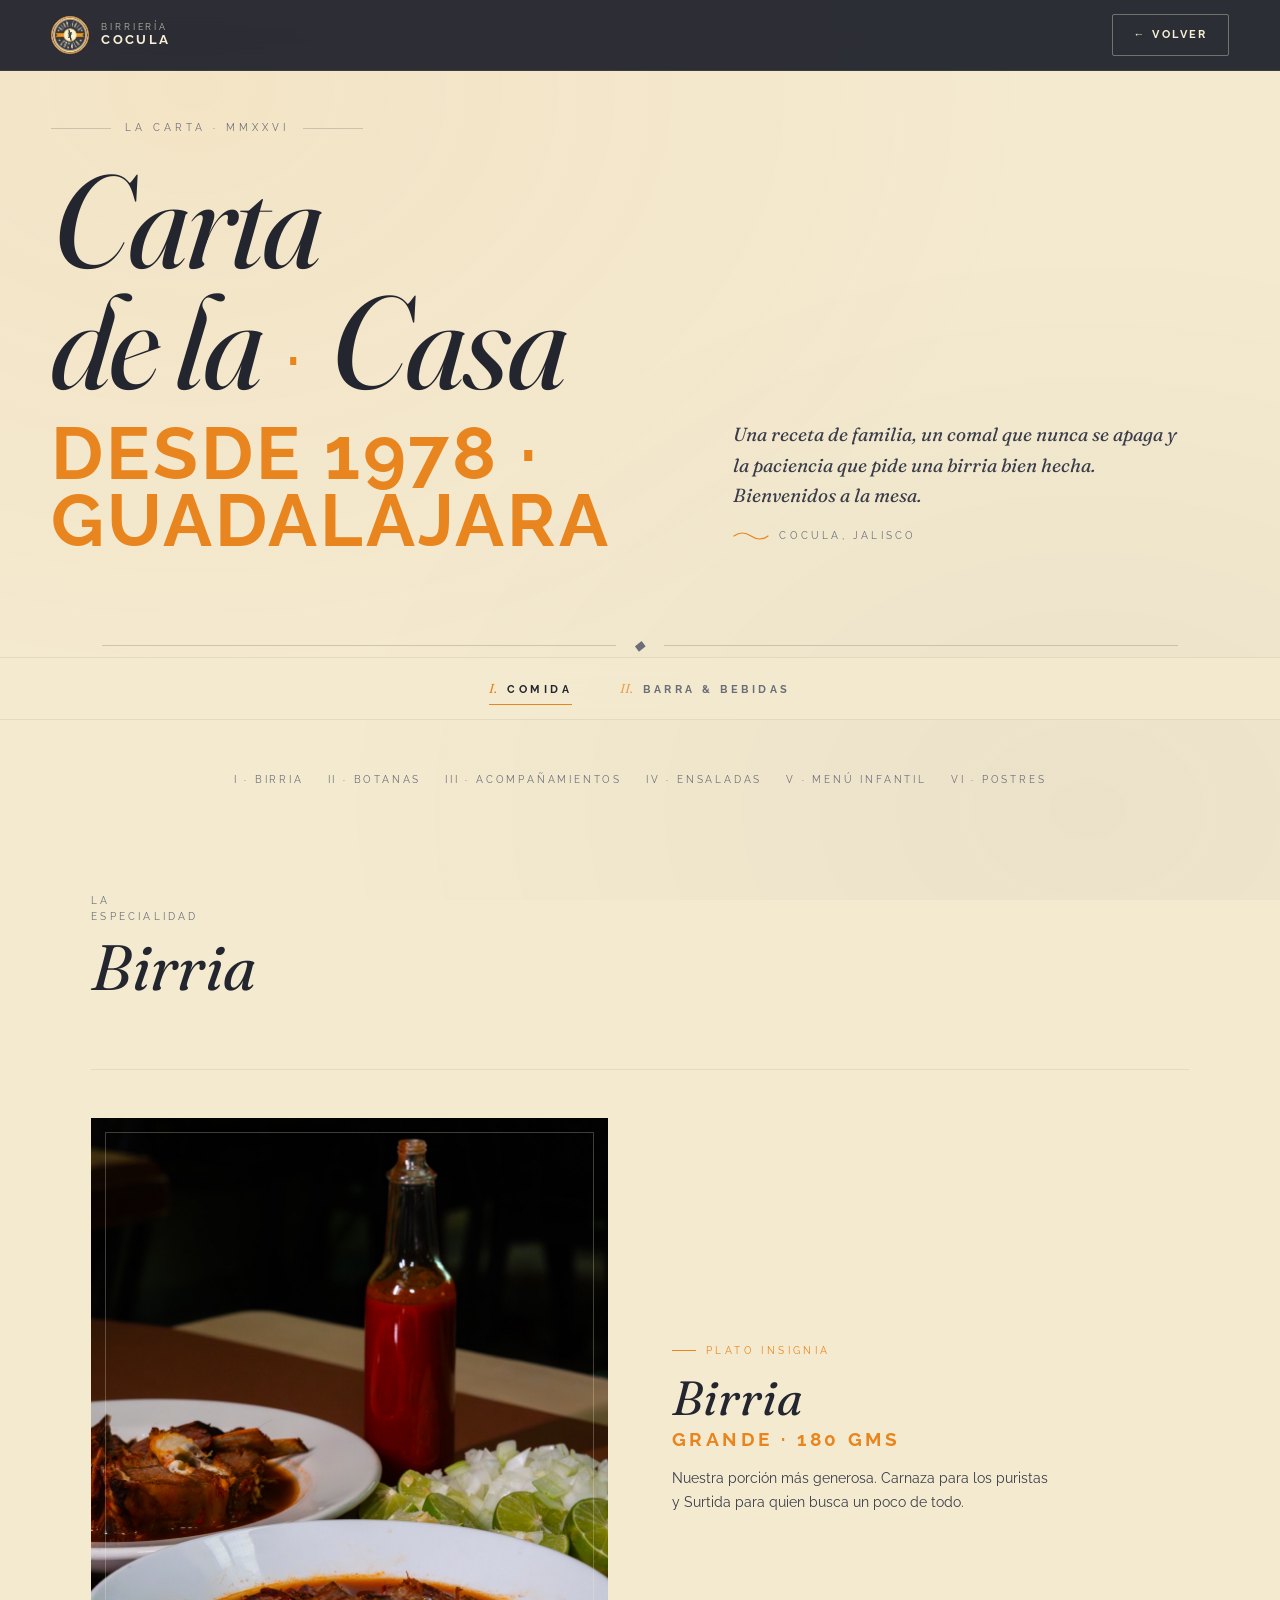
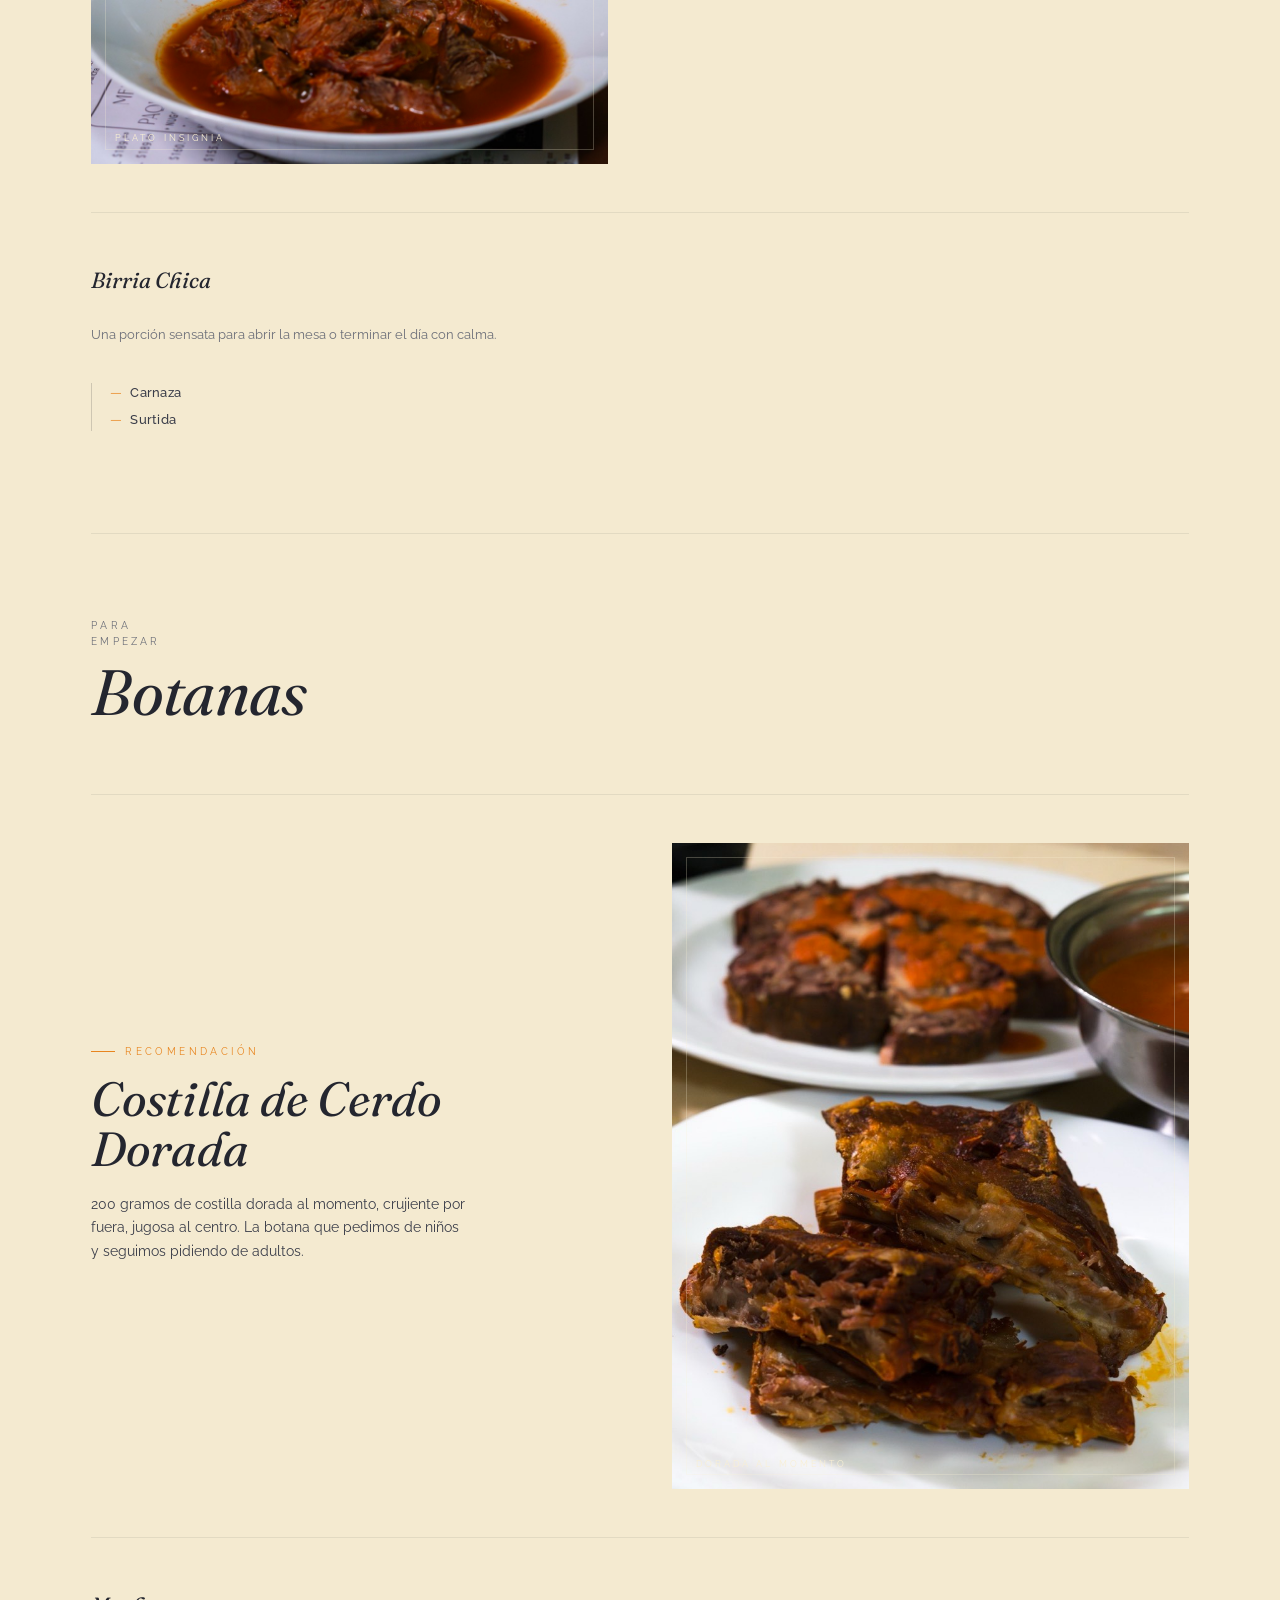
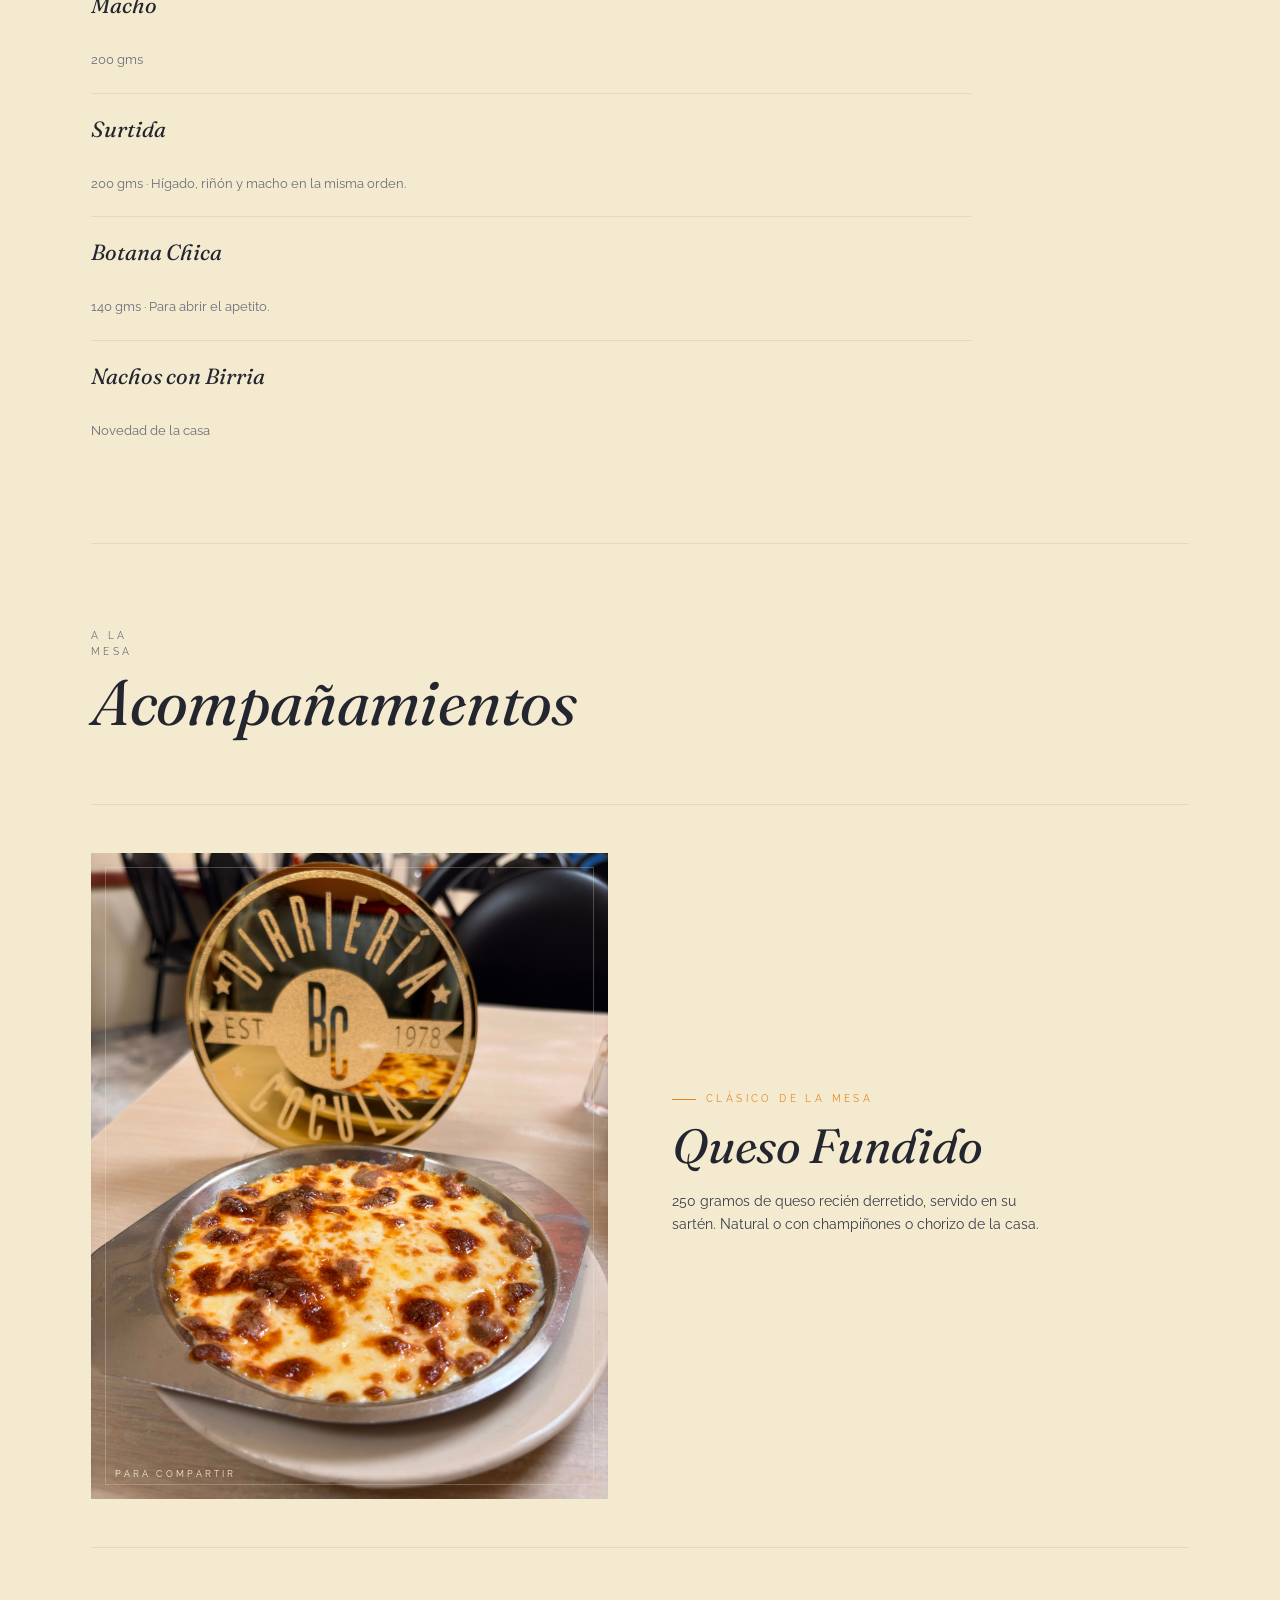
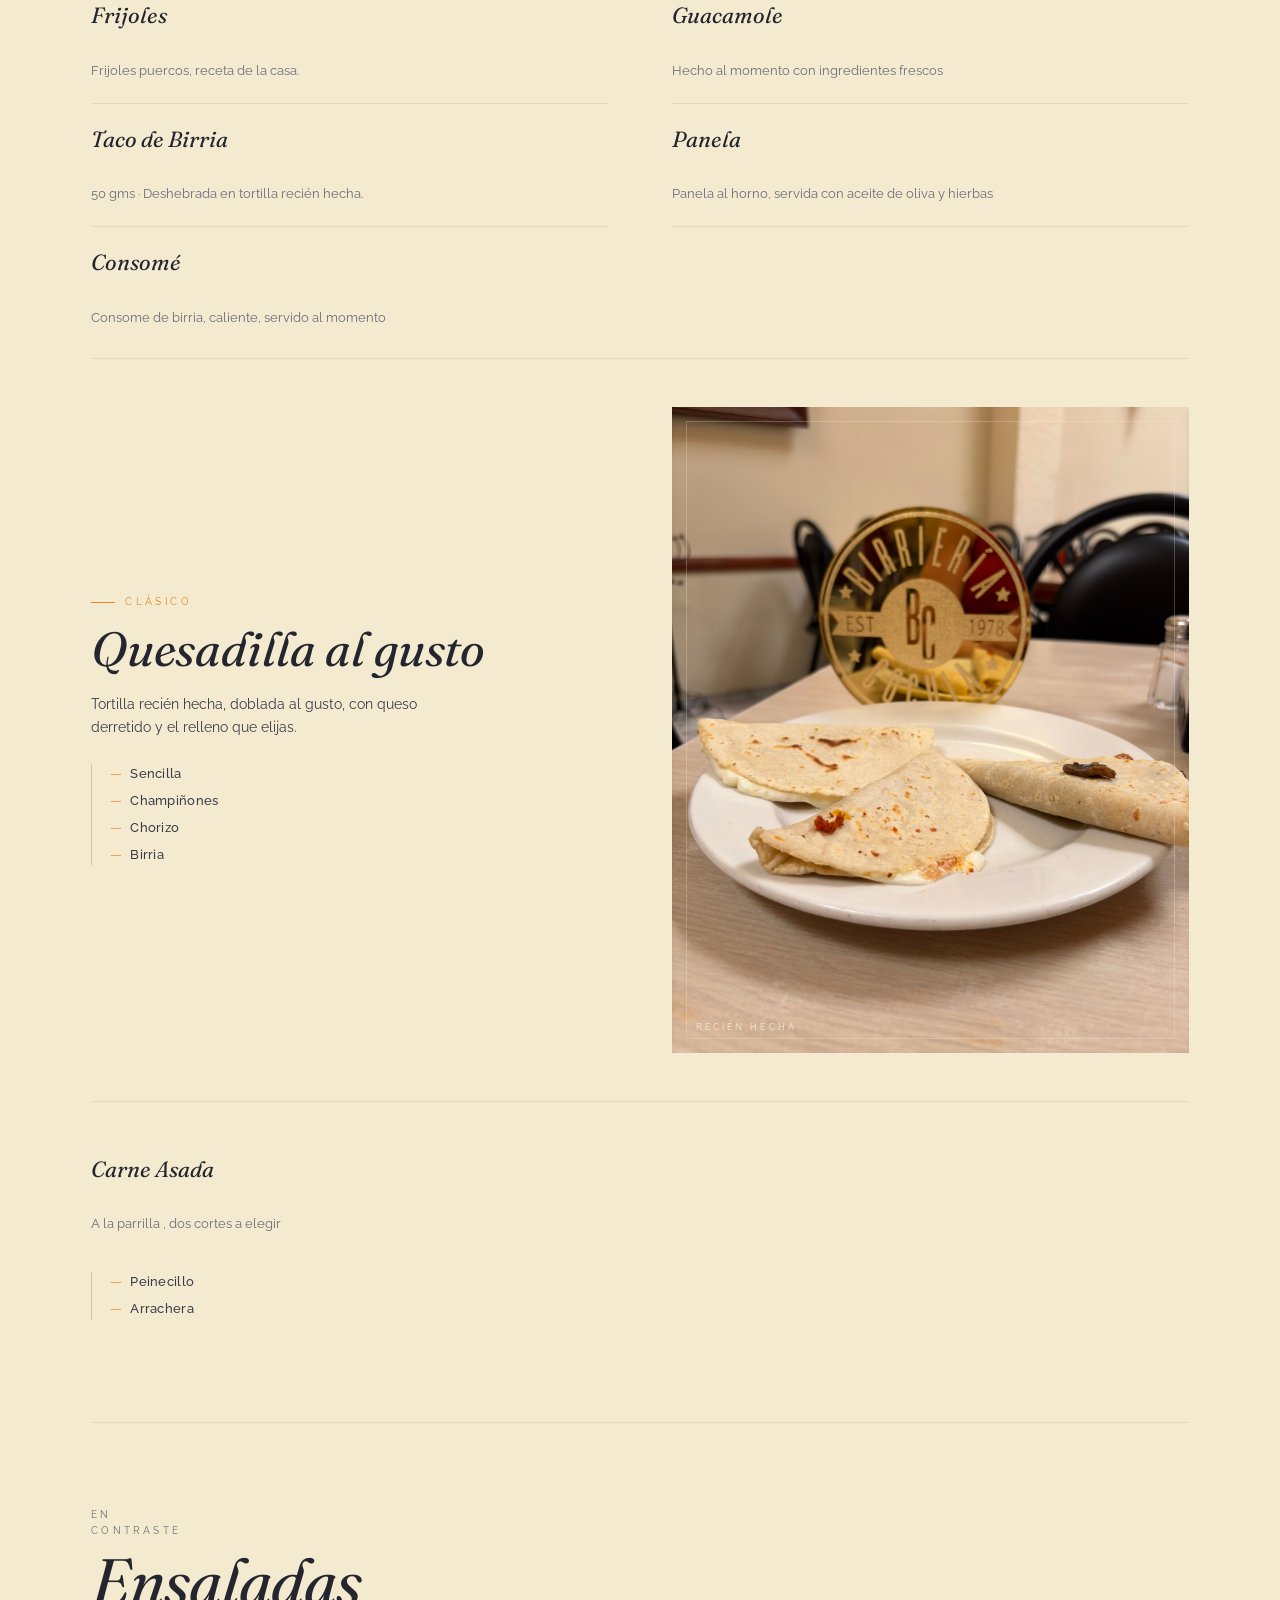
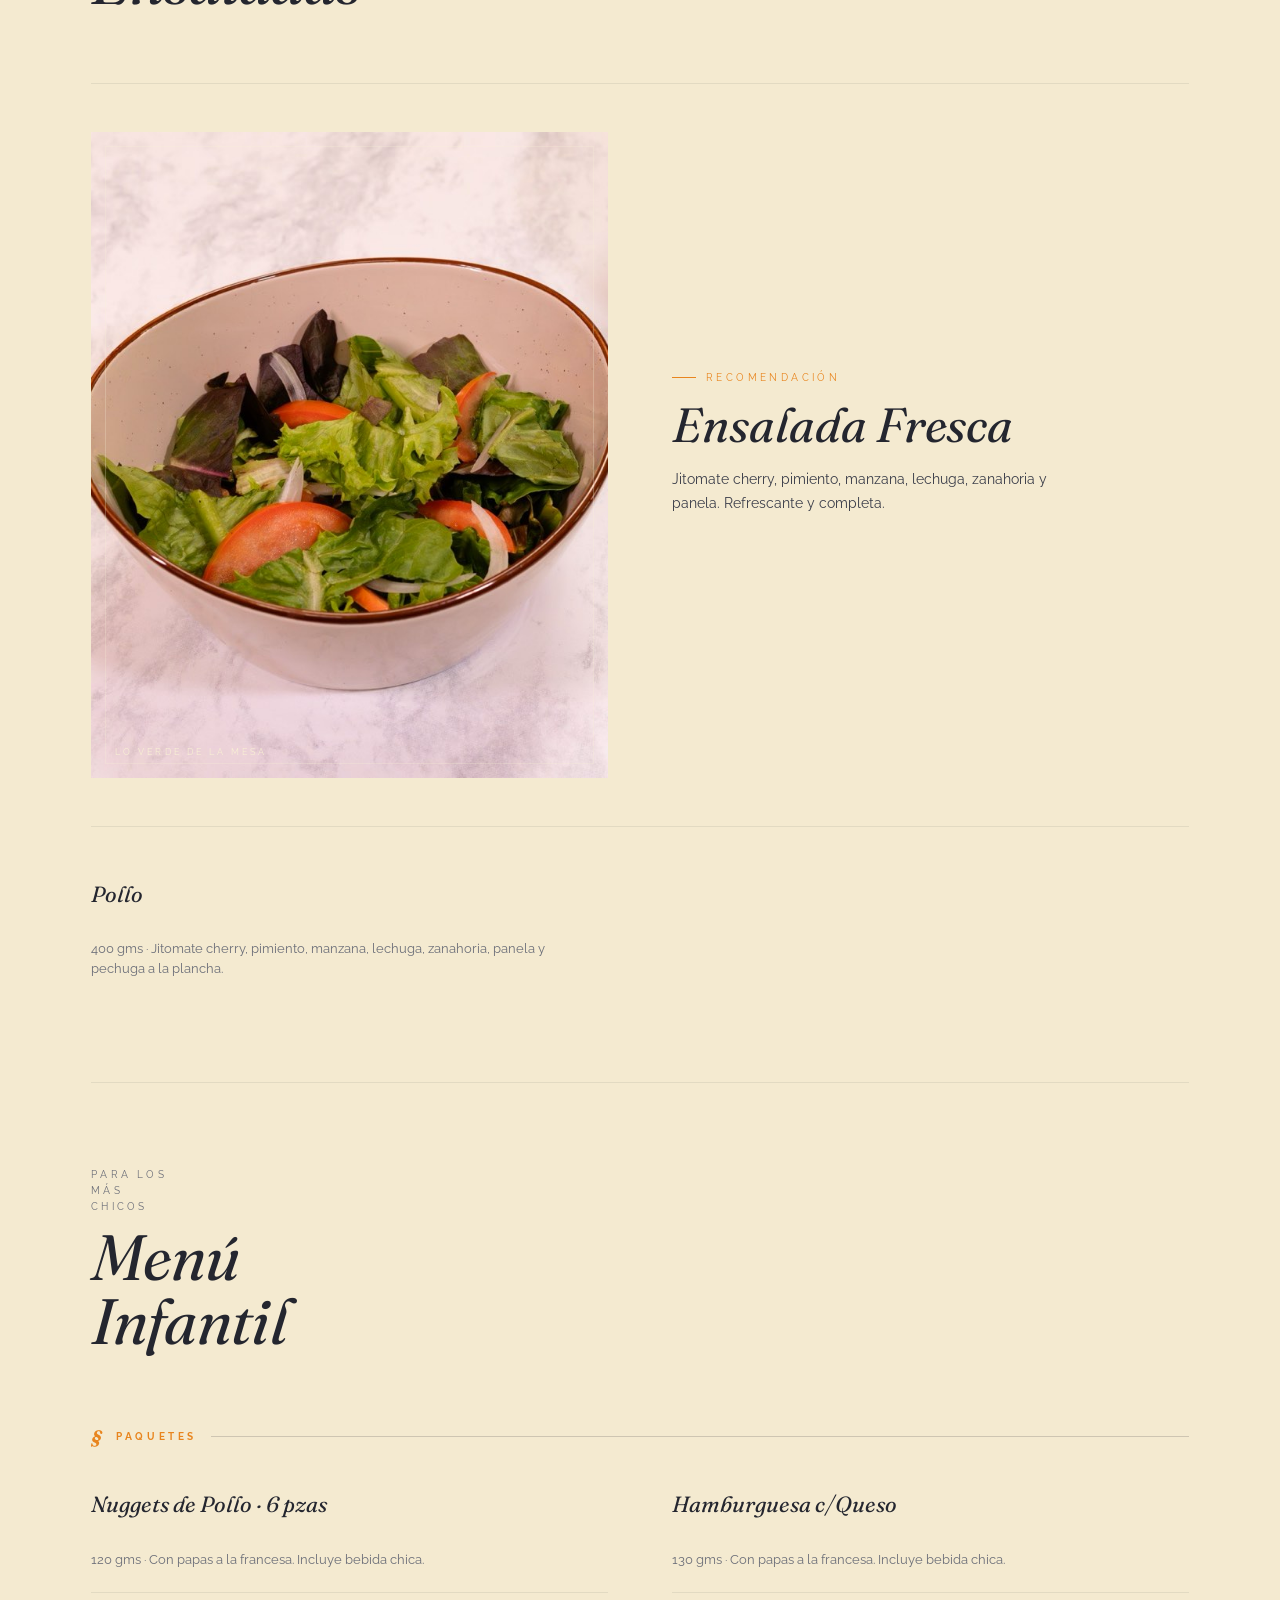
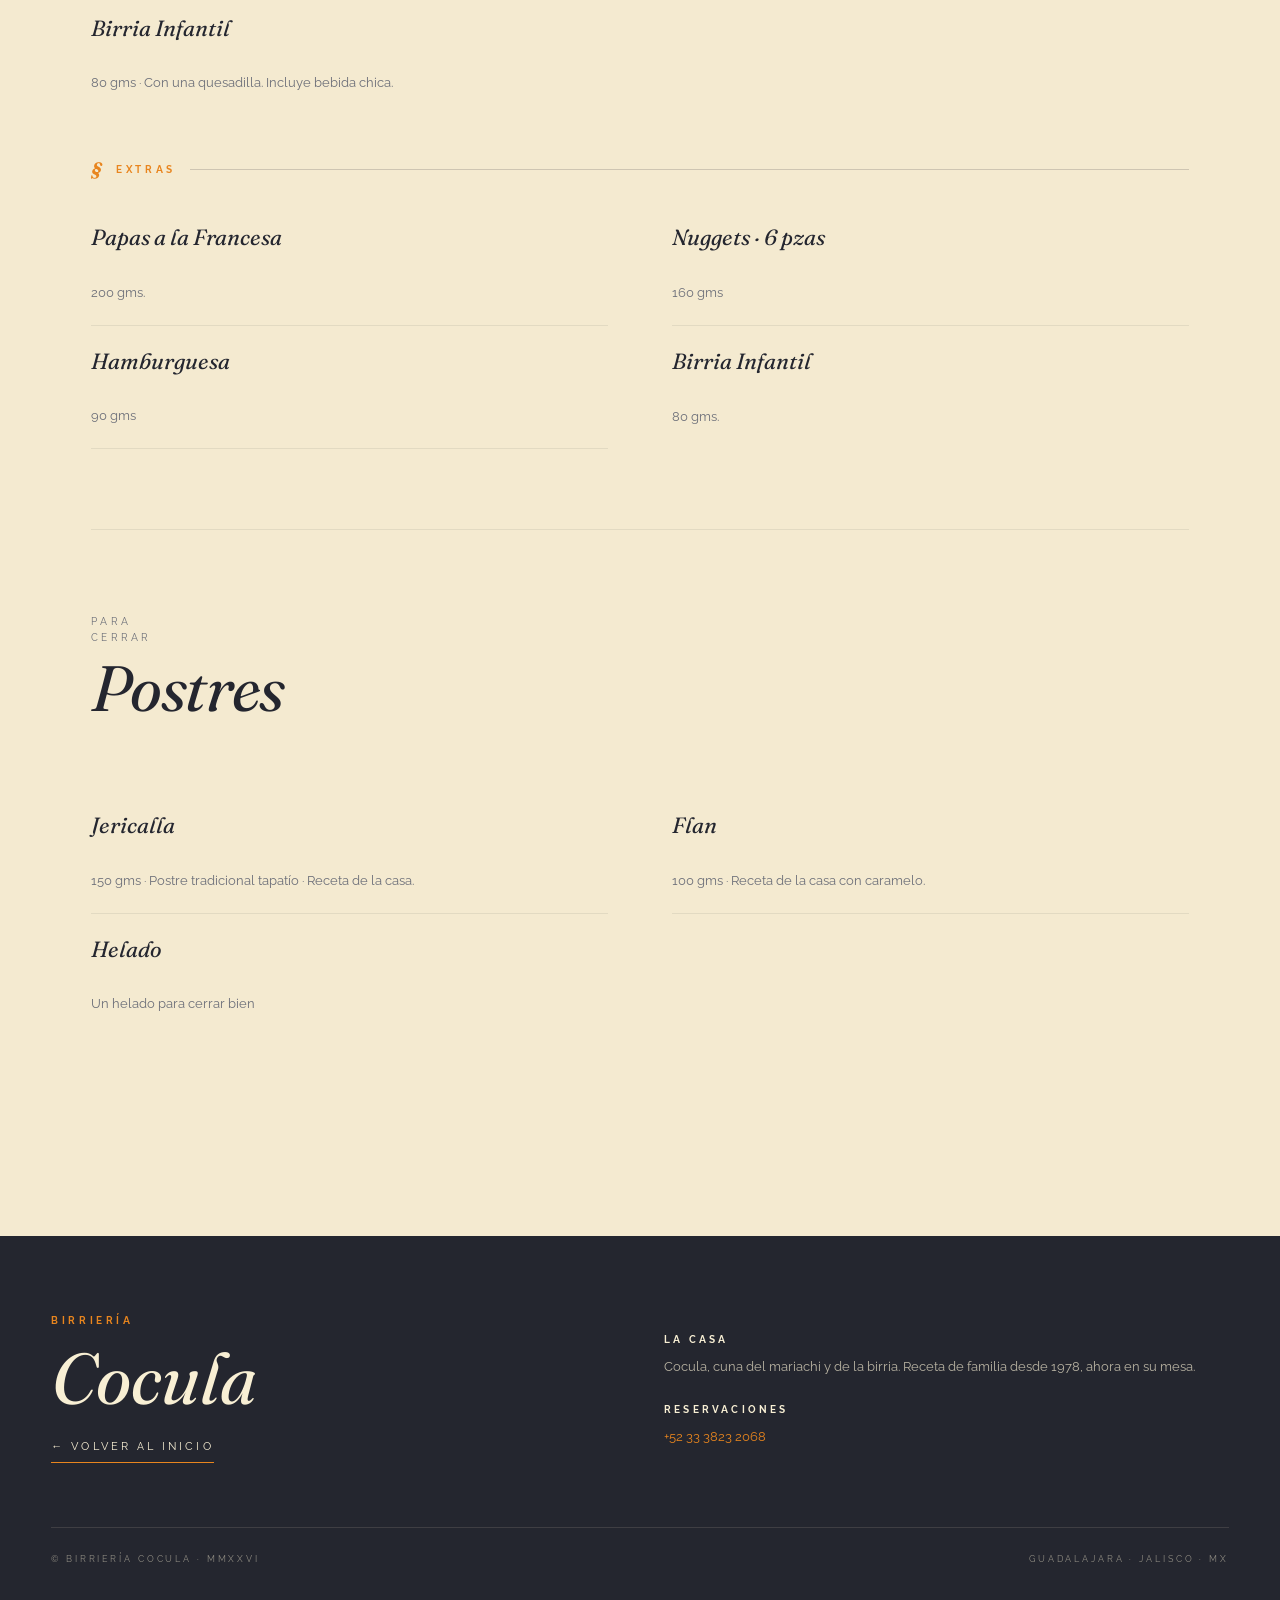
==== commit 1cc6dd41: "Agregar Nachos con Birria como nueva botana Co-Authored-By: Claude Opus 4.7 <noreply@anthropic.com>" ====
--- a/menu.html
+++ b/menu.html
@@ -1007,10 +1007,18 @@
         <div class="item">
           <div class="item__head">
             <h4 class="item__name">Botana Chica</h4>
-            
-            
+
+
           </div>
           <p class="item__desc">140 gms · Para abrir el apetito.</p>
+        </div>
+        <div class="item">
+          <div class="item__head">
+            <h4 class="item__name">Nachos con Birria</h4>
+
+
+          </div>
+          <p class="item__desc">Novedad de la casa</p>
         </div>
       </div>
     </article>
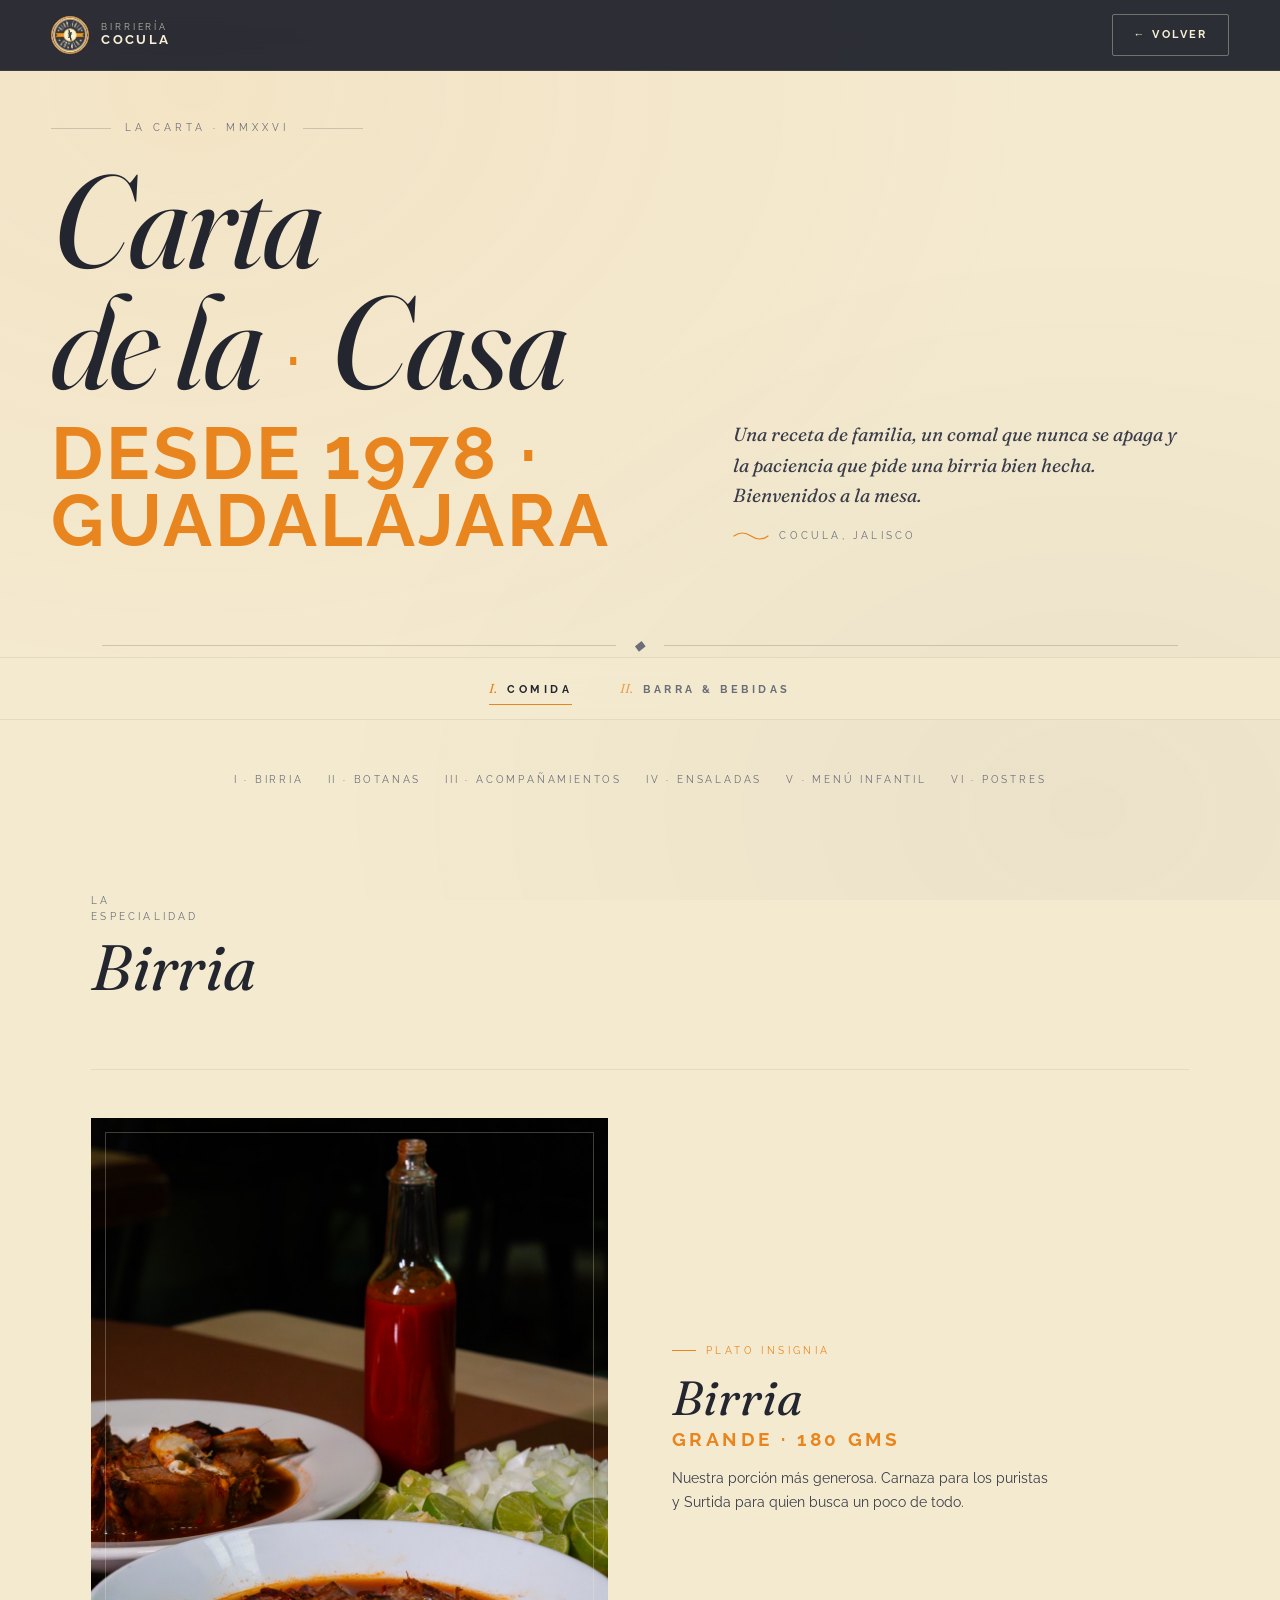
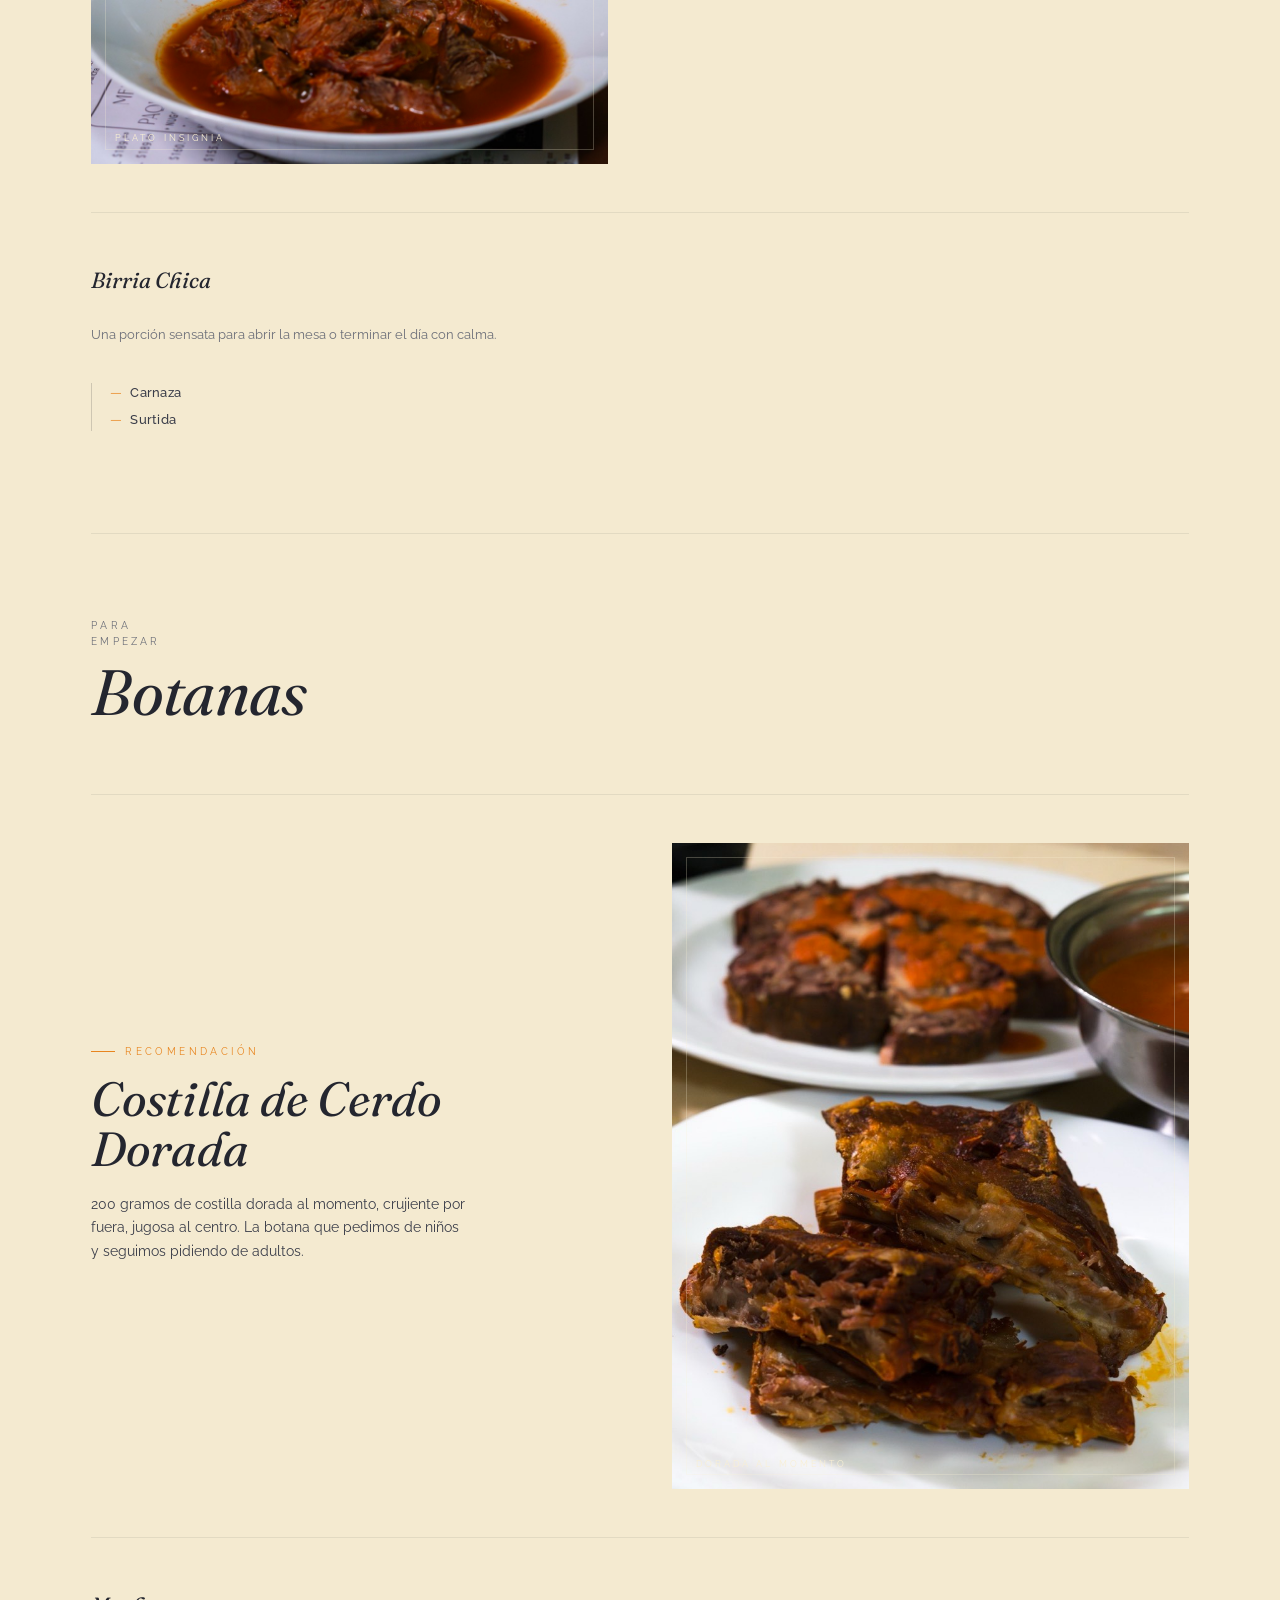
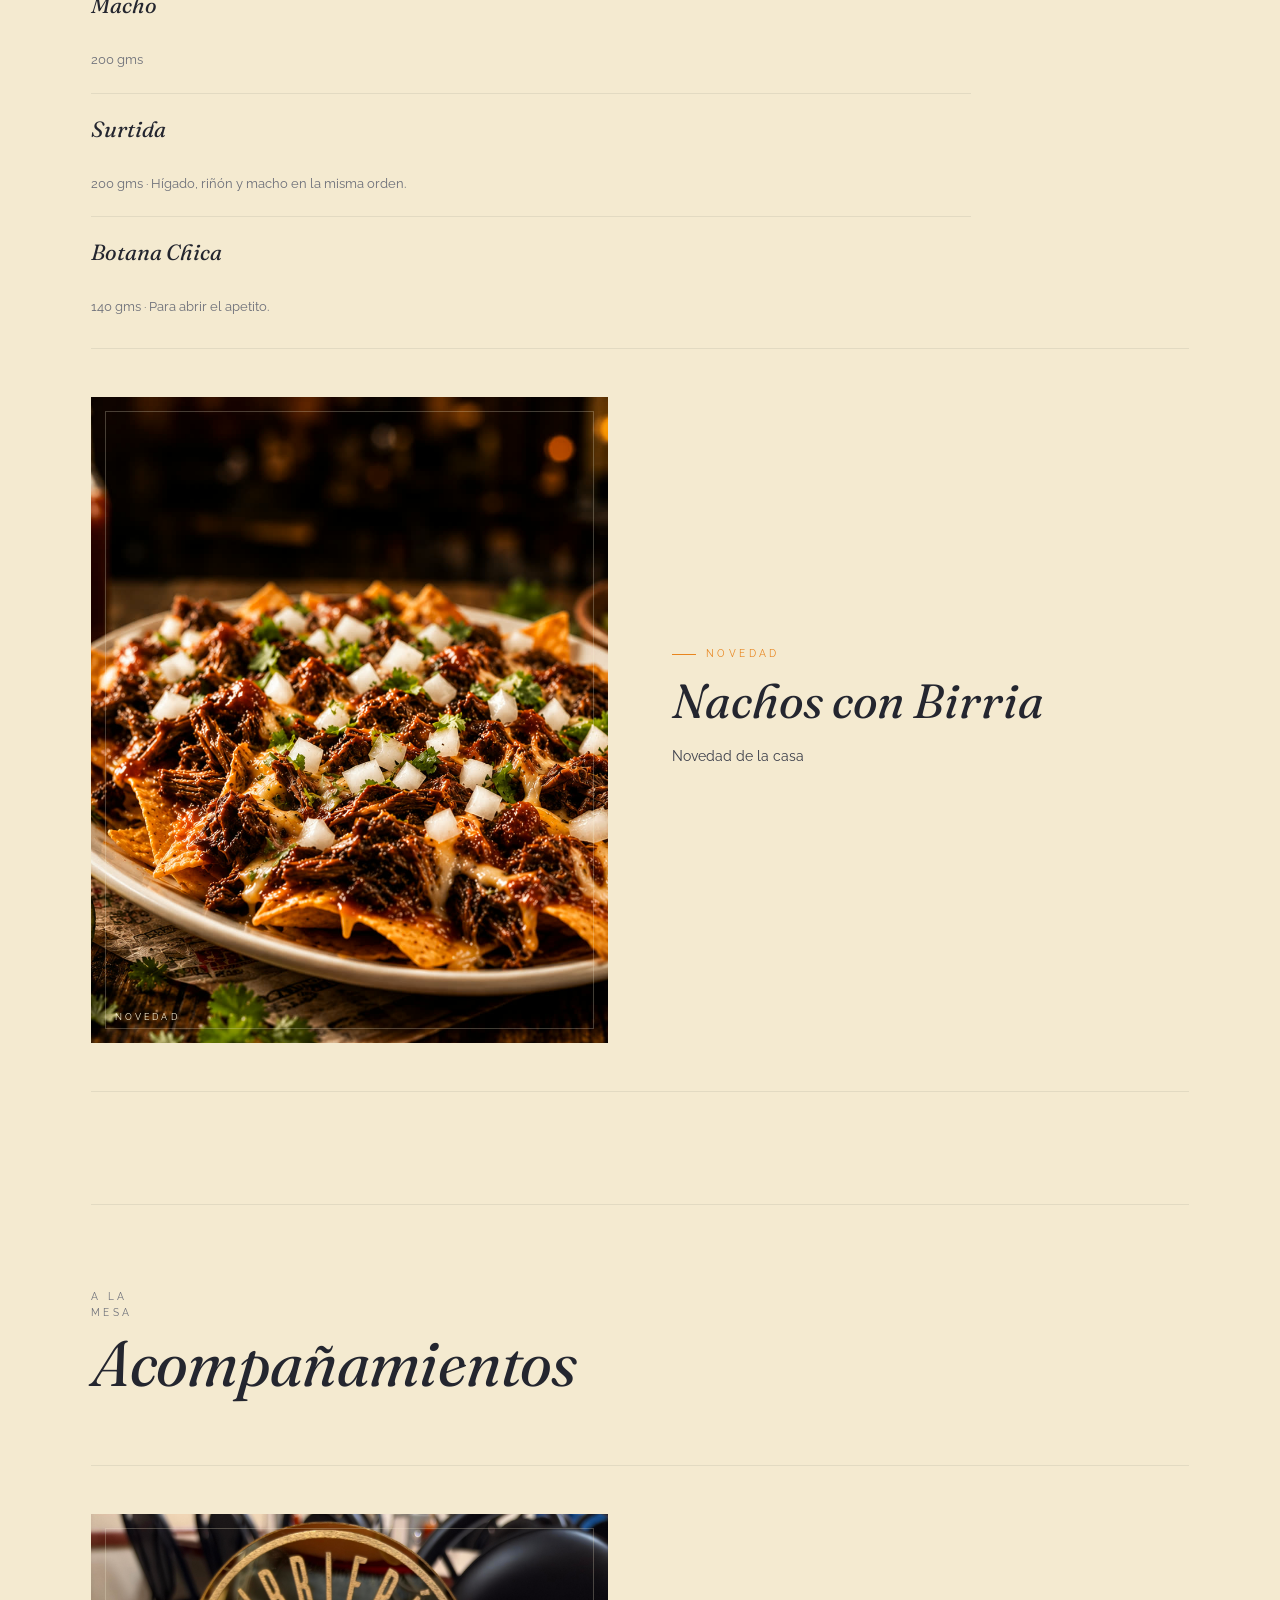
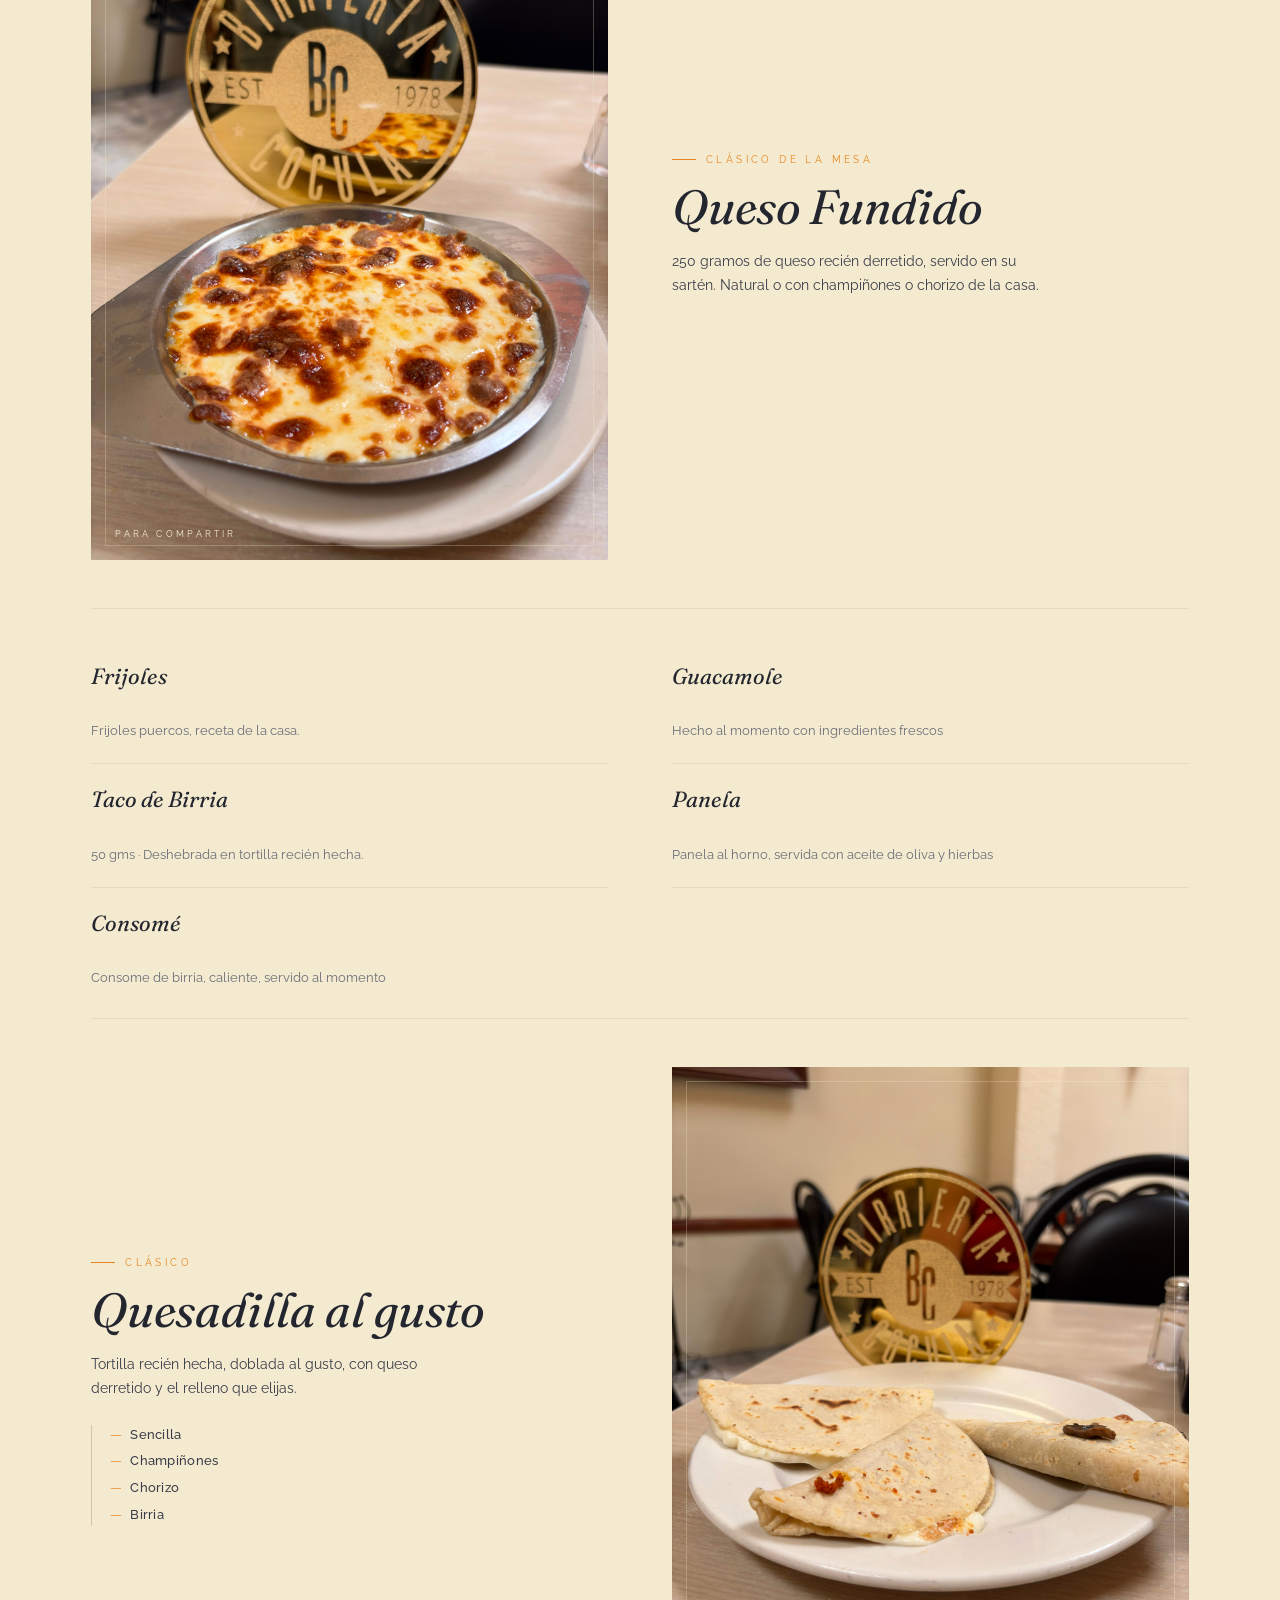
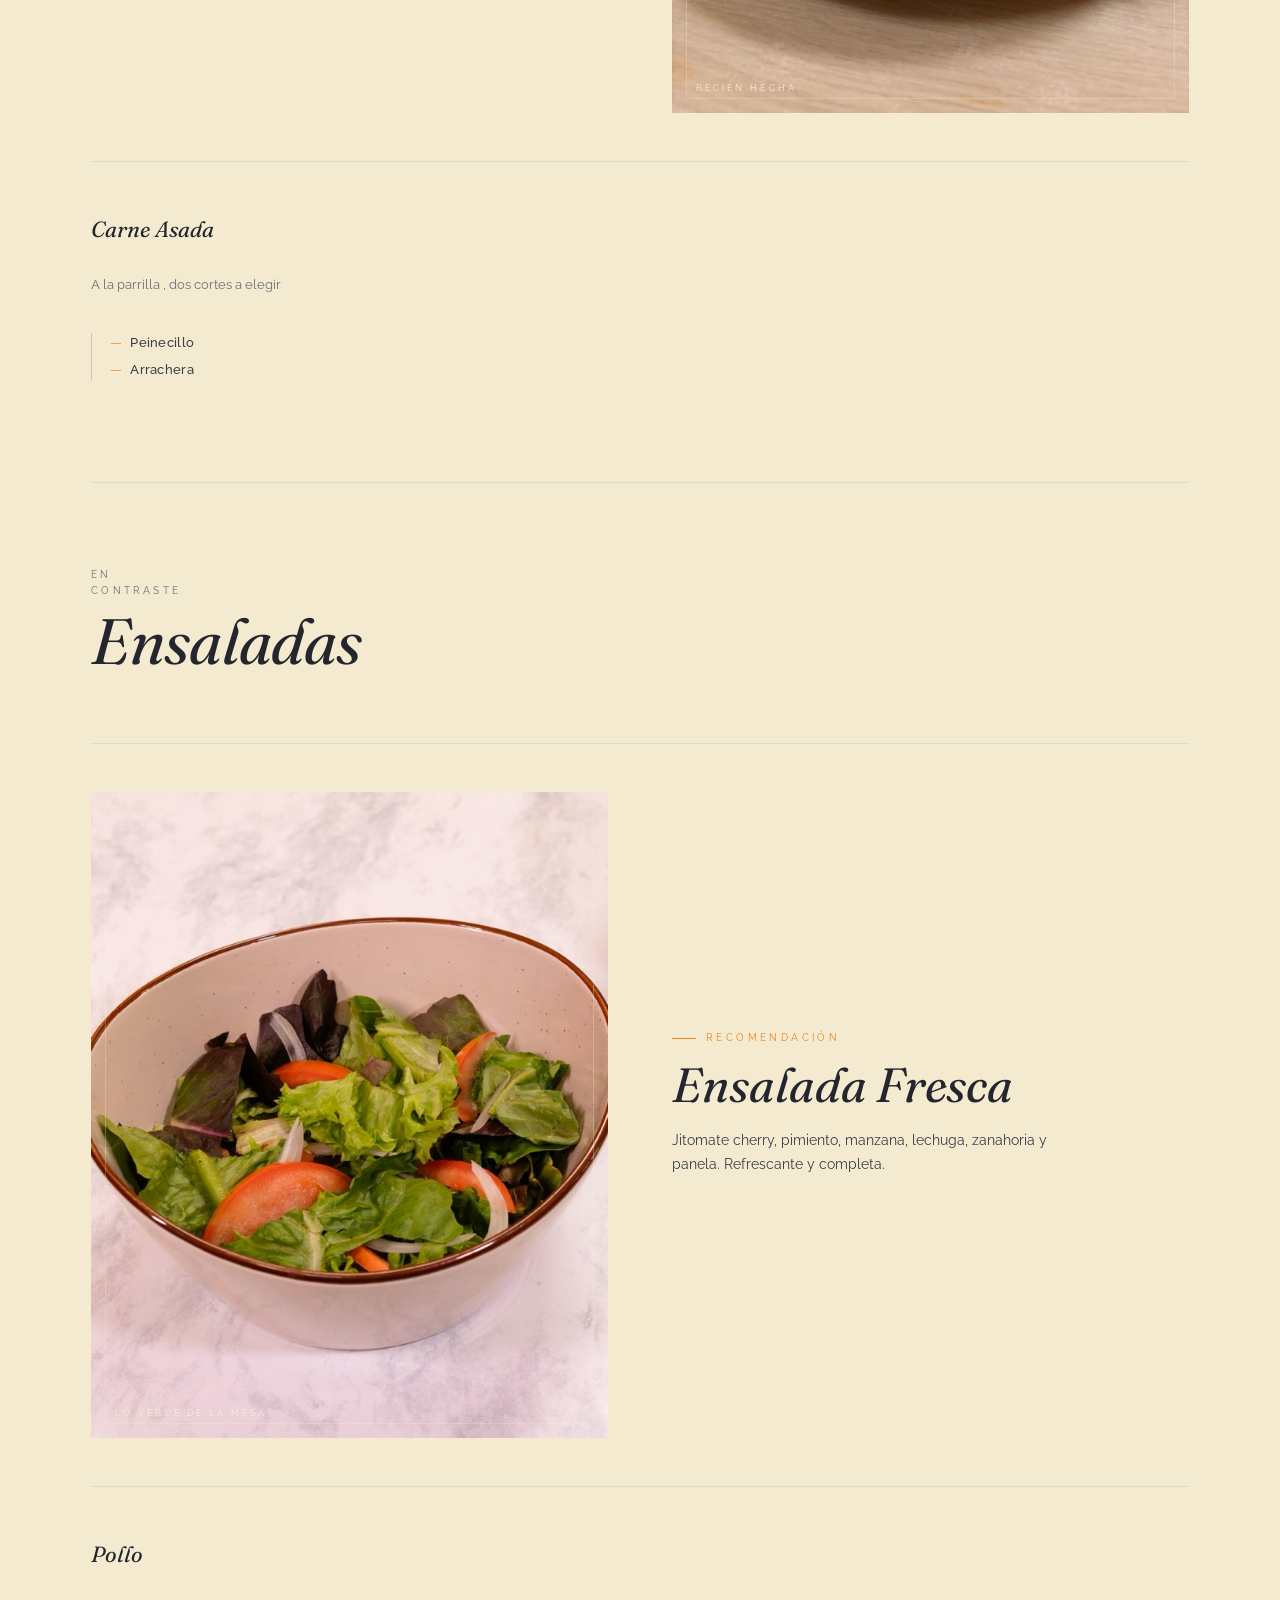
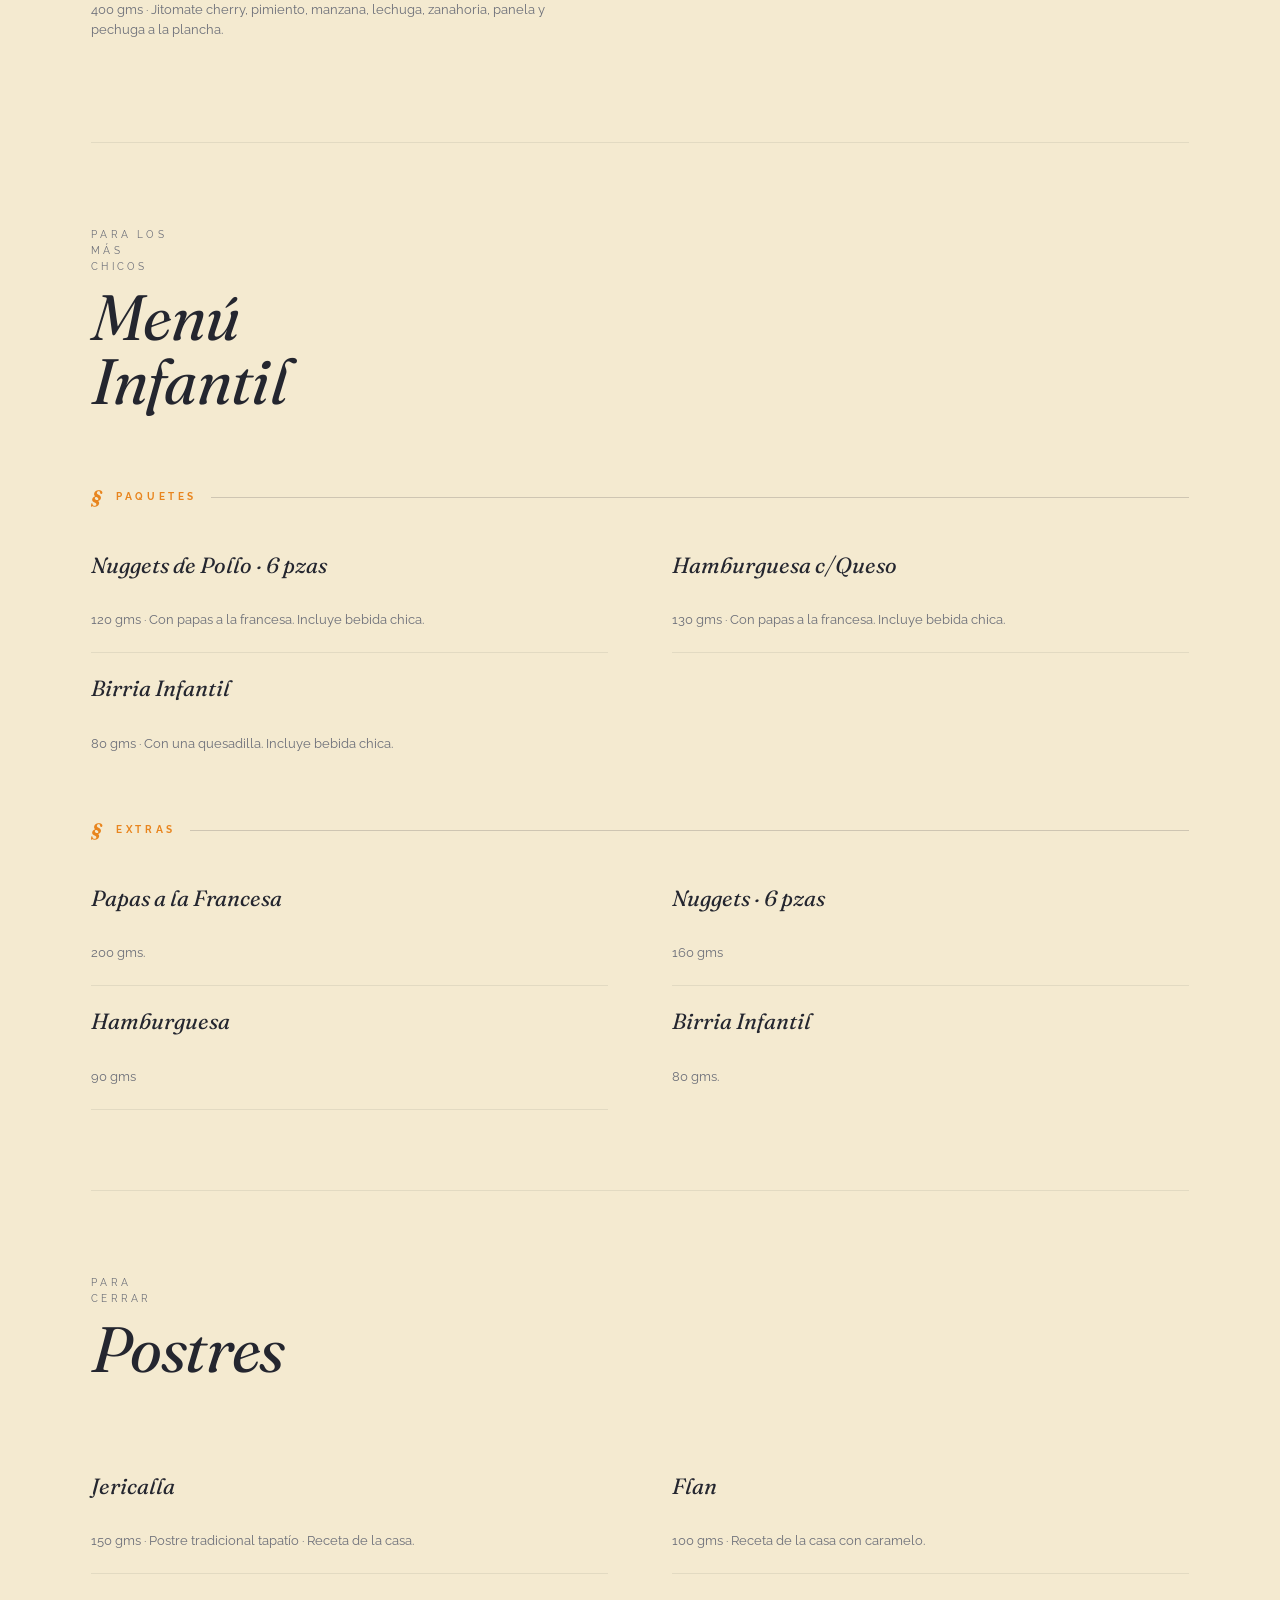
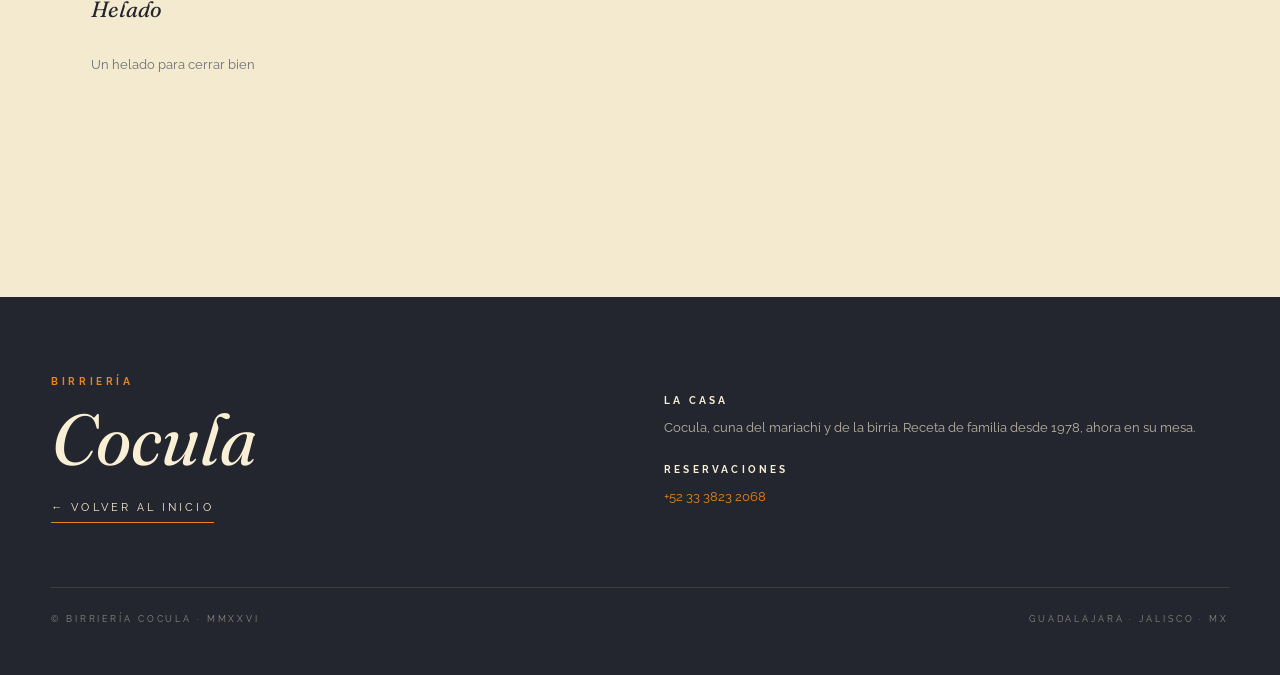
==== commit 539d7640: "Add Nachos con Birria feature image to menu Co-Authored-By: Claude Opus 4.7 <noreply@anthropic.com>" ====
--- a/menu.html
+++ b/menu.html
@@ -1012,13 +1012,18 @@
           </div>
           <p class="item__desc">140 gms · Para abrir el apetito.</p>
         </div>
-        <div class="item">
-          <div class="item__head">
-            <h4 class="item__name">Nachos con Birria</h4>
-
-
-          </div>
-          <p class="item__desc">Novedad de la casa</p>
+      </div>
+
+      <!-- Feature: Nachos con Birria -->
+      <div class="feature">
+        <div class="feature__media">
+          <img src="assets/images/menu/nachos-birria.jpg" alt="Nachos con birria" loading="lazy" />
+          <span class="feature__caption">Novedad</span>
+        </div>
+        <div class="feature__body">
+          <p class="feature__tag">Novedad</p>
+          <h3 class="feature__title">Nachos con <em style="font-style:italic;">Birria</em></h3>
+          <p class="feature__text">Novedad de la casa</p>
         </div>
       </div>
     </article>
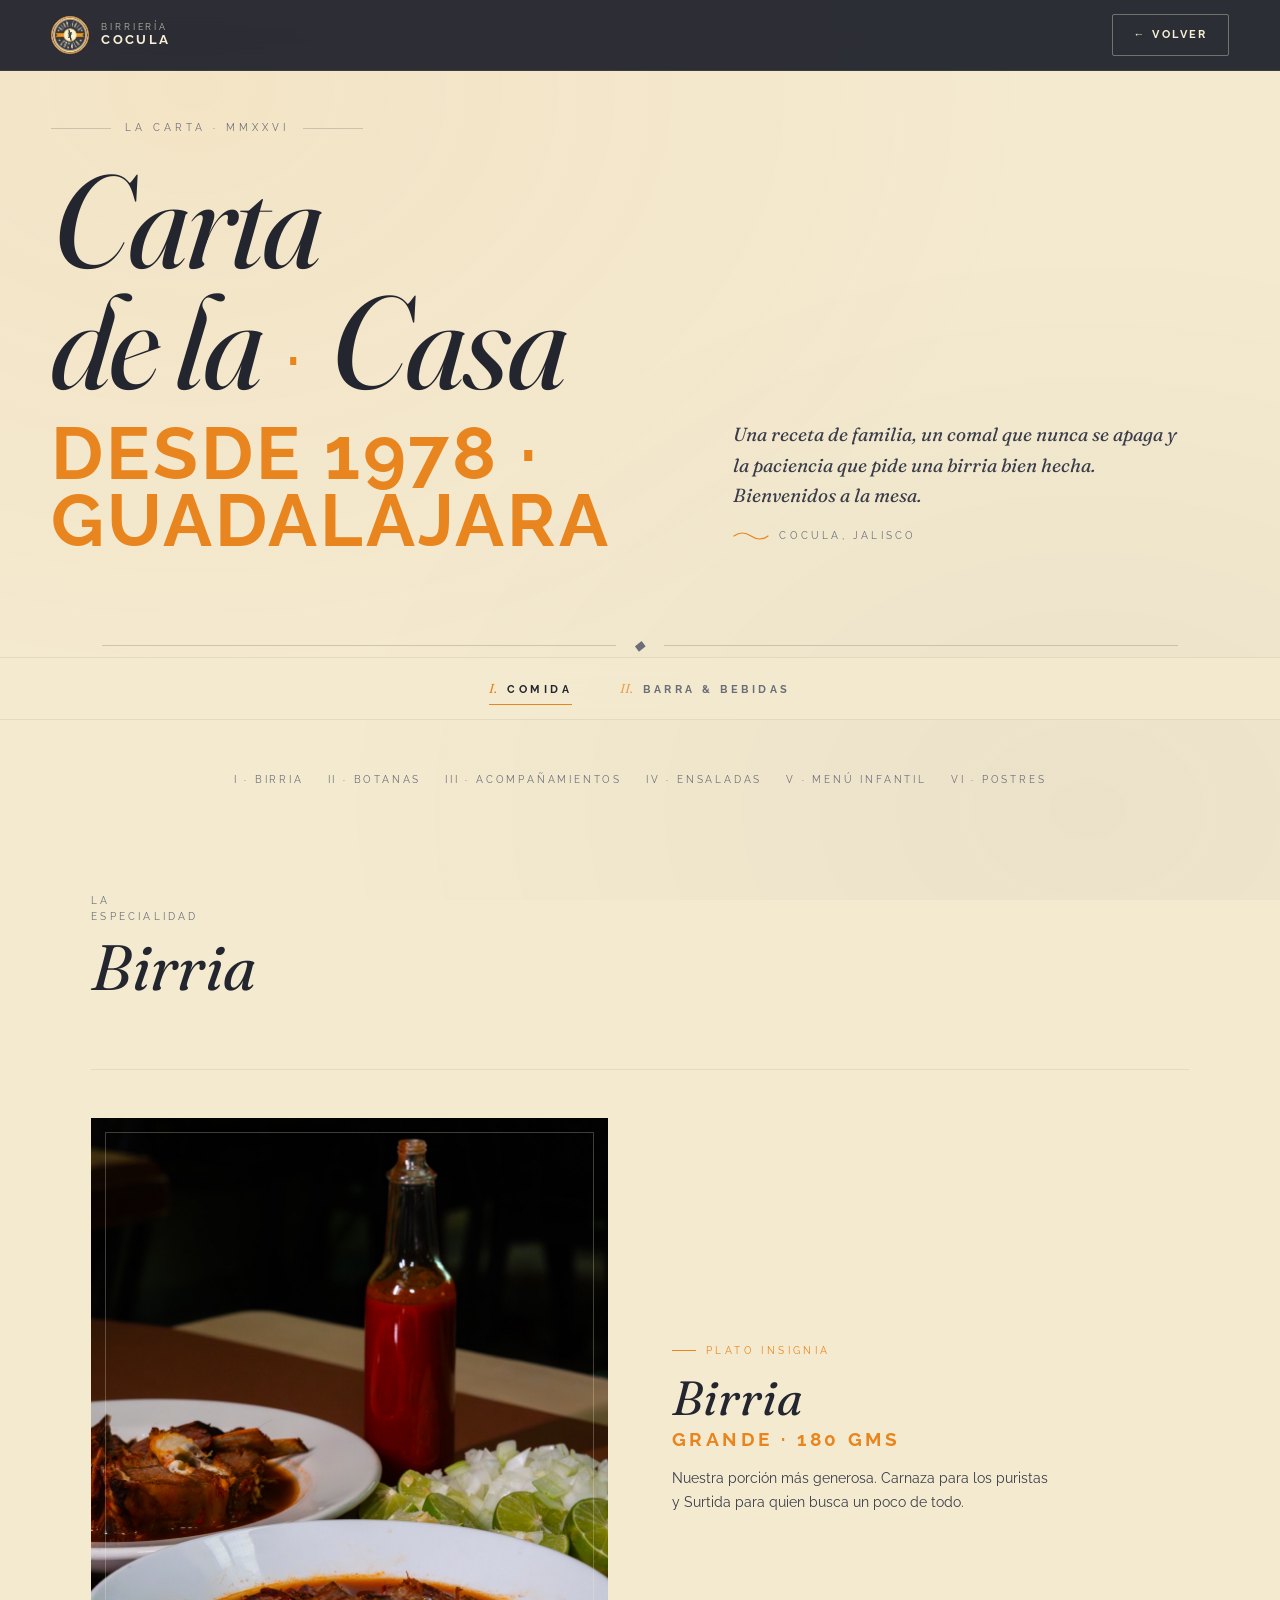
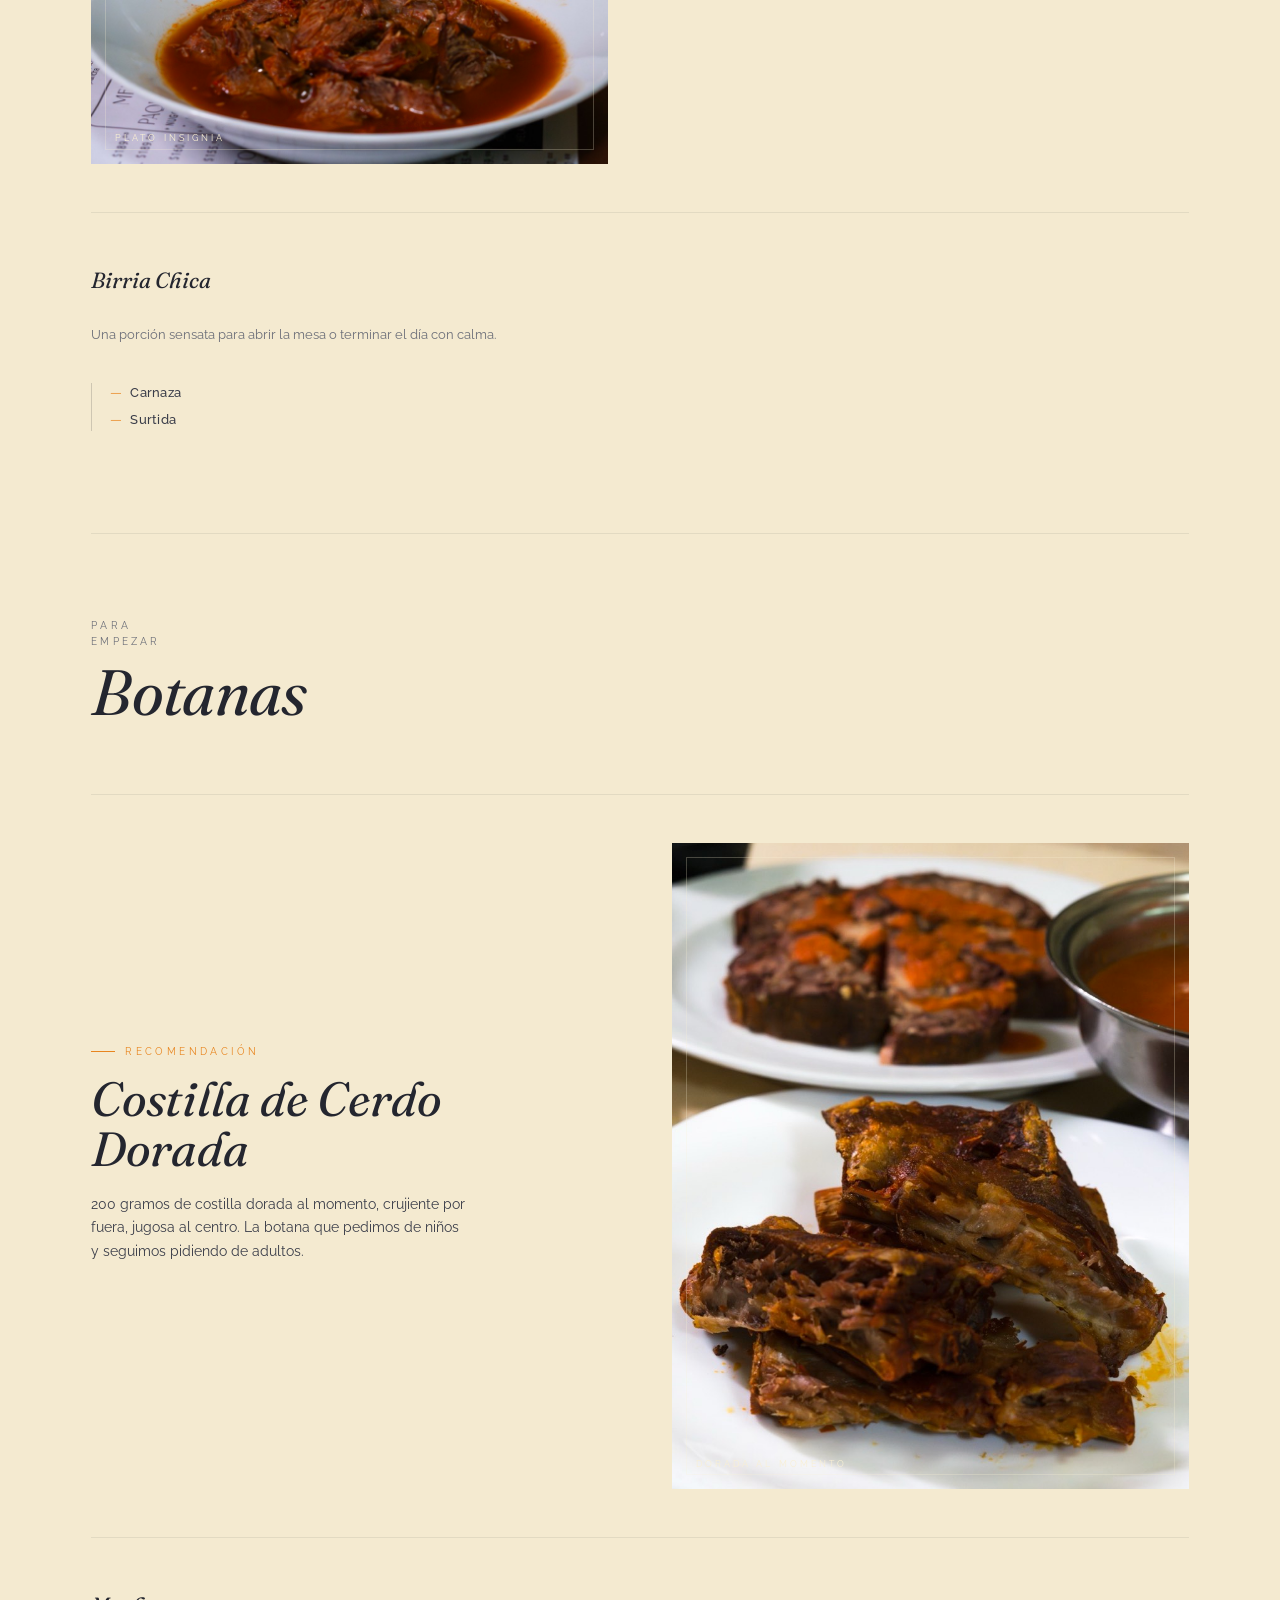
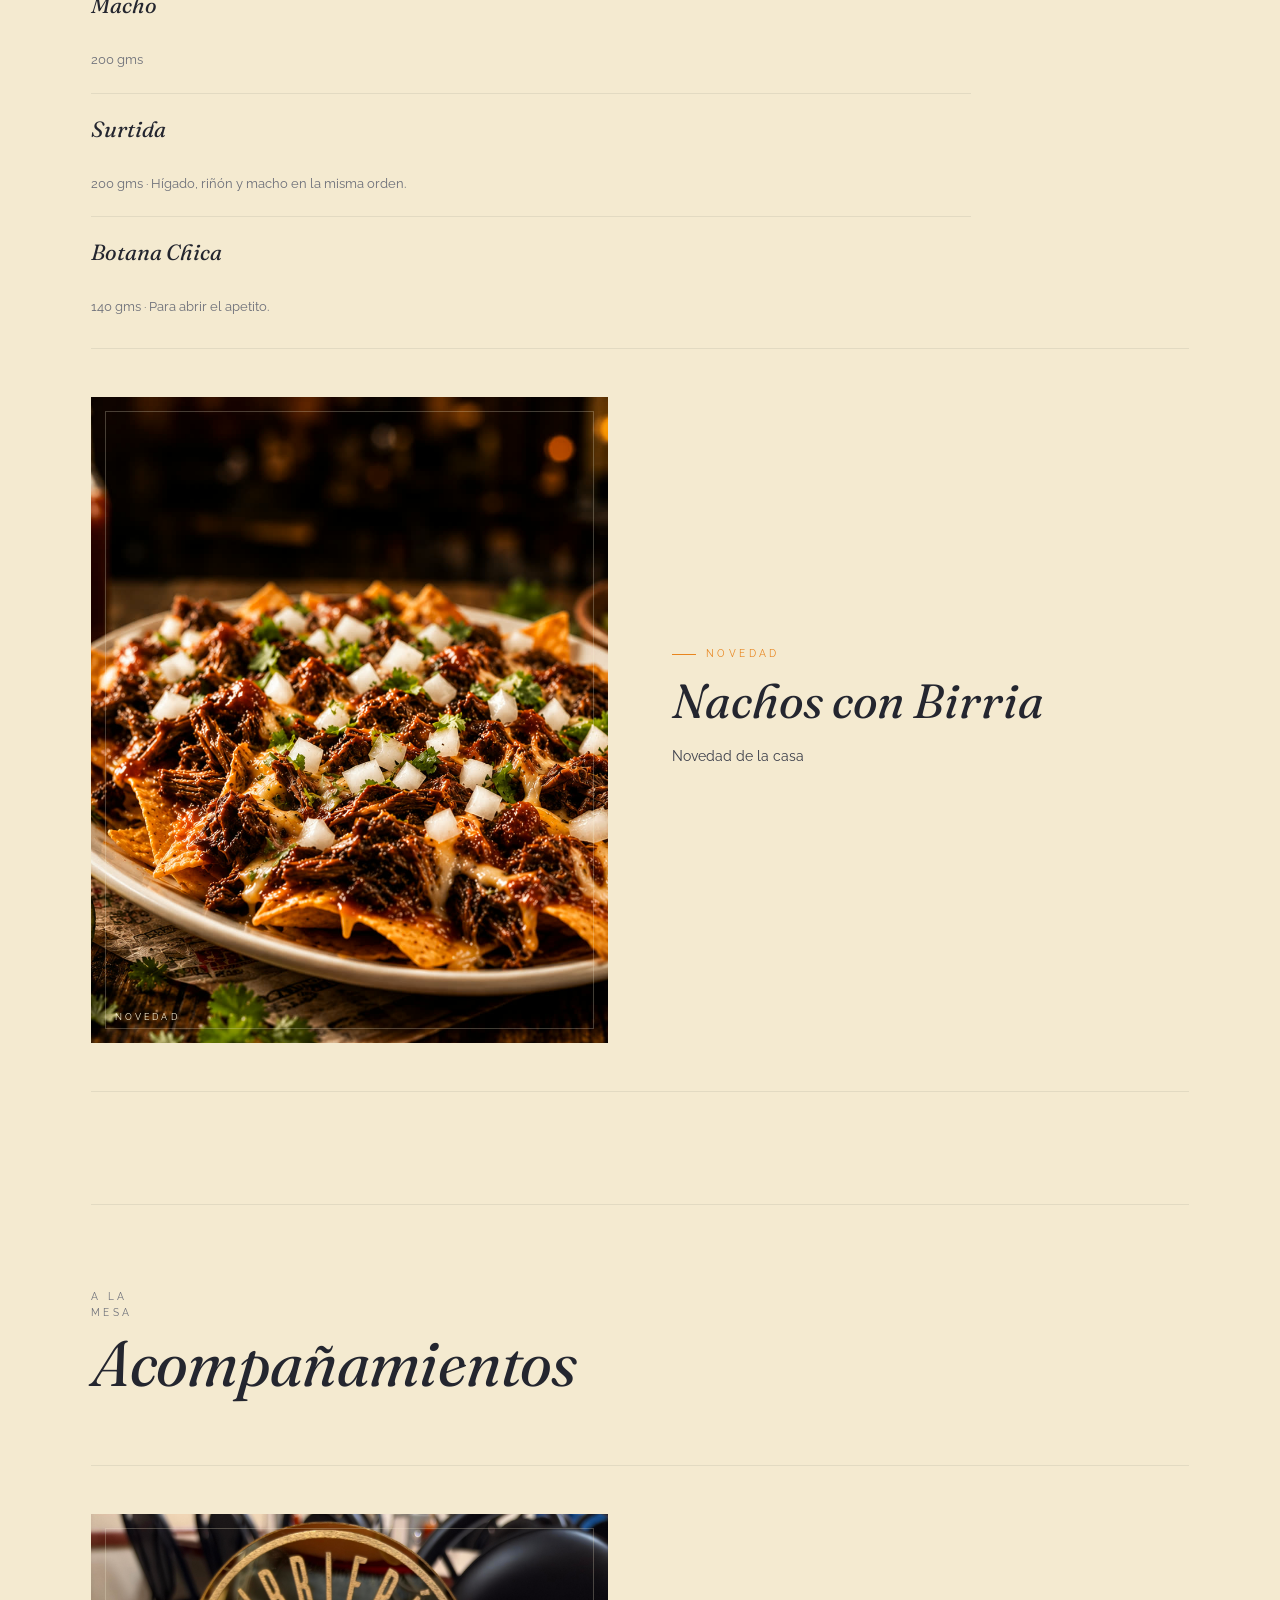
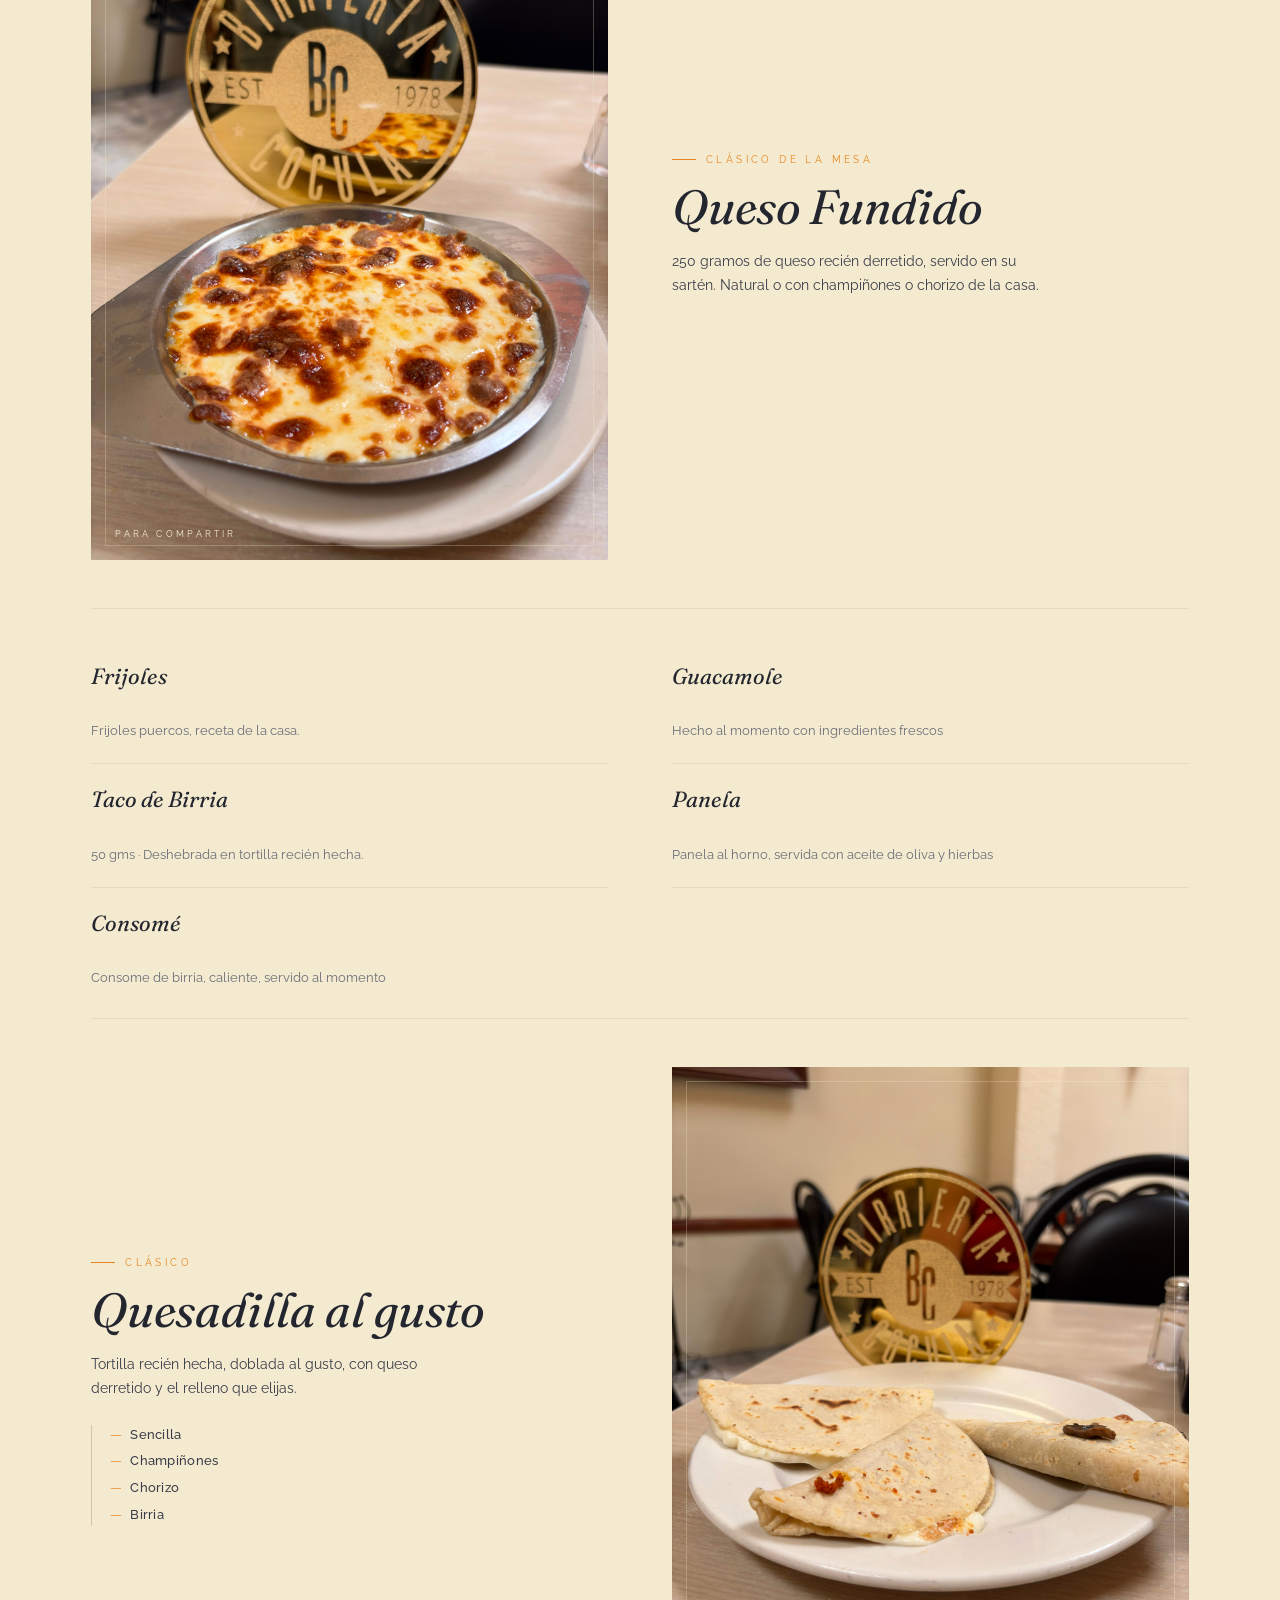
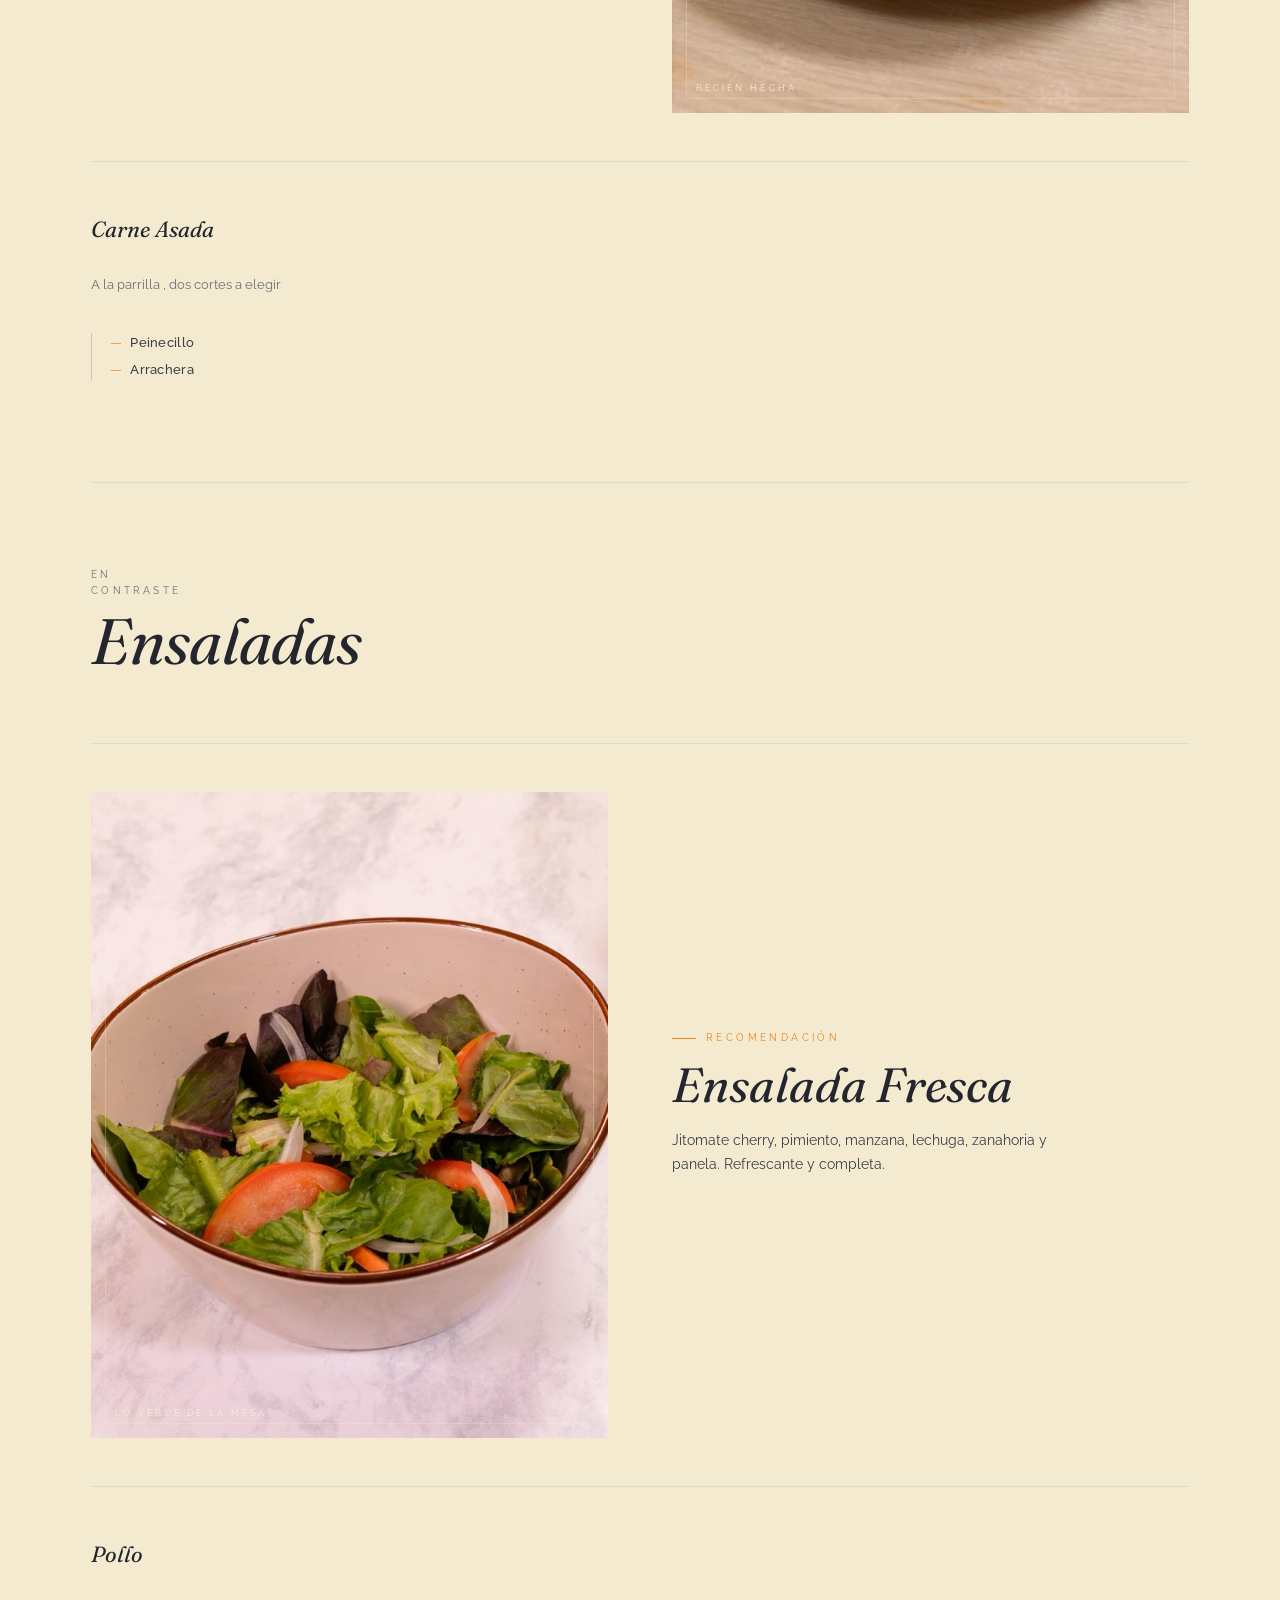
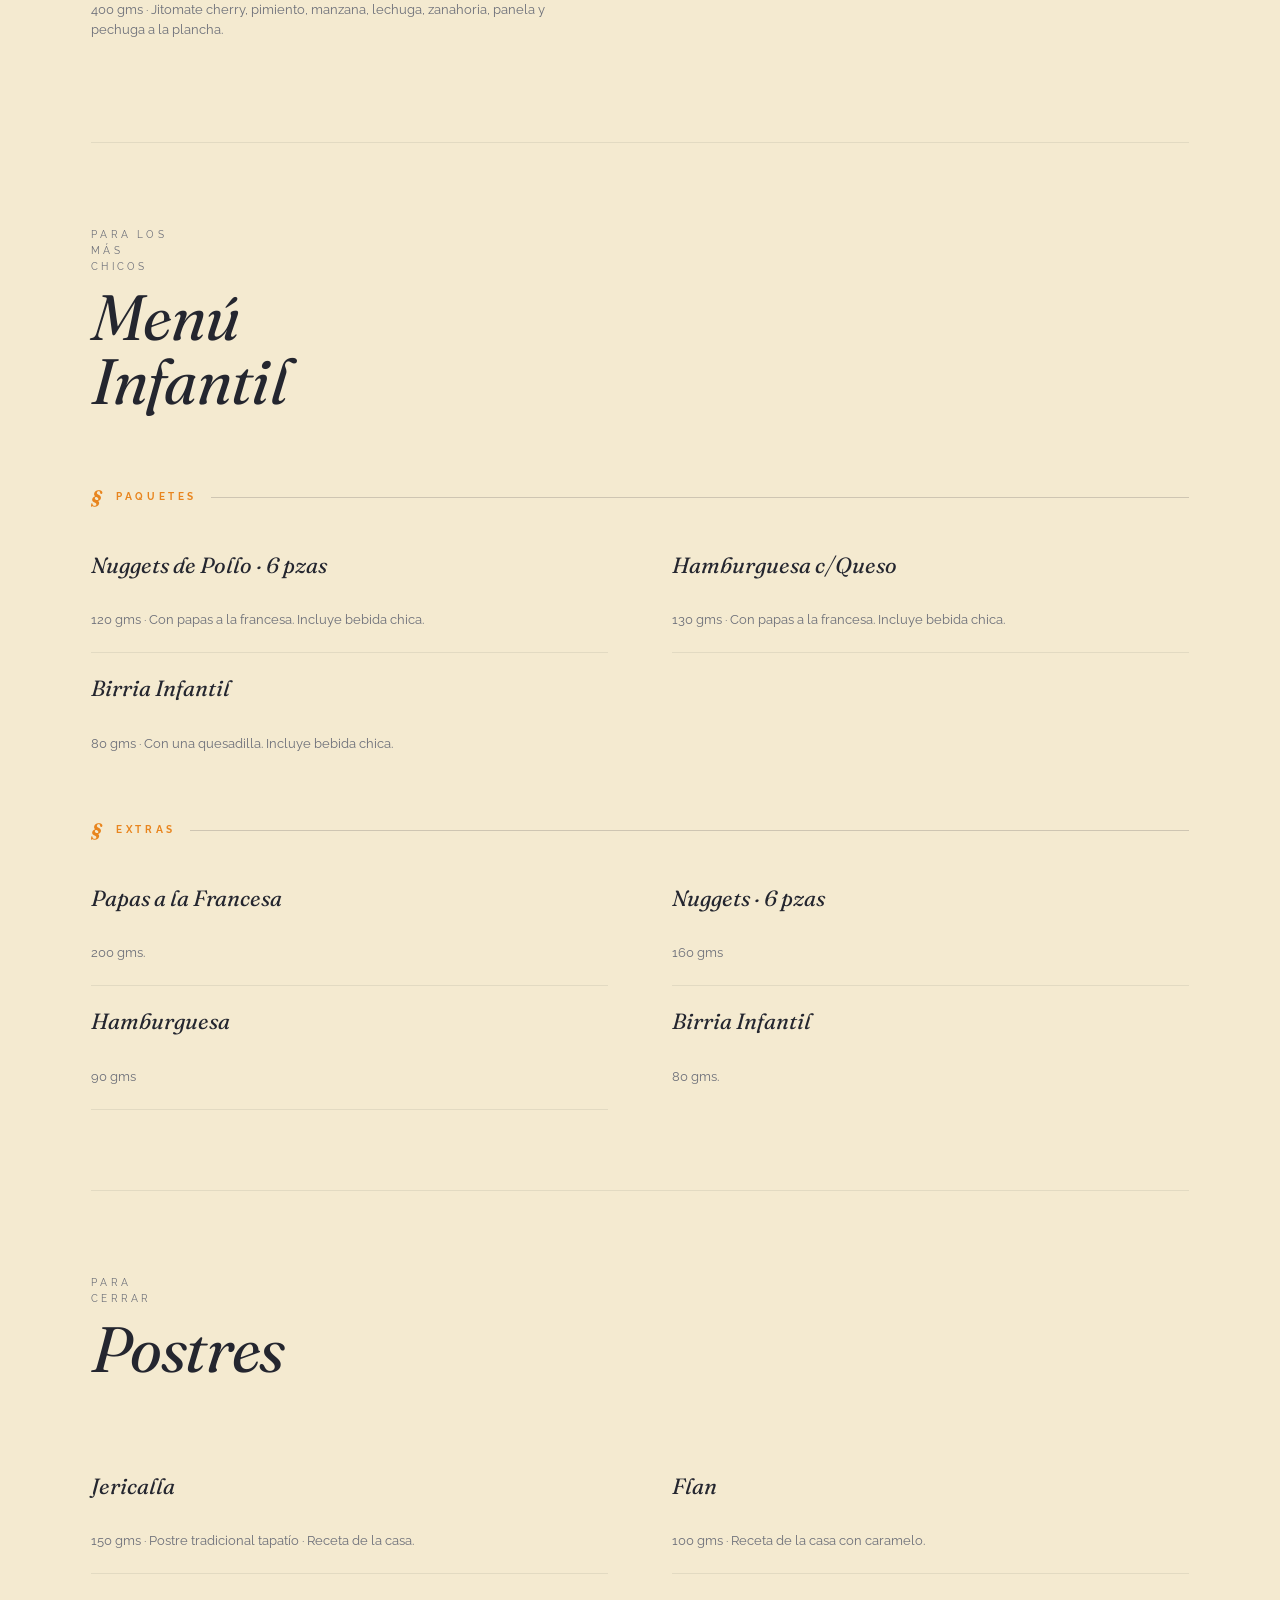
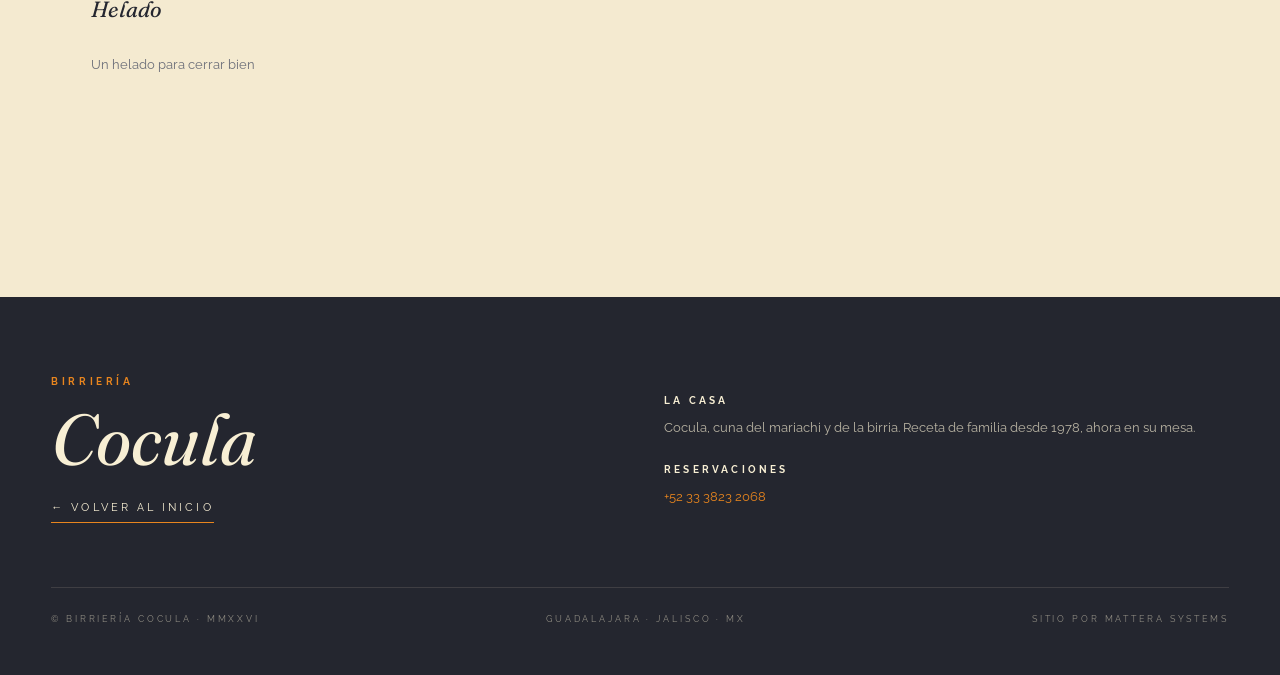
==== commit cfcfc466: "Añade el crédito del sitio en el pie Enlace de marca a matterasystems.com en las dos páginas. El tex" ====
--- a/menu.html
+++ b/menu.html
@@ -3,8 +3,24 @@
 <head>
 <meta charset="utf-8" />
 <meta name="viewport" content="width=device-width, initial-scale=1" />
-<title>La Carta · Birriería Cocula</title>
-<meta name="description" content="La carta de Birriería Cocula · Birria de chivo, botanas, acompañamientos, ensaladas, postres y la barra de bebidas. Tradición tapatía desde 1978." />
+<title>La Carta · Birriería Cocula · Menú de birria en Guadalajara</title>
+<meta name="description" content="Carta de Birriería Cocula: birria de chivo, tacos, consomé, botanas, acompañamientos, ensaladas, postres y barra de bebidas. Tradición tapatía desde 1978." />
+<meta name="robots" content="index, follow" />
+<link rel="canonical" href="https://birrieriacocula.com/menu.html" />
+
+<meta property="og:type" content="website" />
+<meta property="og:site_name" content="Birriería Cocula" />
+<meta property="og:title" content="La Carta · Birriería Cocula" />
+<meta property="og:description" content="Birria de chivo, botanas, acompañamientos y barra de bebidas. Tradición tapatía desde 1978." />
+<meta property="og:url" content="https://birrieriacocula.com/menu.html" />
+<meta property="og:image" content="https://birrieriacocula.com/assets/images/brand/logo.png" />
+<meta property="og:locale" content="es_MX" />
+
+<meta name="twitter:card" content="summary_large_image" />
+<meta name="twitter:title" content="La Carta · Birriería Cocula" />
+<meta name="twitter:description" content="Birria de chivo, botanas y barra de bebidas. Tradición tapatía desde 1978." />
+<meta name="twitter:image" content="https://birrieriacocula.com/assets/images/brand/logo.png" />
+
 <meta name="theme-color" content="#24262F" />
 <link rel="icon" type="image/png" href="assets/images/brand/logo.png" />
 
@@ -1671,6 +1687,7 @@
   <div class="menu-footer__bottom">
     <span>© Birriería Cocula · MMXXVI</span>
     <span>Guadalajara · Jalisco · MX</span>
+    <span><a href="https://matterasystems.com/" target="_blank" rel="noopener" style="color:inherit;text-decoration:none">Sitio por Mattera Systems</a></span>
   </div>
 </footer>
 
